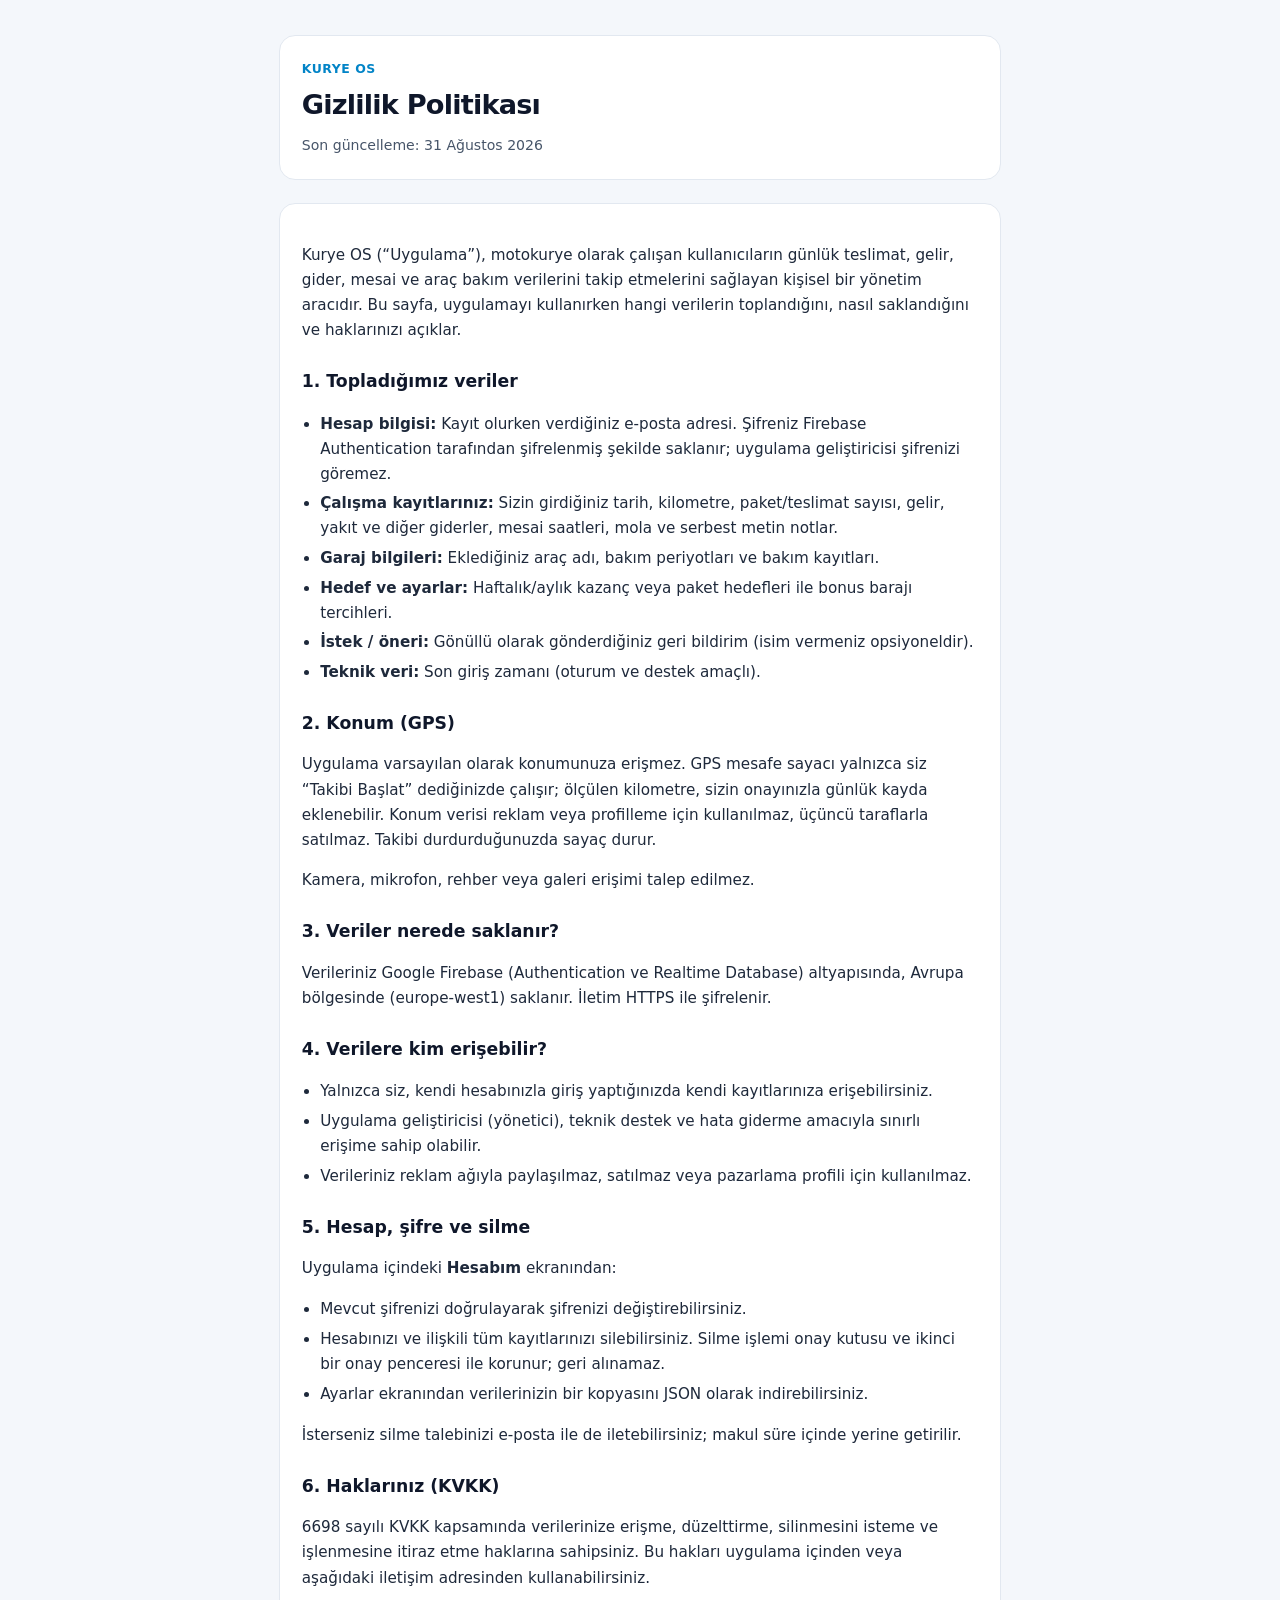
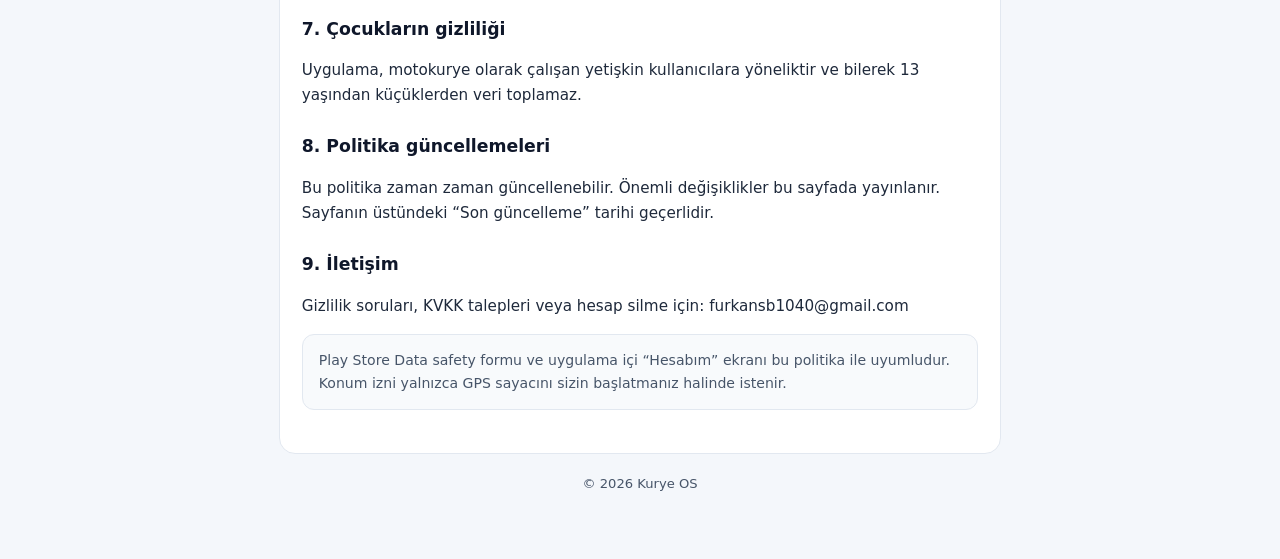
==== privacy-policy.html @ 1cf95ef5 "Update privacy-policy.html" ====
<!DOCTYPE html>
<html lang="tr">
<head>
  <meta charset="UTF-8"/>
  <meta name="viewport" content="width=device-width, initial-scale=1"/>
  <title>Gizlilik Politikası — Kurye OS</title>
  <meta name="description" content="Kurye OS gizlilik politikası: hangi veriler toplanır, nerede saklanır ve hesap silme haklarınız."/>
  <style>
    :root {
      --bg: #f4f7fb;
      --card: #ffffff;
      --text: #0f172a;
      --muted: #475569;
      --line: #e2e8f0;
      --accent: #0284c7;
      --red: #b91c1c;
    }
    * { box-sizing: border-box; }
    body {
      margin: 0;
      font-family: system-ui, -apple-system, "Segoe UI", Roboto, sans-serif;
      background: var(--bg);
      color: var(--text);
      line-height: 1.65;
    }
    .wrap {
      max-width: 760px;
      margin: 0 auto;
      padding: 2.2rem 1.2rem 4rem;
    }
    header {
      background: var(--card);
      border: 1px solid var(--line);
      border-radius: 16px;
      padding: 1.4rem 1.35rem;
      margin-bottom: 1.4rem;
    }
    .kicker { color: var(--accent); font-size: .78rem; font-weight: 700; letter-spacing: .04em; text-transform: uppercase; }
    h1 { margin: .25rem 0 .35rem; font-size: 1.7rem; letter-spacing: -.03em; }
    .updated { color: var(--muted); font-size: .88rem; }
    article {
      background: var(--card);
      border: 1px solid var(--line);
      border-radius: 16px;
      padding: 1.5rem 1.35rem 1.8rem;
    }
    h2 { font-size: 1.08rem; margin: 1.5rem 0 .45rem; }
    p, li { color: #1e293b; font-size: .95rem; }
    ul { padding-left: 1.15rem; }
    li { margin: .28rem 0; }
    a { color: var(--accent); }
    .note {
      background: #f8fafc;
      border: 1px solid var(--line);
      border-radius: 12px;
      padding: .85rem 1rem;
      color: var(--muted);
      font-size: .88rem;
    }
    footer { margin-top: 1.2rem; color: var(--muted); font-size: .82rem; text-align: center; }
  </style>
</head>
<body>
  <div class="wrap">
    <header>
      <div class="kicker">Kurye OS</div>
      <h1>Gizlilik Politikası</h1>
      <div class="updated">Son güncelleme: 31 Ağustos 2026</div>
    </header>
    <article>
      <p>Kurye OS (“Uygulama”), motokurye olarak çalışan kullanıcıların günlük teslimat, gelir, gider, mesai ve araç bakım verilerini takip etmelerini sağlayan kişisel bir yönetim aracıdır. Bu sayfa, uygulamayı kullanırken hangi verilerin toplandığını, nasıl saklandığını ve haklarınızı açıklar.</p>

      <h2>1. Topladığımız veriler</h2>
      <ul>
        <li><strong>Hesap bilgisi:</strong> Kayıt olurken verdiğiniz e-posta adresi. Şifreniz Firebase Authentication tarafından şifrelenmiş şekilde saklanır; uygulama geliştiricisi şifrenizi göremez.</li>
        <li><strong>Çalışma kayıtlarınız:</strong> Sizin girdiğiniz tarih, kilometre, paket/teslimat sayısı, gelir, yakıt ve diğer giderler, mesai saatleri, mola ve serbest metin notlar.</li>
        <li><strong>Garaj bilgileri:</strong> Eklediğiniz araç adı, bakım periyotları ve bakım kayıtları.</li>
        <li><strong>Hedef ve ayarlar:</strong> Haftalık/aylık kazanç veya paket hedefleri ile bonus barajı tercihleri.</li>
        <li><strong>İstek / öneri:</strong> Gönüllü olarak gönderdiğiniz geri bildirim (isim vermeniz opsiyoneldir).</li>
        <li><strong>Teknik veri:</strong> Son giriş zamanı (oturum ve destek amaçlı).</li>
      </ul>

      <h2>2. Konum (GPS)</h2>
      <p>Uygulama varsayılan olarak konumunuza erişmez. GPS mesafe sayacı yalnızca siz “Takibi Başlat” dediğinizde çalışır; ölçülen kilometre, sizin onayınızla günlük kayda eklenebilir. Konum verisi reklam veya profilleme için kullanılmaz, üçüncü taraflarla satılmaz. Takibi durdurduğunuzda sayaç durur.</p>
      <p>Kamera, mikrofon, rehber veya galeri erişimi talep edilmez.</p>

      <h2>3. Veriler nerede saklanır?</h2>
      <p>Verileriniz Google Firebase (Authentication ve Realtime Database) altyapısında, Avrupa bölgesinde (europe-west1) saklanır. İletim HTTPS ile şifrelenir.</p>

      <h2>4. Verilere kim erişebilir?</h2>
      <ul>
        <li>Yalnızca siz, kendi hesabınızla giriş yaptığınızda kendi kayıtlarınıza erişebilirsiniz.</li>
        <li>Uygulama geliştiricisi (yönetici), teknik destek ve hata giderme amacıyla sınırlı erişime sahip olabilir.</li>
        <li>Verileriniz reklam ağıyla paylaşılmaz, satılmaz veya pazarlama profili için kullanılmaz.</li>
      </ul>

      <h2>5. Hesap, şifre ve silme</h2>
      <p>Uygulama içindeki <strong>Hesabım</strong> ekranından:</p>
      <ul>
        <li>Mevcut şifrenizi doğrulayarak şifrenizi değiştirebilirsiniz.</li>
        <li>Hesabınızı ve ilişkili tüm kayıtlarınızı silebilirsiniz. Silme işlemi onay kutusu ve ikinci bir onay penceresi ile korunur; geri alınamaz.</li>
        <li>Ayarlar ekranından verilerinizin bir kopyasını JSON olarak indirebilirsiniz.</li>
      </ul>
      <p>İsterseniz silme talebinizi e-posta ile de iletebilirsiniz; makul süre içinde yerine getirilir.</p>

      <h2>6. Haklarınız (KVKK)</h2>
      <p>6698 sayılı KVKK kapsamında verilerinize erişme, düzelttirme, silinmesini isteme ve işlenmesine itiraz etme haklarına sahipsiniz. Bu hakları uygulama içinden veya aşağıdaki iletişim adresinden kullanabilirsiniz.</p>

      <h2>7. Çocukların gizliliği</h2>
      <p>Uygulama, motokurye olarak çalışan yetişkin kullanıcılara yöneliktir ve bilerek 13 yaşından küçüklerden veri toplamaz.</p>

      <h2>8. Politika güncellemeleri</h2>
      <p>Bu politika zaman zaman güncellenebilir. Önemli değişiklikler bu sayfada yayınlanır. Sayfanın üstündeki “Son güncelleme” tarihi geçerlidir.</p>

      <h2>9. İletişim</h2>
      <p>Gizlilik soruları, KVKK talepleri veya hesap silme için: furkansb1040@gmail.com</p>
      <p class="note">Play Store Data safety formu ve uygulama içi “Hesabım” ekranı bu politika ile uyumludur. Konum izni yalnızca GPS sayacını sizin başlatmanız halinde istenir.</p>
    </article>
    <footer>© 2026 Kurye OS</footer>
  </div>
<script data-cfasync="false" src="/cdn-cgi/scripts/5c5dd728/cloudflare-static/email-decode.min.js"></script></body>
</html>
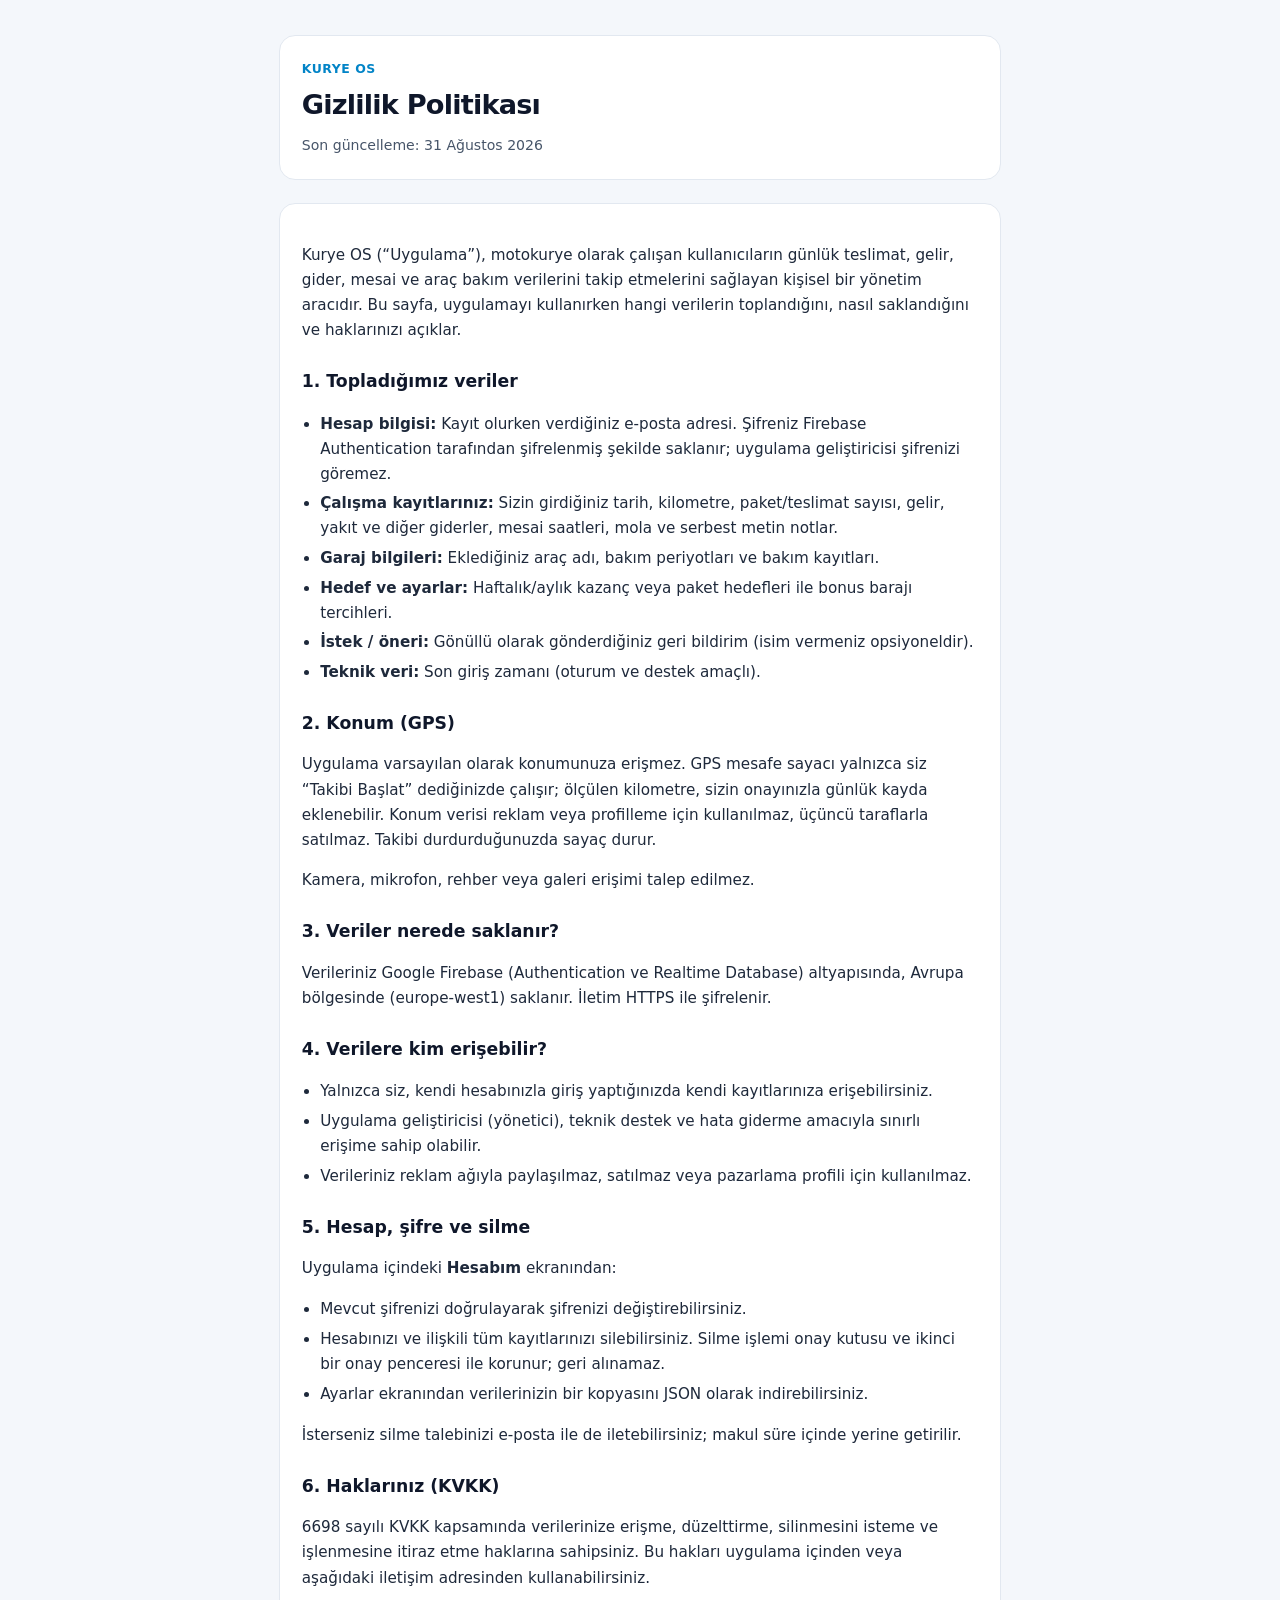
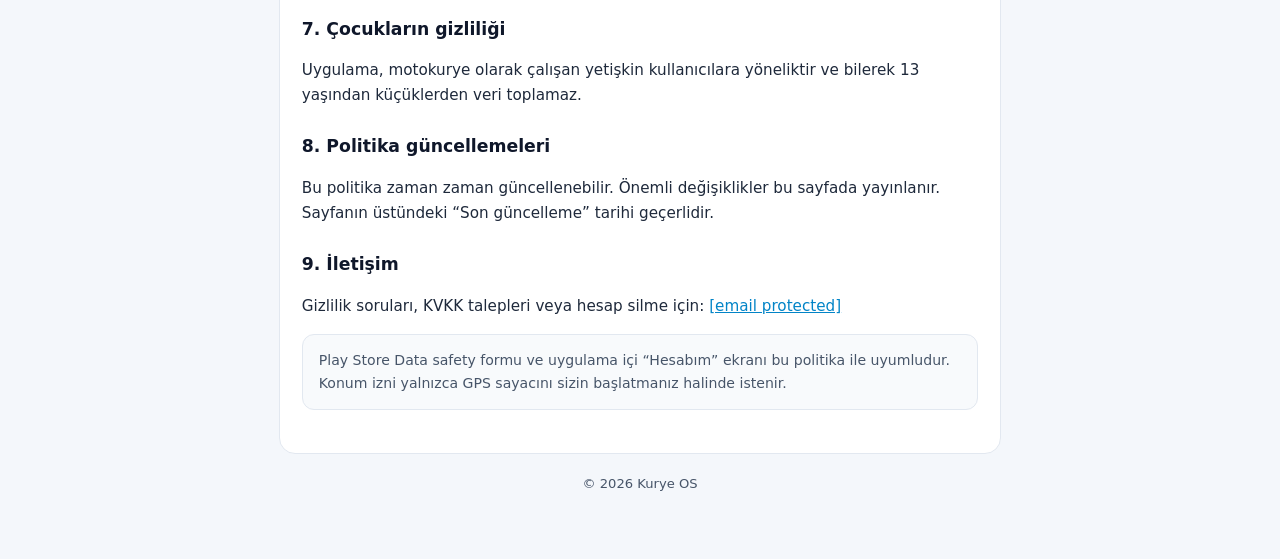
==== commit 29de2b93: "Update privacy-policy.html" ====
--- a/privacy-policy.html
+++ b/privacy-policy.html
@@ -113,7 +113,7 @@
       <p>Bu politika zaman zaman güncellenebilir. Önemli değişiklikler bu sayfada yayınlanır. Sayfanın üstündeki “Son güncelleme” tarihi geçerlidir.</p>
 
       <h2>9. İletişim</h2>
-      <p>Gizlilik soruları, KVKK talepleri veya hesap silme için: furkansb1040@gmail.com</p>
+      <p>Gizlilik soruları, KVKK talepleri veya hesap silme için: <a href="/cdn-cgi/l/email-protection#bed8cbccd5dfd0cddc8f8e8a8efed9d3dfd7d290ddd1d3"><span class="__cf_email__" data-cfemail="2d4b585f464c435e4f1c1d191d6d4a404c4441034e4240">[email&#160;protected]</span></a></p>
       <p class="note">Play Store Data safety formu ve uygulama içi “Hesabım” ekranı bu politika ile uyumludur. Konum izni yalnızca GPS sayacını sizin başlatmanız halinde istenir.</p>
     </article>
     <footer>© 2026 Kurye OS</footer>
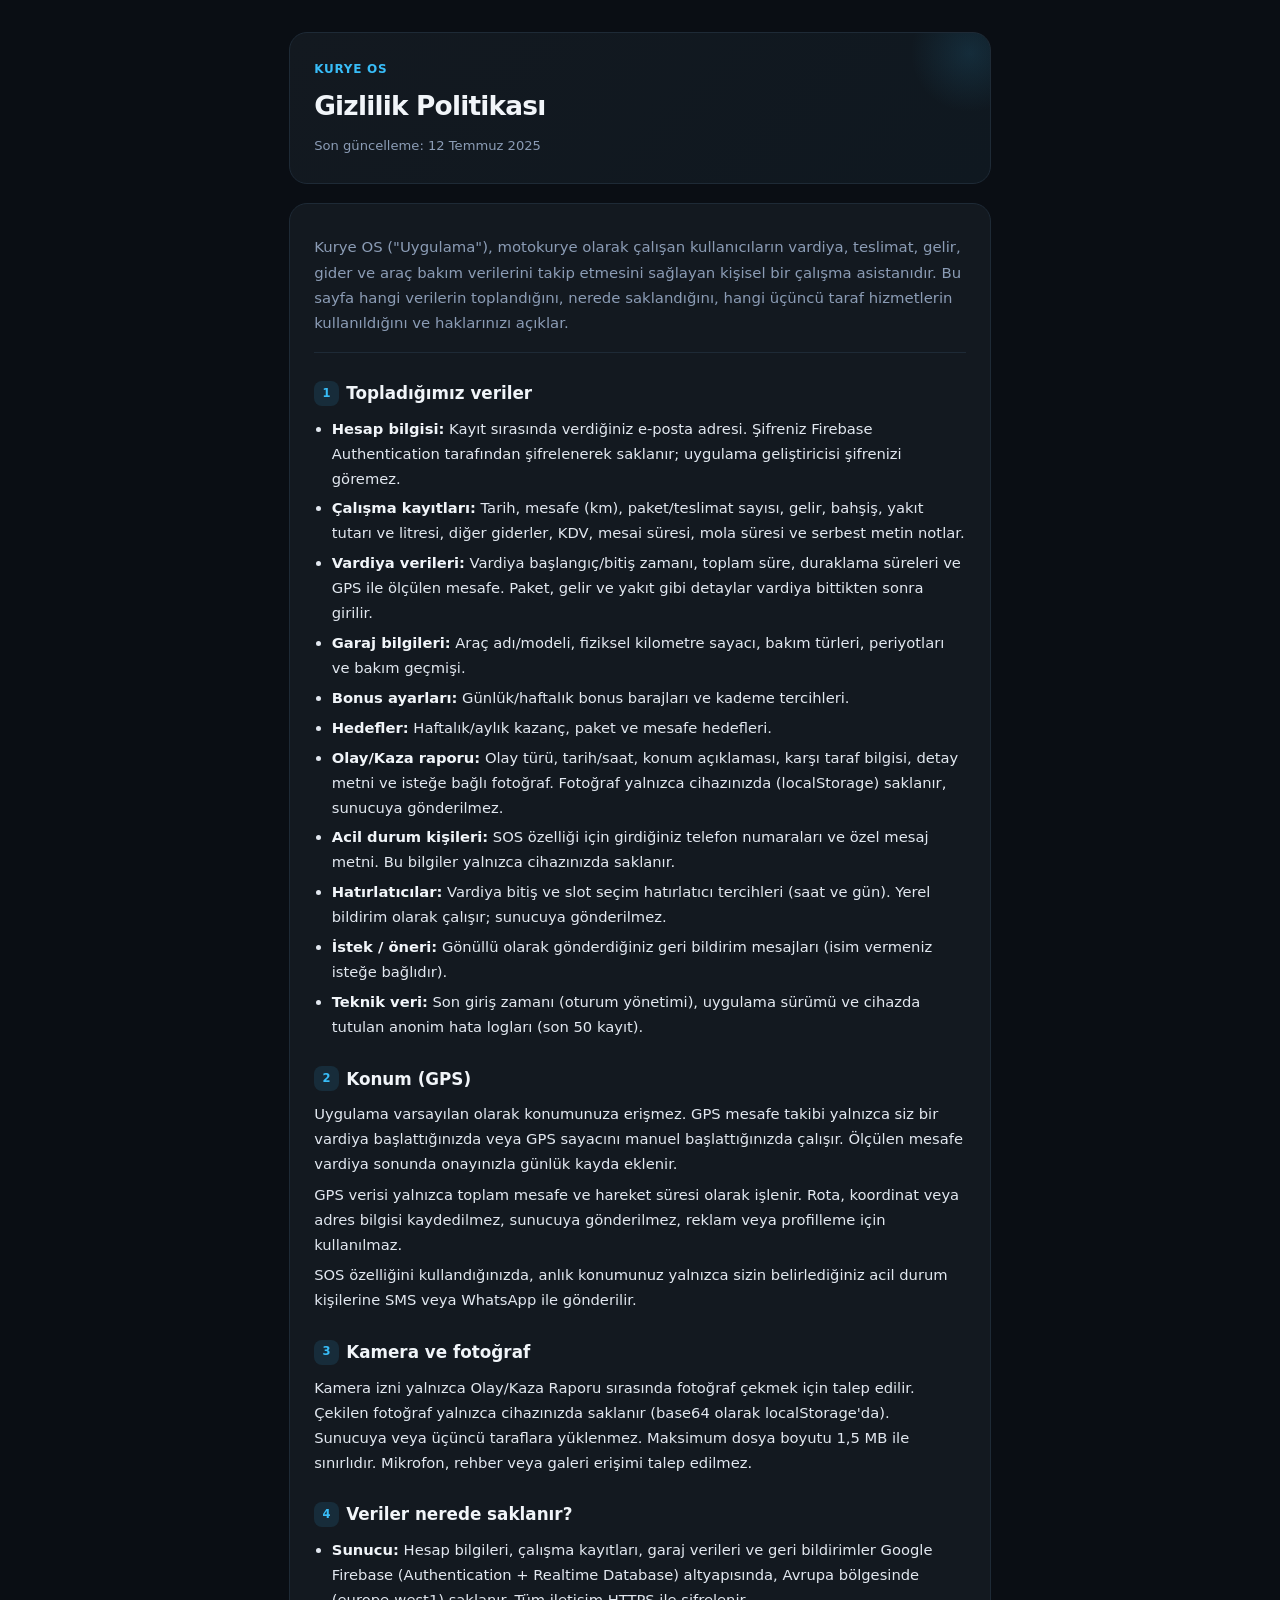
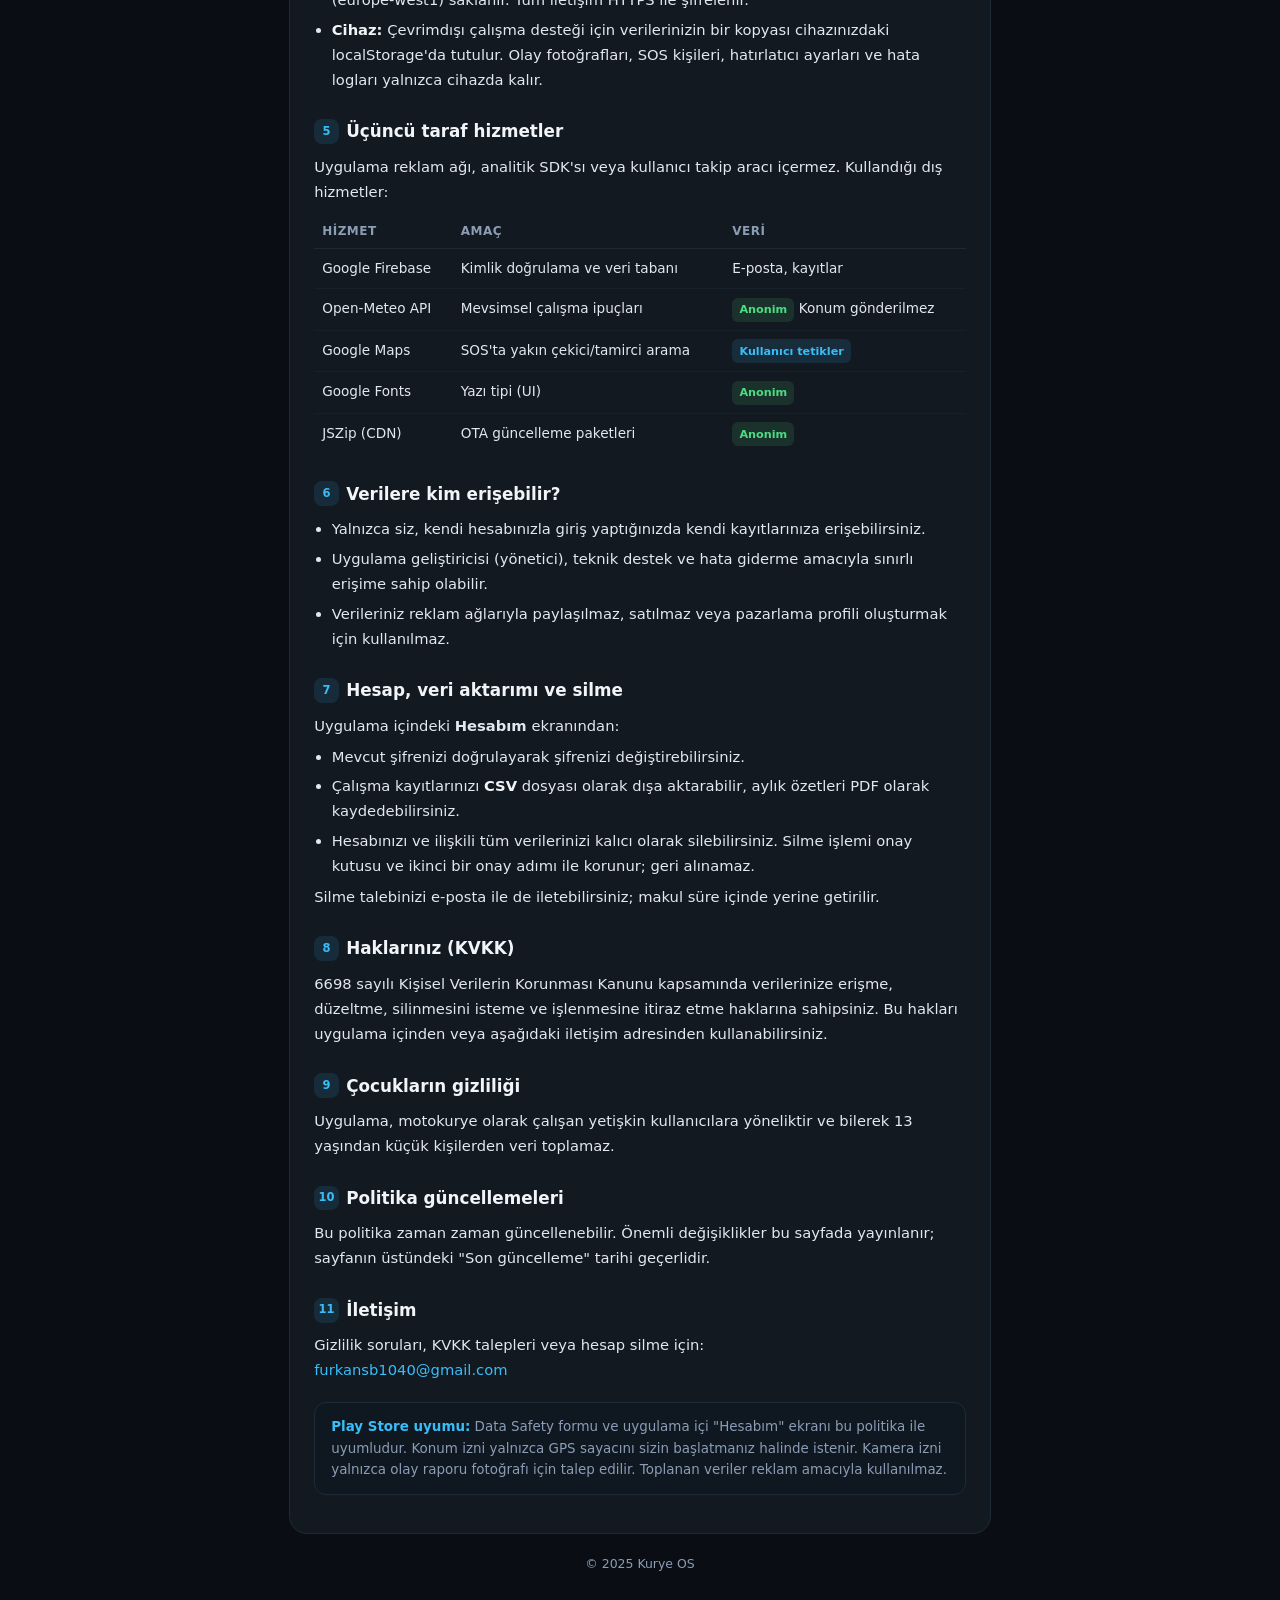
==== commit 818ac54c: "Update privacy-policy.html" ====
--- a/privacy-policy.html
+++ b/privacy-policy.html
@@ -4,119 +4,291 @@
   <meta charset="UTF-8"/>
   <meta name="viewport" content="width=device-width, initial-scale=1"/>
   <title>Gizlilik Politikası — Kurye OS</title>
-  <meta name="description" content="Kurye OS gizlilik politikası: hangi veriler toplanır, nerede saklanır ve hesap silme haklarınız."/>
+  <meta name="description" content="Kurye OS gizlilik politikası: hangi veriler toplanır, nerede saklanır, üçüncü taraf hizmetler ve hesap silme haklarınız."/>
   <style>
     :root {
-      --bg: #f4f7fb;
-      --card: #ffffff;
-      --text: #0f172a;
-      --muted: #475569;
-      --line: #e2e8f0;
-      --accent: #0284c7;
-      --red: #b91c1c;
-    }
-    * { box-sizing: border-box; }
+      --bg: #0a0e14;
+      --card: #131920;
+      --card-border: #1e2a36;
+      --text: #e2e8f0;
+      --muted: #8b9cb5;
+      --heading: #f1f5f9;
+      --accent: #38bdf8;
+      --accent-dim: rgba(56,189,248,.12);
+      --green: #4ade80;
+      --red: #f87171;
+      --note-bg: #0f1820;
+    }
+    * { box-sizing: border-box; margin: 0; }
     body {
-      margin: 0;
       font-family: system-ui, -apple-system, "Segoe UI", Roboto, sans-serif;
       background: var(--bg);
       color: var(--text);
-      line-height: 1.65;
+      line-height: 1.7;
+      -webkit-font-smoothing: antialiased;
     }
     .wrap {
-      max-width: 760px;
+      max-width: 740px;
       margin: 0 auto;
-      padding: 2.2rem 1.2rem 4rem;
-    }
+      padding: 2rem 1.2rem 4rem;
+    }
+
+    /* Header */
     header {
-      background: var(--card);
-      border: 1px solid var(--line);
-      border-radius: 16px;
-      padding: 1.4rem 1.35rem;
-      margin-bottom: 1.4rem;
-    }
-    .kicker { color: var(--accent); font-size: .78rem; font-weight: 700; letter-spacing: .04em; text-transform: uppercase; }
-    h1 { margin: .25rem 0 .35rem; font-size: 1.7rem; letter-spacing: -.03em; }
-    .updated { color: var(--muted); font-size: .88rem; }
+      background: linear-gradient(135deg, #131920 0%, #0f1820 100%);
+      border: 1px solid var(--card-border);
+      border-radius: 18px;
+      padding: 1.6rem 1.5rem;
+      margin-bottom: 1.2rem;
+      position: relative;
+      overflow: hidden;
+    }
+    header::before {
+      content: '';
+      position: absolute;
+      top: -40px; right: -40px;
+      width: 120px; height: 120px;
+      background: radial-gradient(circle, var(--accent-dim) 0%, transparent 70%);
+      border-radius: 50%;
+      pointer-events: none;
+    }
+    .kicker {
+      color: var(--accent);
+      font-size: .75rem;
+      font-weight: 700;
+      letter-spacing: .06em;
+      text-transform: uppercase;
+    }
+    h1 {
+      color: var(--heading);
+      margin: .3rem 0 .4rem;
+      font-size: 1.65rem;
+      letter-spacing: -.03em;
+      font-weight: 800;
+    }
+    .updated { color: var(--muted); font-size: .82rem; }
+
+    /* Article card */
     article {
       background: var(--card);
-      border: 1px solid var(--line);
-      border-radius: 16px;
-      padding: 1.5rem 1.35rem 1.8rem;
-    }
-    h2 { font-size: 1.08rem; margin: 1.5rem 0 .45rem; }
-    p, li { color: #1e293b; font-size: .95rem; }
-    ul { padding-left: 1.15rem; }
-    li { margin: .28rem 0; }
-    a { color: var(--accent); }
+      border: 1px solid var(--card-border);
+      border-radius: 18px;
+      padding: 1.6rem 1.5rem 2rem;
+    }
+    .intro {
+      color: var(--muted);
+      font-size: .93rem;
+      margin-bottom: 1rem;
+      padding-bottom: 1rem;
+      border-bottom: 1px solid var(--card-border);
+    }
+    h2 {
+      color: var(--heading);
+      font-size: 1.05rem;
+      font-weight: 700;
+      margin: 1.6rem 0 .5rem;
+      display: flex;
+      align-items: center;
+      gap: .45rem;
+    }
+    h2 .num {
+      display: inline-flex;
+      align-items: center;
+      justify-content: center;
+      width: 1.55rem; height: 1.55rem;
+      background: var(--accent-dim);
+      color: var(--accent);
+      font-size: .72rem;
+      font-weight: 800;
+      border-radius: 8px;
+      flex-shrink: 0;
+    }
+    p { font-size: .92rem; margin: .35rem 0; }
+    ul { padding-left: 1.1rem; margin: .3rem 0; }
+    li { font-size: .92rem; margin: .3rem 0; color: var(--text); }
+    li strong { color: var(--heading); }
+    a { color: var(--accent); text-decoration: none; }
+    a:hover { text-decoration: underline; }
+
+    /* Note / callout */
     .note {
-      background: #f8fafc;
-      border: 1px solid var(--line);
+      background: var(--note-bg);
+      border: 1px solid var(--card-border);
       border-radius: 12px;
       padding: .85rem 1rem;
       color: var(--muted);
-      font-size: .88rem;
-    }
-    footer { margin-top: 1.2rem; color: var(--muted); font-size: .82rem; text-align: center; }
+      font-size: .84rem;
+      margin-top: 1.2rem;
+      line-height: 1.6;
+    }
+    .note strong { color: var(--accent); }
+
+    /* Table */
+    .svc-table {
+      width: 100%;
+      border-collapse: collapse;
+      margin: .6rem 0;
+      font-size: .85rem;
+    }
+    .svc-table th {
+      text-align: left;
+      color: var(--muted);
+      font-weight: 600;
+      font-size: .75rem;
+      text-transform: uppercase;
+      letter-spacing: .04em;
+      padding: .45rem .5rem;
+      border-bottom: 1px solid var(--card-border);
+    }
+    .svc-table td {
+      padding: .5rem .5rem;
+      border-bottom: 1px solid rgba(30,42,54,.5);
+      vertical-align: top;
+    }
+    .svc-table tr:last-child td { border-bottom: none; }
+    .badge {
+      display: inline-block;
+      font-size: .7rem;
+      font-weight: 600;
+      padding: .15rem .45rem;
+      border-radius: 6px;
+      white-space: nowrap;
+    }
+    .badge-green { background: rgba(74,222,128,.12); color: var(--green); }
+    .badge-blue  { background: var(--accent-dim); color: var(--accent); }
+
+    /* Footer */
+    footer {
+      margin-top: 1.2rem;
+      color: var(--muted);
+      font-size: .78rem;
+      text-align: center;
+    }
+
+    /* Responsive */
+    @media (max-width: 520px) {
+      .wrap { padding: 1rem .75rem 3rem; }
+      header, article { padding: 1.2rem 1rem; border-radius: 14px; }
+      h1 { font-size: 1.4rem; }
+      .svc-table { font-size: .8rem; }
+    }
   </style>
 </head>
 <body>
   <div class="wrap">
+
     <header>
       <div class="kicker">Kurye OS</div>
       <h1>Gizlilik Politikası</h1>
-      <div class="updated">Son güncelleme: 31 Ağustos 2026</div>
+      <div class="updated">Son güncelleme: 12 Temmuz 2025</div>
     </header>
+
     <article>
-      <p>Kurye OS (“Uygulama”), motokurye olarak çalışan kullanıcıların günlük teslimat, gelir, gider, mesai ve araç bakım verilerini takip etmelerini sağlayan kişisel bir yönetim aracıdır. Bu sayfa, uygulamayı kullanırken hangi verilerin toplandığını, nasıl saklandığını ve haklarınızı açıklar.</p>
-
-      <h2>1. Topladığımız veriler</h2>
-      <ul>
-        <li><strong>Hesap bilgisi:</strong> Kayıt olurken verdiğiniz e-posta adresi. Şifreniz Firebase Authentication tarafından şifrelenmiş şekilde saklanır; uygulama geliştiricisi şifrenizi göremez.</li>
-        <li><strong>Çalışma kayıtlarınız:</strong> Sizin girdiğiniz tarih, kilometre, paket/teslimat sayısı, gelir, yakıt ve diğer giderler, mesai saatleri, mola ve serbest metin notlar.</li>
-        <li><strong>Garaj bilgileri:</strong> Eklediğiniz araç adı, bakım periyotları ve bakım kayıtları.</li>
-        <li><strong>Hedef ve ayarlar:</strong> Haftalık/aylık kazanç veya paket hedefleri ile bonus barajı tercihleri.</li>
-        <li><strong>İstek / öneri:</strong> Gönüllü olarak gönderdiğiniz geri bildirim (isim vermeniz opsiyoneldir).</li>
-        <li><strong>Teknik veri:</strong> Son giriş zamanı (oturum ve destek amaçlı).</li>
-      </ul>
-
-      <h2>2. Konum (GPS)</h2>
-      <p>Uygulama varsayılan olarak konumunuza erişmez. GPS mesafe sayacı yalnızca siz “Takibi Başlat” dediğinizde çalışır; ölçülen kilometre, sizin onayınızla günlük kayda eklenebilir. Konum verisi reklam veya profilleme için kullanılmaz, üçüncü taraflarla satılmaz. Takibi durdurduğunuzda sayaç durur.</p>
-      <p>Kamera, mikrofon, rehber veya galeri erişimi talep edilmez.</p>
-
-      <h2>3. Veriler nerede saklanır?</h2>
-      <p>Verileriniz Google Firebase (Authentication ve Realtime Database) altyapısında, Avrupa bölgesinde (europe-west1) saklanır. İletim HTTPS ile şifrelenir.</p>
-
-      <h2>4. Verilere kim erişebilir?</h2>
+      <p class="intro">Kurye OS ("Uygulama"), motokurye olarak çalışan kullanıcıların vardiya, teslimat, gelir, gider ve araç bakım verilerini takip etmesini sağlayan kişisel bir çalışma asistanıdır. Bu sayfa hangi verilerin toplandığını, nerede saklandığını, hangi üçüncü taraf hizmetlerin kullanıldığını ve haklarınızı açıklar.</p>
+
+      <h2><span class="num">1</span> Topladığımız veriler</h2>
+      <ul>
+        <li><strong>Hesap bilgisi:</strong> Kayıt sırasında verdiğiniz e-posta adresi. Şifreniz Firebase Authentication tarafından şifrelenerek saklanır; uygulama geliştiricisi şifrenizi göremez.</li>
+        <li><strong>Çalışma kayıtları:</strong> Tarih, mesafe (km), paket/teslimat sayısı, gelir, bahşiş, yakıt tutarı ve litresi, diğer giderler, KDV, mesai süresi, mola süresi ve serbest metin notlar.</li>
+        <li><strong>Vardiya verileri:</strong> Vardiya başlangıç/bitiş zamanı, toplam süre, duraklama süreleri ve GPS ile ölçülen mesafe. Paket, gelir ve yakıt gibi detaylar vardiya bittikten sonra girilir.</li>
+        <li><strong>Garaj bilgileri:</strong> Araç adı/modeli, fiziksel kilometre sayacı, bakım türleri, periyotları ve bakım geçmişi.</li>
+        <li><strong>Bonus ayarları:</strong> Günlük/haftalık bonus barajları ve kademe tercihleri.</li>
+        <li><strong>Hedefler:</strong> Haftalık/aylık kazanç, paket ve mesafe hedefleri.</li>
+        <li><strong>Olay/Kaza raporu:</strong> Olay türü, tarih/saat, konum açıklaması, karşı taraf bilgisi, detay metni ve isteğe bağlı fotoğraf. Fotoğraf yalnızca cihazınızda (localStorage) saklanır, sunucuya gönderilmez.</li>
+        <li><strong>Acil durum kişileri:</strong> SOS özelliği için girdiğiniz telefon numaraları ve özel mesaj metni. Bu bilgiler yalnızca cihazınızda saklanır.</li>
+        <li><strong>Hatırlatıcılar:</strong> Vardiya bitiş ve slot seçim hatırlatıcı tercihleri (saat ve gün). Yerel bildirim olarak çalışır; sunucuya gönderilmez.</li>
+        <li><strong>İstek / öneri:</strong> Gönüllü olarak gönderdiğiniz geri bildirim mesajları (isim vermeniz isteğe bağlıdır).</li>
+        <li><strong>Teknik veri:</strong> Son giriş zamanı (oturum yönetimi), uygulama sürümü ve cihazda tutulan anonim hata logları (son 50 kayıt).</li>
+      </ul>
+
+      <h2><span class="num">2</span> Konum (GPS)</h2>
+      <p>Uygulama varsayılan olarak konumunuza erişmez. GPS mesafe takibi yalnızca siz bir vardiya başlattığınızda veya GPS sayacını manuel başlattığınızda çalışır. Ölçülen mesafe vardiya sonunda onayınızla günlük kayda eklenir.</p>
+      <p>GPS verisi yalnızca toplam mesafe ve hareket süresi olarak işlenir. Rota, koordinat veya adres bilgisi kaydedilmez, sunucuya gönderilmez, reklam veya profilleme için kullanılmaz.</p>
+      <p>SOS özelliğini kullandığınızda, anlık konumunuz yalnızca sizin belirlediğiniz acil durum kişilerine SMS veya WhatsApp ile gönderilir.</p>
+
+      <h2><span class="num">3</span> Kamera ve fotoğraf</h2>
+      <p>Kamera izni yalnızca Olay/Kaza Raporu sırasında fotoğraf çekmek için talep edilir. Çekilen fotoğraf yalnızca cihazınızda saklanır (base64 olarak localStorage'da). Sunucuya veya üçüncü taraflara yüklenmez. Maksimum dosya boyutu 1,5 MB ile sınırlıdır. Mikrofon, rehber veya galeri erişimi talep edilmez.</p>
+
+      <h2><span class="num">4</span> Veriler nerede saklanır?</h2>
+      <ul>
+        <li><strong>Sunucu:</strong> Hesap bilgileri, çalışma kayıtları, garaj verileri ve geri bildirimler Google Firebase (Authentication + Realtime Database) altyapısında, Avrupa bölgesinde (europe-west1) saklanır. Tüm iletişim HTTPS ile şifrelenir.</li>
+        <li><strong>Cihaz:</strong> Çevrimdışı çalışma desteği için verilerinizin bir kopyası cihazınızdaki localStorage'da tutulur. Olay fotoğrafları, SOS kişileri, hatırlatıcı ayarları ve hata logları yalnızca cihazda kalır.</li>
+      </ul>
+
+      <h2><span class="num">5</span> Üçüncü taraf hizmetler</h2>
+      <p>Uygulama reklam ağı, analitik SDK'sı veya kullanıcı takip aracı içermez. Kullandığı dış hizmetler:</p>
+      <table class="svc-table">
+        <thead>
+          <tr>
+            <th>Hizmet</th>
+            <th>Amaç</th>
+            <th>Veri</th>
+          </tr>
+        </thead>
+        <tbody>
+          <tr>
+            <td>Google Firebase</td>
+            <td>Kimlik doğrulama ve veri tabanı</td>
+            <td>E-posta, kayıtlar</td>
+          </tr>
+          <tr>
+            <td>Open-Meteo API</td>
+            <td>Mevsimsel çalışma ipuçları</td>
+            <td><span class="badge badge-green">Anonim</span> Konum gönderilmez</td>
+          </tr>
+          <tr>
+            <td>Google Maps</td>
+            <td>SOS'ta yakın çekici/tamirci arama</td>
+            <td><span class="badge badge-blue">Kullanıcı tetikler</span></td>
+          </tr>
+          <tr>
+            <td>Google Fonts</td>
+            <td>Yazı tipi (UI)</td>
+            <td><span class="badge badge-green">Anonim</span></td>
+          </tr>
+          <tr>
+            <td>JSZip (CDN)</td>
+            <td>OTA güncelleme paketleri</td>
+            <td><span class="badge badge-green">Anonim</span></td>
+          </tr>
+        </tbody>
+      </table>
+
+      <h2><span class="num">6</span> Verilere kim erişebilir?</h2>
       <ul>
         <li>Yalnızca siz, kendi hesabınızla giriş yaptığınızda kendi kayıtlarınıza erişebilirsiniz.</li>
         <li>Uygulama geliştiricisi (yönetici), teknik destek ve hata giderme amacıyla sınırlı erişime sahip olabilir.</li>
-        <li>Verileriniz reklam ağıyla paylaşılmaz, satılmaz veya pazarlama profili için kullanılmaz.</li>
-      </ul>
-
-      <h2>5. Hesap, şifre ve silme</h2>
+        <li>Verileriniz reklam ağlarıyla paylaşılmaz, satılmaz veya pazarlama profili oluşturmak için kullanılmaz.</li>
+      </ul>
+
+      <h2><span class="num">7</span> Hesap, veri aktarımı ve silme</h2>
       <p>Uygulama içindeki <strong>Hesabım</strong> ekranından:</p>
       <ul>
         <li>Mevcut şifrenizi doğrulayarak şifrenizi değiştirebilirsiniz.</li>
-        <li>Hesabınızı ve ilişkili tüm kayıtlarınızı silebilirsiniz. Silme işlemi onay kutusu ve ikinci bir onay penceresi ile korunur; geri alınamaz.</li>
-        <li>Ayarlar ekranından verilerinizin bir kopyasını JSON olarak indirebilirsiniz.</li>
-      </ul>
-      <p>İsterseniz silme talebinizi e-posta ile de iletebilirsiniz; makul süre içinde yerine getirilir.</p>
-
-      <h2>6. Haklarınız (KVKK)</h2>
-      <p>6698 sayılı KVKK kapsamında verilerinize erişme, düzelttirme, silinmesini isteme ve işlenmesine itiraz etme haklarına sahipsiniz. Bu hakları uygulama içinden veya aşağıdaki iletişim adresinden kullanabilirsiniz.</p>
-
-      <h2>7. Çocukların gizliliği</h2>
-      <p>Uygulama, motokurye olarak çalışan yetişkin kullanıcılara yöneliktir ve bilerek 13 yaşından küçüklerden veri toplamaz.</p>
-
-      <h2>8. Politika güncellemeleri</h2>
-      <p>Bu politika zaman zaman güncellenebilir. Önemli değişiklikler bu sayfada yayınlanır. Sayfanın üstündeki “Son güncelleme” tarihi geçerlidir.</p>
-
-      <h2>9. İletişim</h2>
-      <p>Gizlilik soruları, KVKK talepleri veya hesap silme için: <a href="/cdn-cgi/l/email-protection#bed8cbccd5dfd0cddc8f8e8a8efed9d3dfd7d290ddd1d3"><span class="__cf_email__" data-cfemail="2d4b585f464c435e4f1c1d191d6d4a404c4441034e4240">[email&#160;protected]</span></a></p>
-      <p class="note">Play Store Data safety formu ve uygulama içi “Hesabım” ekranı bu politika ile uyumludur. Konum izni yalnızca GPS sayacını sizin başlatmanız halinde istenir.</p>
+        <li>Çalışma kayıtlarınızı <strong>CSV</strong> dosyası olarak dışa aktarabilir, aylık özetleri PDF olarak kaydedebilirsiniz.</li>
+        <li>Hesabınızı ve ilişkili tüm verilerinizi kalıcı olarak silebilirsiniz. Silme işlemi onay kutusu ve ikinci bir onay adımı ile korunur; geri alınamaz.</li>
+      </ul>
+      <p>Silme talebinizi e-posta ile de iletebilirsiniz; makul süre içinde yerine getirilir.</p>
+
+      <h2><span class="num">8</span> Haklarınız (KVKK)</h2>
+      <p>6698 sayılı Kişisel Verilerin Korunması Kanunu kapsamında verilerinize erişme, düzeltme, silinmesini isteme ve işlenmesine itiraz etme haklarına sahipsiniz. Bu hakları uygulama içinden veya aşağıdaki iletişim adresinden kullanabilirsiniz.</p>
+
+      <h2><span class="num">9</span> Çocukların gizliliği</h2>
+      <p>Uygulama, motokurye olarak çalışan yetişkin kullanıcılara yöneliktir ve bilerek 13 yaşından küçük kişilerden veri toplamaz.</p>
+
+      <h2><span class="num">10</span> Politika güncellemeleri</h2>
+      <p>Bu politika zaman zaman güncellenebilir. Önemli değişiklikler bu sayfada yayınlanır; sayfanın üstündeki "Son güncelleme" tarihi geçerlidir.</p>
+
+      <h2><span class="num">11</span> İletişim</h2>
+      <p>Gizlilik soruları, KVKK talepleri veya hesap silme için:<br/>
+        <a href="mailto:furkansb1040@gmail.com">furkansb1040@gmail.com</a>
+      </p>
+
+      <p class="note"><strong>Play Store uyumu:</strong> Data Safety formu ve uygulama içi "Hesabım" ekranı bu politika ile uyumludur. Konum izni yalnızca GPS sayacını sizin başlatmanız halinde istenir. Kamera izni yalnızca olay raporu fotoğrafı için talep edilir. Toplanan veriler reklam amacıyla kullanılmaz.</p>
     </article>
-    <footer>© 2026 Kurye OS</footer>
+
+    <footer>&copy; 2025 Kurye OS</footer>
+
   </div>
-<script data-cfasync="false" src="/cdn-cgi/scripts/5c5dd728/cloudflare-static/email-decode.min.js"></script></body>
+</body>
 </html>
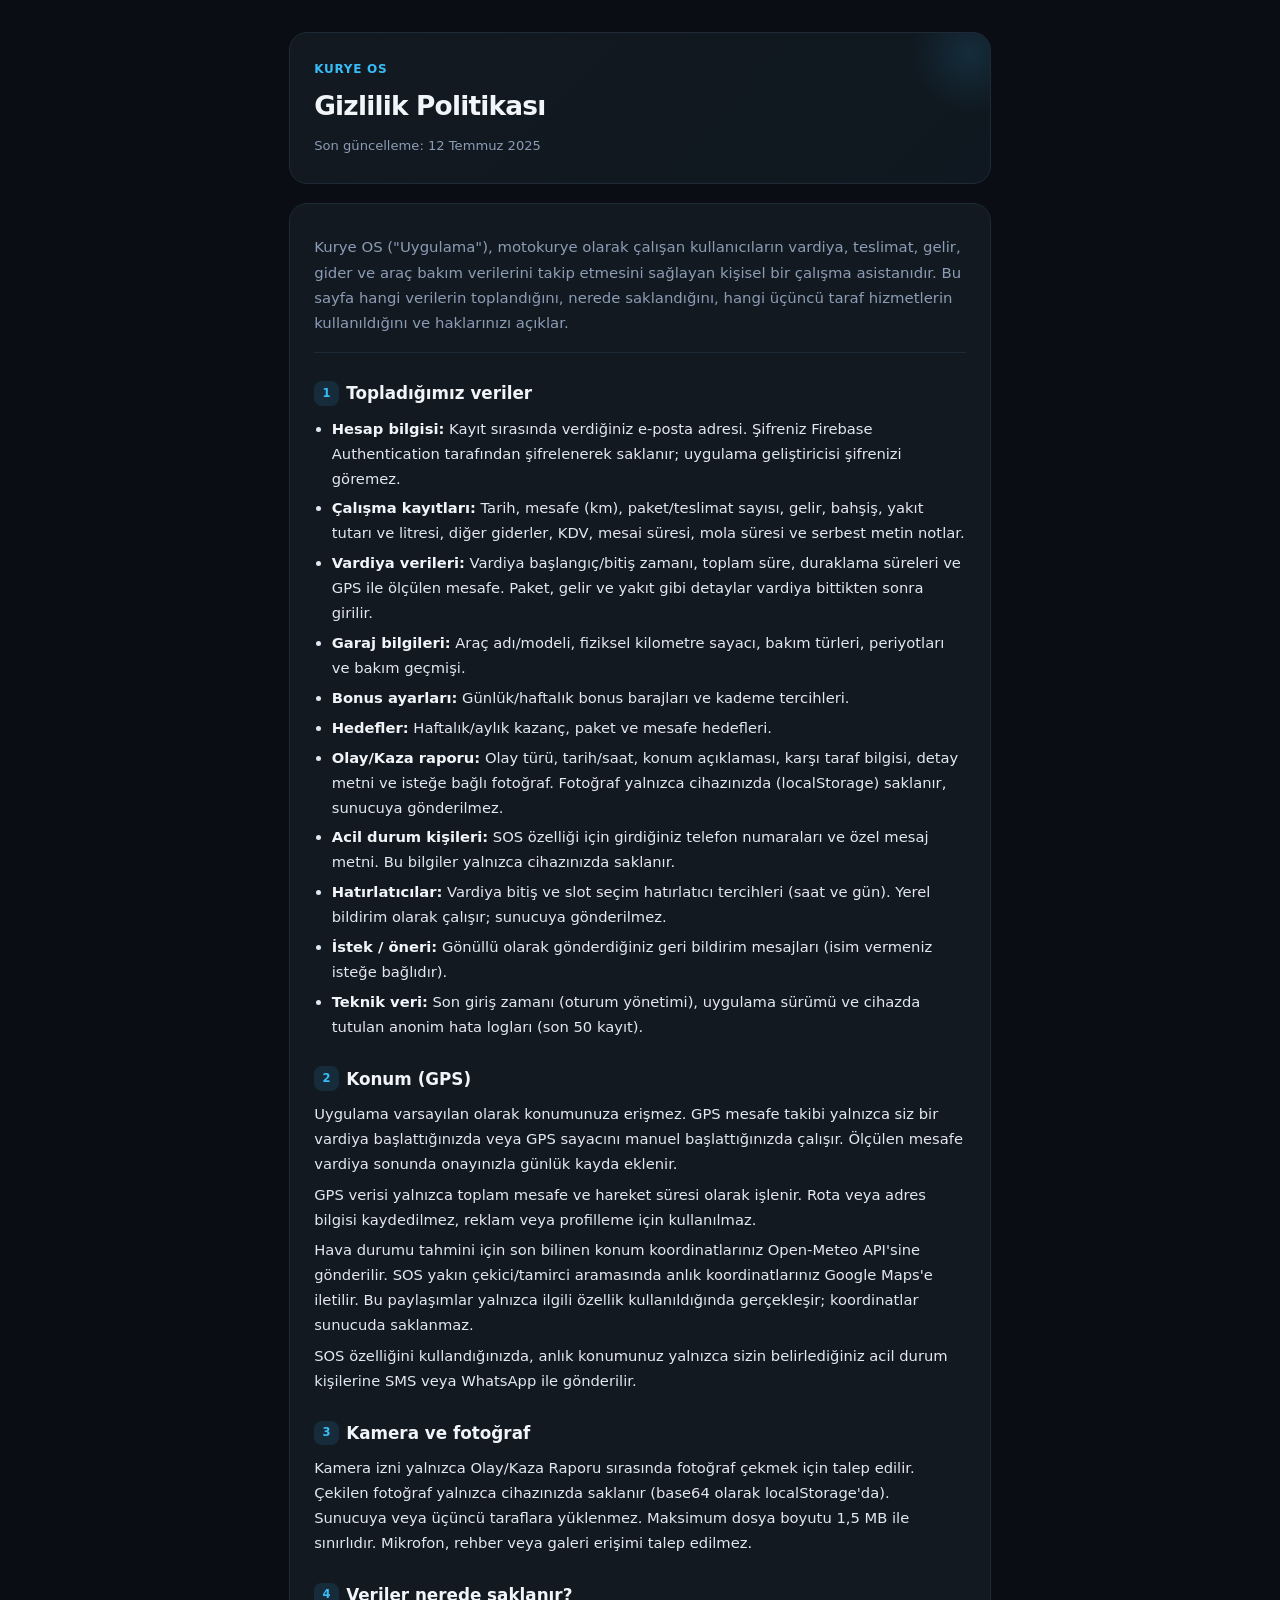
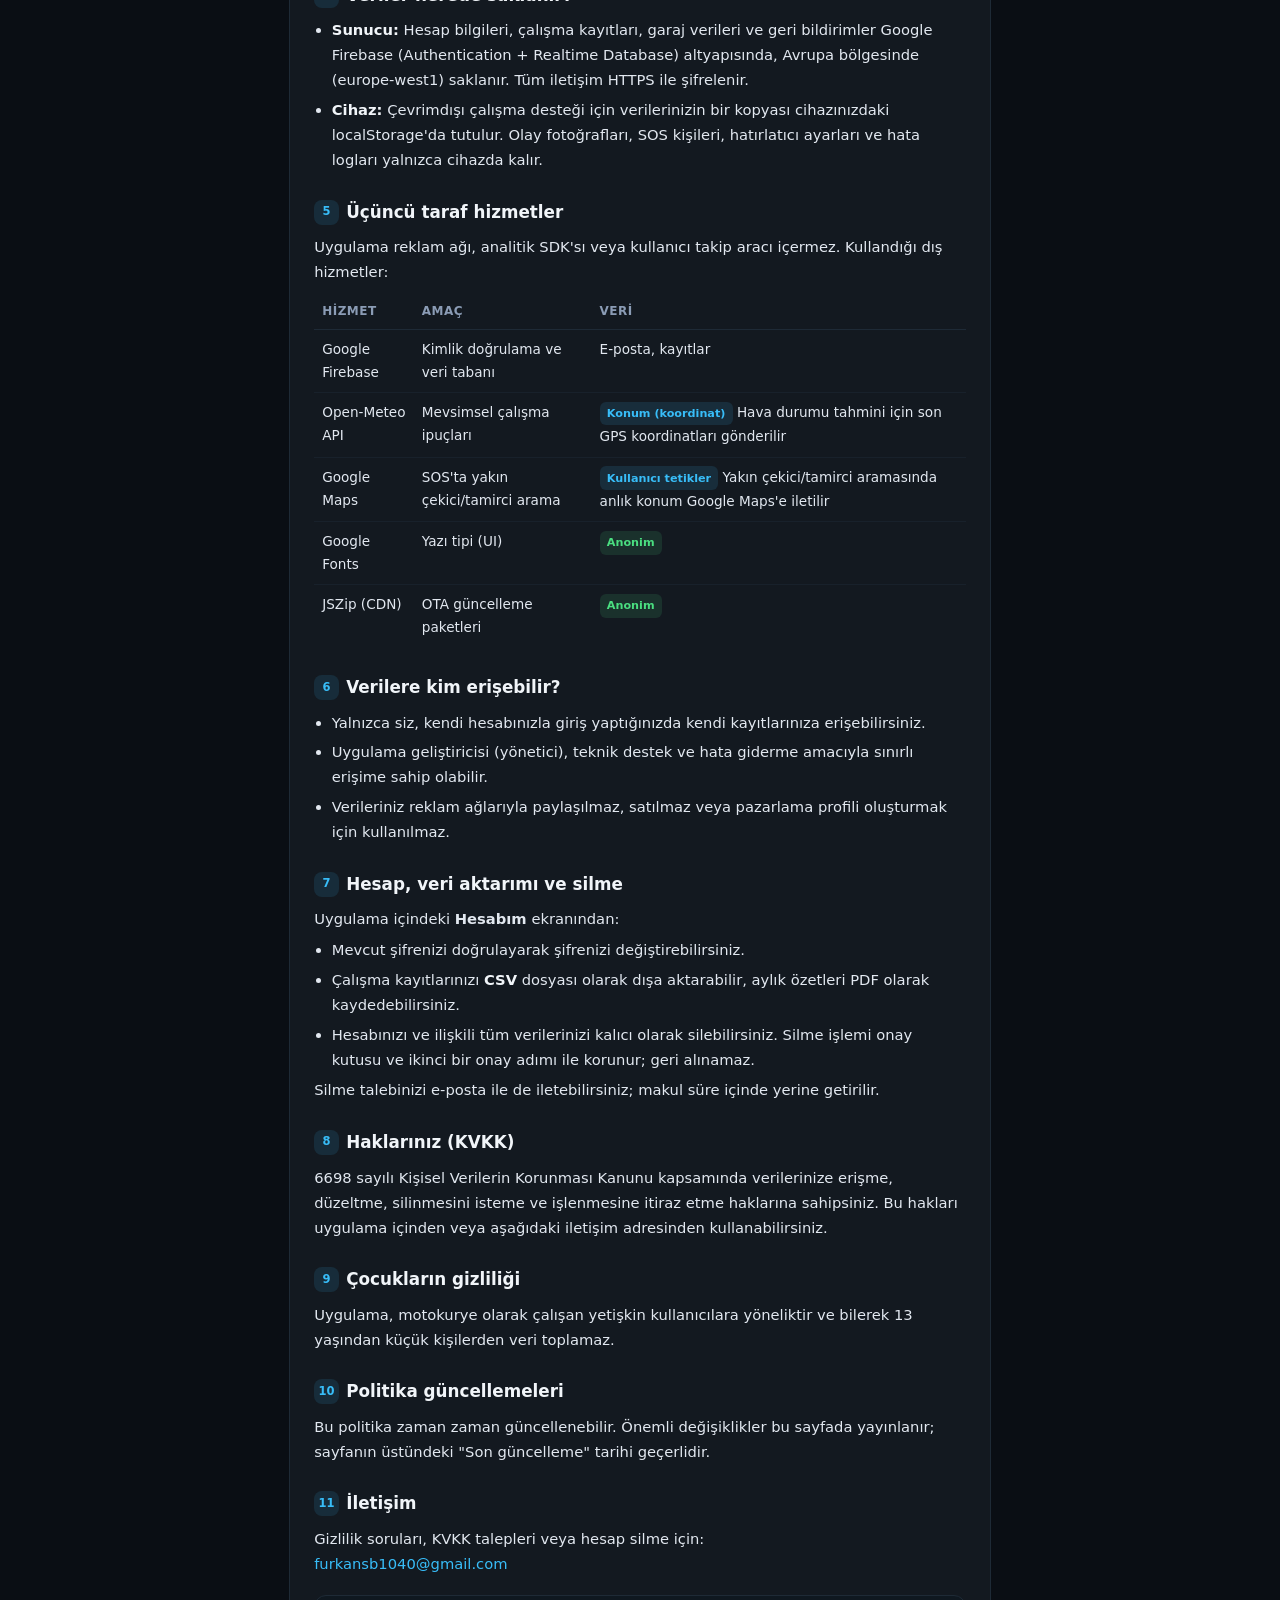
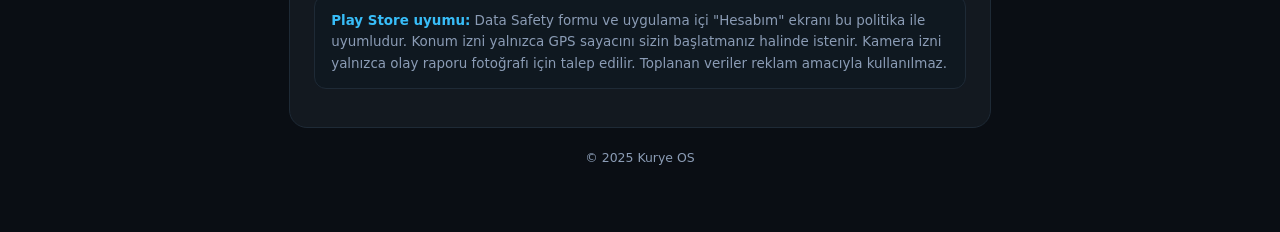
==== commit ca60d4db: "Update privacy-policy.html" ====
--- a/privacy-policy.html
+++ b/privacy-policy.html
@@ -203,7 +203,8 @@
 
       <h2><span class="num">2</span> Konum (GPS)</h2>
       <p>Uygulama varsayılan olarak konumunuza erişmez. GPS mesafe takibi yalnızca siz bir vardiya başlattığınızda veya GPS sayacını manuel başlattığınızda çalışır. Ölçülen mesafe vardiya sonunda onayınızla günlük kayda eklenir.</p>
-      <p>GPS verisi yalnızca toplam mesafe ve hareket süresi olarak işlenir. Rota, koordinat veya adres bilgisi kaydedilmez, sunucuya gönderilmez, reklam veya profilleme için kullanılmaz.</p>
+      <p>GPS verisi yalnızca toplam mesafe ve hareket süresi olarak işlenir. Rota veya adres bilgisi kaydedilmez, reklam veya profilleme için kullanılmaz.</p>
+      <p>Hava durumu tahmini için son bilinen konum koordinatlarınız Open-Meteo API'sine gönderilir. SOS yakın çekici/tamirci aramasında anlık koordinatlarınız Google Maps'e iletilir. Bu paylaşımlar yalnızca ilgili özellik kullanıldığında gerçekleşir; koordinatlar sunucuda saklanmaz.</p>
       <p>SOS özelliğini kullandığınızda, anlık konumunuz yalnızca sizin belirlediğiniz acil durum kişilerine SMS veya WhatsApp ile gönderilir.</p>
 
       <h2><span class="num">3</span> Kamera ve fotoğraf</h2>
@@ -234,12 +235,12 @@
           <tr>
             <td>Open-Meteo API</td>
             <td>Mevsimsel çalışma ipuçları</td>
-            <td><span class="badge badge-green">Anonim</span> Konum gönderilmez</td>
+            <td><span class="badge badge-blue">Konum (koordinat)</span> Hava durumu tahmini için son GPS koordinatları gönderilir</td>
           </tr>
           <tr>
             <td>Google Maps</td>
             <td>SOS'ta yakın çekici/tamirci arama</td>
-            <td><span class="badge badge-blue">Kullanıcı tetikler</span></td>
+            <td><span class="badge badge-blue">Kullanıcı tetikler</span> Yakın çekici/tamirci aramasında anlık konum Google Maps'e iletilir</td>
           </tr>
           <tr>
             <td>Google Fonts</td>
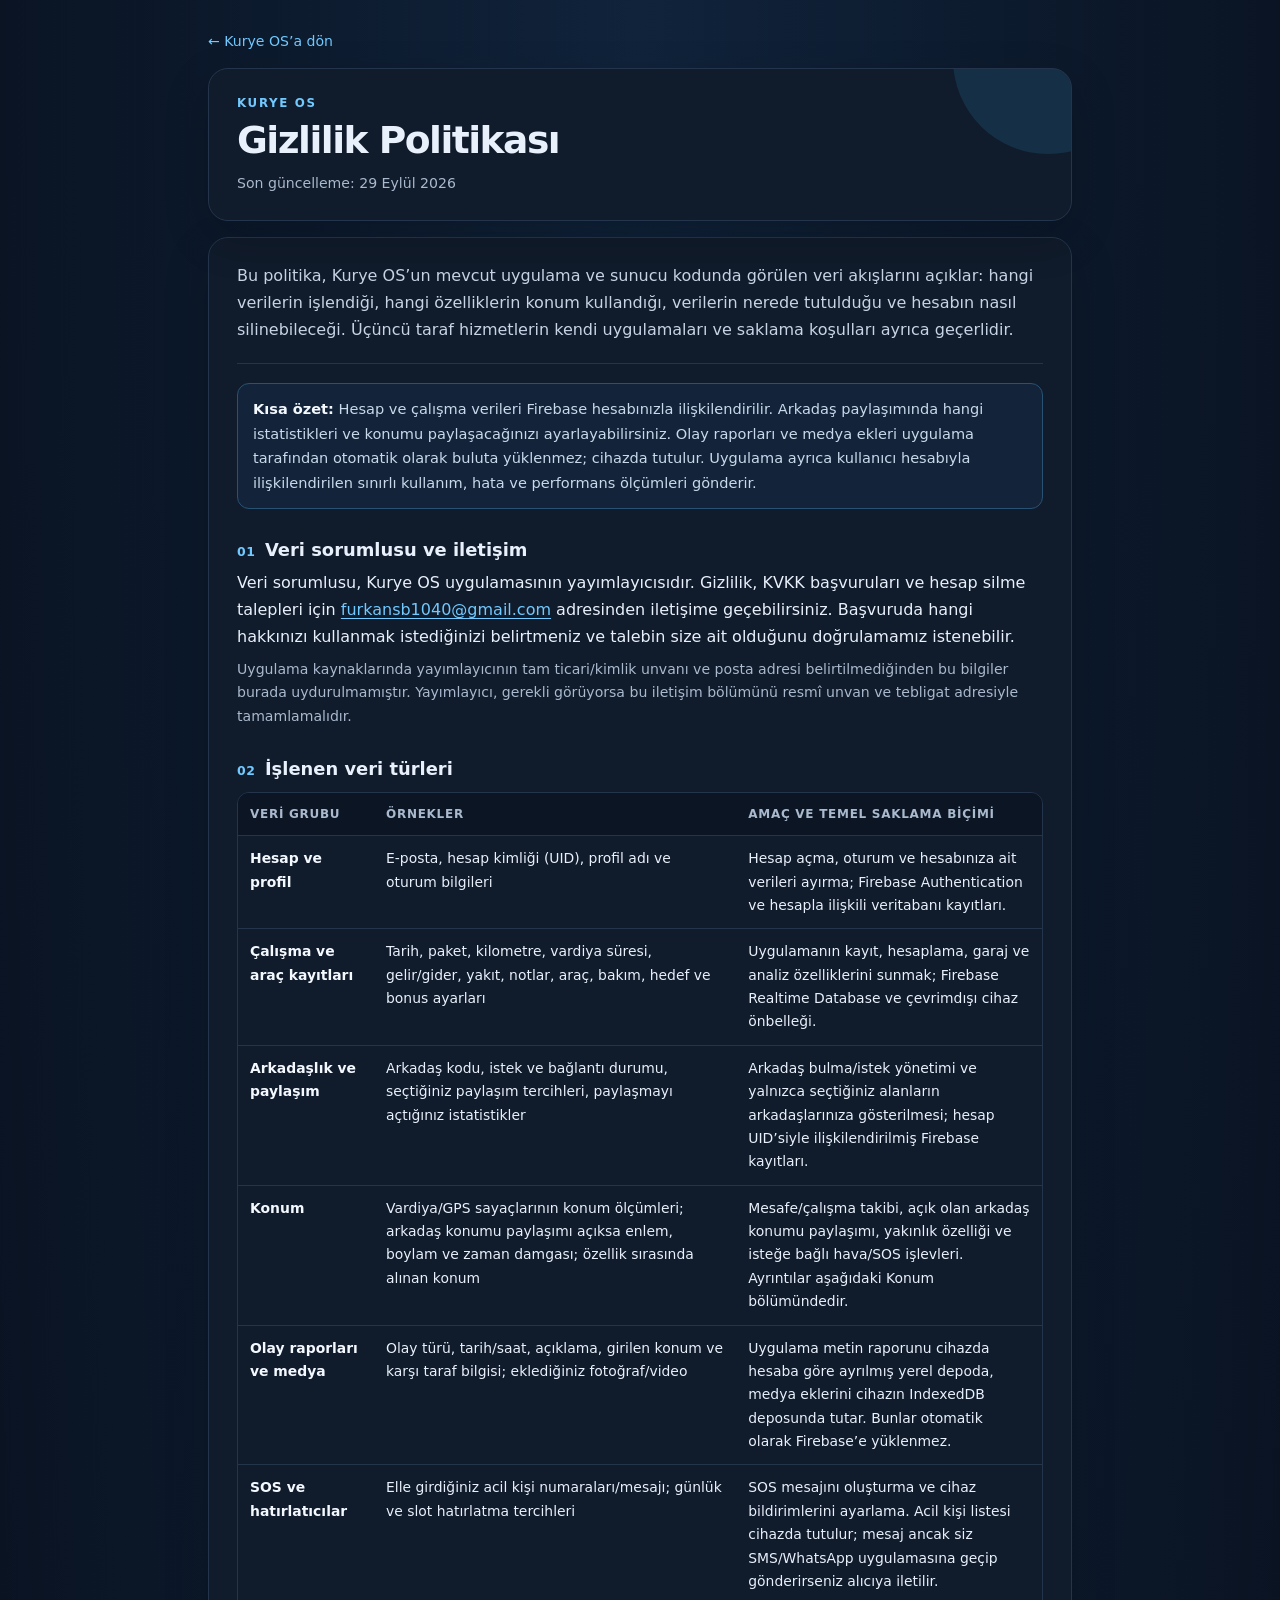
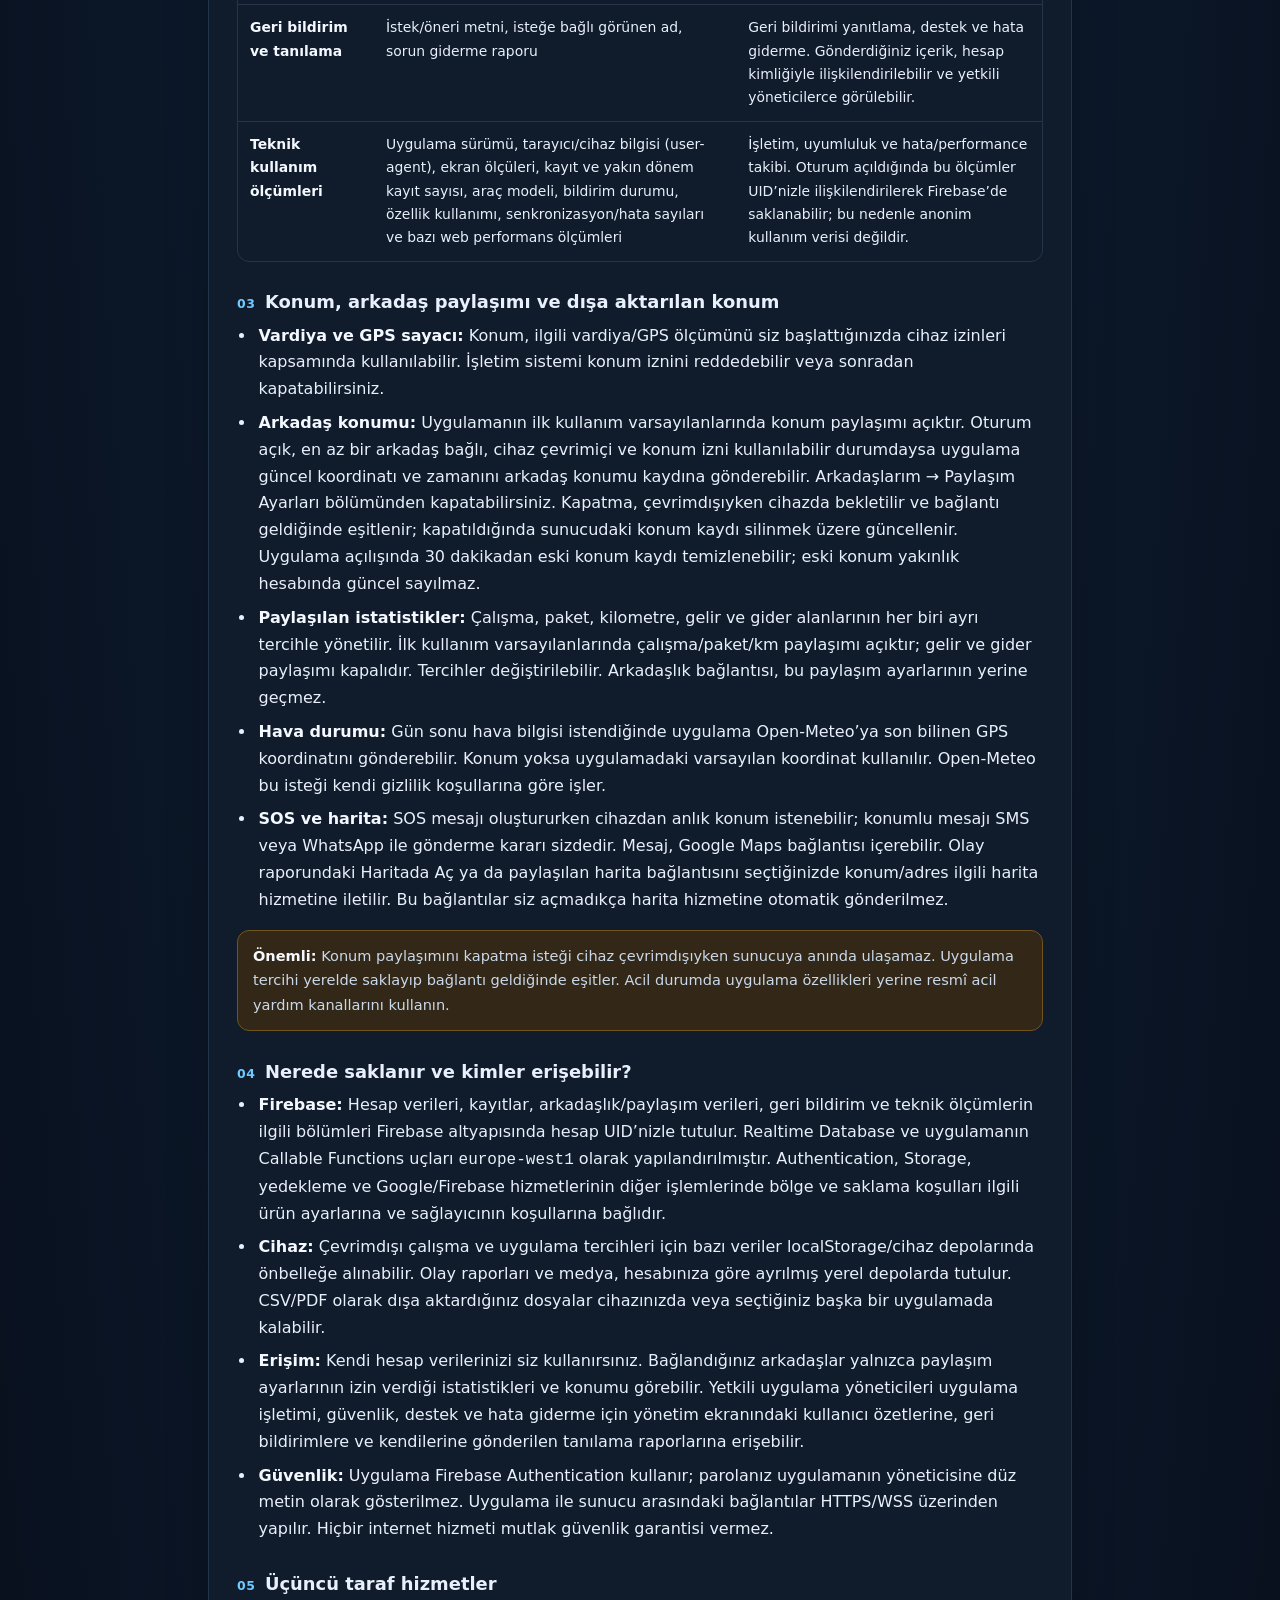
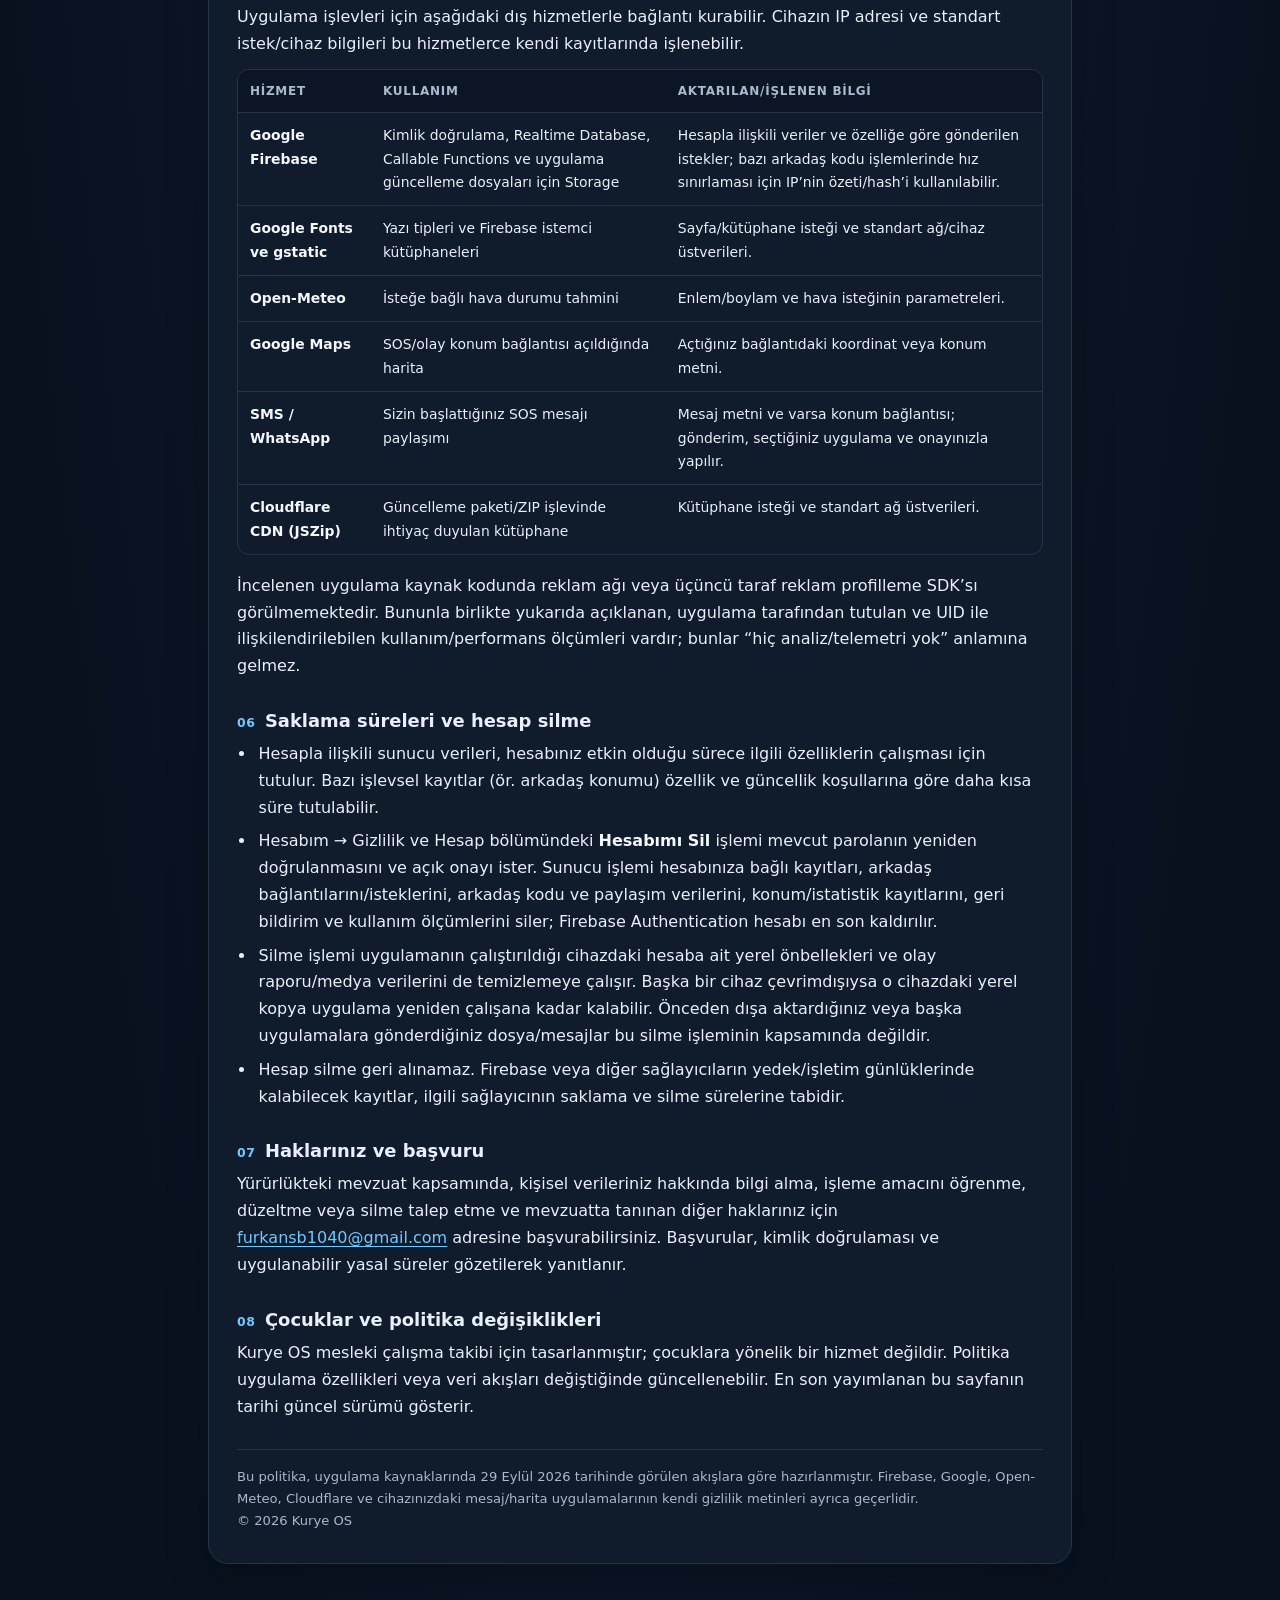
==== commit b2eb5731: "Update privacy-policy.html" ====
--- a/privacy-policy.html
+++ b/privacy-policy.html
@@ -1,295 +1,104 @@
-<!DOCTYPE html>
+<!doctype html>
 <html lang="tr">
 <head>
-  <meta charset="UTF-8"/>
-  <meta name="viewport" content="width=device-width, initial-scale=1"/>
+  <meta charset="utf-8">
+  <meta name="viewport" content="width=device-width, initial-scale=1">
+  <meta name="description" content="Kurye OS gizlilik politikası: uygulamadaki veri akışları, GPS ve arkadaş paylaşımı, üçüncü taraf hizmetler ve hesap silme.">
+  <meta name="color-scheme" content="dark light">
   <title>Gizlilik Politikası — Kurye OS</title>
-  <meta name="description" content="Kurye OS gizlilik politikası: hangi veriler toplanır, nerede saklanır, üçüncü taraf hizmetler ve hesap silme haklarınız."/>
   <style>
-    :root {
-      --bg: #0a0e14;
-      --card: #131920;
-      --card-border: #1e2a36;
-      --text: #e2e8f0;
-      --muted: #8b9cb5;
-      --heading: #f1f5f9;
-      --accent: #38bdf8;
-      --accent-dim: rgba(56,189,248,.12);
-      --green: #4ade80;
-      --red: #f87171;
-      --note-bg: #0f1820;
-    }
-    * { box-sizing: border-box; margin: 0; }
-    body {
-      font-family: system-ui, -apple-system, "Segoe UI", Roboto, sans-serif;
-      background: var(--bg);
-      color: var(--text);
-      line-height: 1.7;
-      -webkit-font-smoothing: antialiased;
-    }
-    .wrap {
-      max-width: 740px;
-      margin: 0 auto;
-      padding: 2rem 1.2rem 4rem;
-    }
-
-    /* Header */
-    header {
-      background: linear-gradient(135deg, #131920 0%, #0f1820 100%);
-      border: 1px solid var(--card-border);
-      border-radius: 18px;
-      padding: 1.6rem 1.5rem;
-      margin-bottom: 1.2rem;
-      position: relative;
-      overflow: hidden;
-    }
-    header::before {
-      content: '';
-      position: absolute;
-      top: -40px; right: -40px;
-      width: 120px; height: 120px;
-      background: radial-gradient(circle, var(--accent-dim) 0%, transparent 70%);
-      border-radius: 50%;
-      pointer-events: none;
-    }
-    .kicker {
-      color: var(--accent);
-      font-size: .75rem;
-      font-weight: 700;
-      letter-spacing: .06em;
-      text-transform: uppercase;
-    }
-    h1 {
-      color: var(--heading);
-      margin: .3rem 0 .4rem;
-      font-size: 1.65rem;
-      letter-spacing: -.03em;
-      font-weight: 800;
-    }
-    .updated { color: var(--muted); font-size: .82rem; }
-
-    /* Article card */
-    article {
-      background: var(--card);
-      border: 1px solid var(--card-border);
-      border-radius: 18px;
-      padding: 1.6rem 1.5rem 2rem;
-    }
-    .intro {
-      color: var(--muted);
-      font-size: .93rem;
-      margin-bottom: 1rem;
-      padding-bottom: 1rem;
-      border-bottom: 1px solid var(--card-border);
-    }
-    h2 {
-      color: var(--heading);
-      font-size: 1.05rem;
-      font-weight: 700;
-      margin: 1.6rem 0 .5rem;
-      display: flex;
-      align-items: center;
-      gap: .45rem;
-    }
-    h2 .num {
-      display: inline-flex;
-      align-items: center;
-      justify-content: center;
-      width: 1.55rem; height: 1.55rem;
-      background: var(--accent-dim);
-      color: var(--accent);
-      font-size: .72rem;
-      font-weight: 800;
-      border-radius: 8px;
-      flex-shrink: 0;
-    }
-    p { font-size: .92rem; margin: .35rem 0; }
-    ul { padding-left: 1.1rem; margin: .3rem 0; }
-    li { font-size: .92rem; margin: .3rem 0; color: var(--text); }
-    li strong { color: var(--heading); }
-    a { color: var(--accent); text-decoration: none; }
-    a:hover { text-decoration: underline; }
-
-    /* Note / callout */
-    .note {
-      background: var(--note-bg);
-      border: 1px solid var(--card-border);
-      border-radius: 12px;
-      padding: .85rem 1rem;
-      color: var(--muted);
-      font-size: .84rem;
-      margin-top: 1.2rem;
-      line-height: 1.6;
-    }
-    .note strong { color: var(--accent); }
-
-    /* Table */
-    .svc-table {
-      width: 100%;
-      border-collapse: collapse;
-      margin: .6rem 0;
-      font-size: .85rem;
-    }
-    .svc-table th {
-      text-align: left;
-      color: var(--muted);
-      font-weight: 600;
-      font-size: .75rem;
-      text-transform: uppercase;
-      letter-spacing: .04em;
-      padding: .45rem .5rem;
-      border-bottom: 1px solid var(--card-border);
-    }
-    .svc-table td {
-      padding: .5rem .5rem;
-      border-bottom: 1px solid rgba(30,42,54,.5);
-      vertical-align: top;
-    }
-    .svc-table tr:last-child td { border-bottom: none; }
-    .badge {
-      display: inline-block;
-      font-size: .7rem;
-      font-weight: 600;
-      padding: .15rem .45rem;
-      border-radius: 6px;
-      white-space: nowrap;
-    }
-    .badge-green { background: rgba(74,222,128,.12); color: var(--green); }
-    .badge-blue  { background: var(--accent-dim); color: var(--accent); }
-
-    /* Footer */
-    footer {
-      margin-top: 1.2rem;
-      color: var(--muted);
-      font-size: .78rem;
-      text-align: center;
-    }
-
-    /* Responsive */
-    @media (max-width: 520px) {
-      .wrap { padding: 1rem .75rem 3rem; }
-      header, article { padding: 1.2rem 1rem; border-radius: 14px; }
-      h1 { font-size: 1.4rem; }
-      .svc-table { font-size: .8rem; }
-    }
+    :root{color-scheme:dark;--bg:#09111f;--card:#101b2b;--line:#24354b;--ink:#e8f0fb;--muted:#a9b9ce;--blue:#70c9ff;--soft:#13243a;--warn:#332817;--warn-line:#72531c;--green:#7ce0ae}
+    *{box-sizing:border-box}body{margin:0;background:radial-gradient(ellipse at top,#10233b 0,#09111f 48rem);color:var(--ink);font:16px/1.68 system-ui,-apple-system,"Segoe UI",sans-serif;-webkit-font-smoothing:antialiased}
+    .wrap{max-width:900px;margin:0 auto;padding:28px 18px 54px}.hero,.article{background:var(--card);border:1px solid var(--line);border-radius:20px;box-shadow:0 16px 45px #0003}.hero{padding:25px 28px;margin-bottom:16px;position:relative;overflow:hidden}.hero:after{content:"";position:absolute;width:190px;height:190px;right:-72px;top:-105px;border-radius:50%;background:#38bdf822;pointer-events:none}.brand{font-size:.74rem;font-weight:800;letter-spacing:.14em;text-transform:uppercase;color:var(--blue)}h1{font-size:clamp(1.7rem,5vw,2.35rem);line-height:1.12;letter-spacing:-.04em;margin:.35rem 0 .65rem}.updated{color:var(--muted);font-size:.88rem}.article{padding:25px 28px 31px}.intro{margin:0 0 1.2rem;padding:0 0 1.2rem;border-bottom:1px solid var(--line);color:#c7d4e5}.callout{margin:1rem 0;padding:13px 15px;border:1px solid #285274;border-radius:12px;background:var(--soft);color:#c9d9eb;font-size:.91rem}.callout.warn{border-color:var(--warn-line);background:var(--warn)}h2{font-size:1.12rem;line-height:1.3;margin:1.8rem 0 .55rem;display:flex;gap:.6rem;align-items:baseline}h2 .n{color:var(--blue);font-size:.78rem;font-weight:800;letter-spacing:.04em;white-space:nowrap}p{margin:.45rem 0}.small{font-size:.88rem;color:var(--muted)}ul{padding-left:1.2rem;margin:.5rem 0}li{margin:.42rem 0;padding-left:.15rem}strong{color:#f4f8ff}a{color:var(--blue);text-decoration-thickness:1px;text-underline-offset:3px}.table-wrap{overflow-x:auto;margin:.7rem 0 1.1rem;border:1px solid var(--line);border-radius:12px}table{border-collapse:collapse;width:100%;min-width:620px;font-size:.87rem}th,td{text-align:left;vertical-align:top;padding:11px 12px;border-bottom:1px solid var(--line)}th{font-size:.75rem;letter-spacing:.06em;text-transform:uppercase;color:var(--muted);background:#0b1524}tr:last-child td{border-bottom:0}.pill{display:inline-block;color:var(--green);background:#143426;border:1px solid #28543c;padding:1px 7px;border-radius:999px;font-size:.75rem;font-weight:700}.foot{border-top:1px solid var(--line);margin-top:1.8rem;padding-top:1rem;color:var(--muted);font-size:.82rem}.back{display:inline-flex;margin:0 0 14px;font-size:.88rem;text-decoration:none}.back:hover{text-decoration:underline}
+    @media(max-width:600px){.wrap{padding:14px 11px 34px}.hero,.article{border-radius:15px;padding:19px 16px}.article{font-size:.96rem}h2{font-size:1.03rem;margin-top:1.55rem}.table-wrap{margin-left:-2px;margin-right:-2px}}
   </style>
 </head>
 <body>
-  <div class="wrap">
-
-    <header>
-      <div class="kicker">Kurye OS</div>
+  <main class="wrap">
+    <a class="back" href="./index.html">← Kurye OS’a dön</a>
+    <header class="hero">
+      <div class="brand">Kurye OS</div>
       <h1>Gizlilik Politikası</h1>
-      <div class="updated">Son güncelleme: 12 Temmuz 2025</div>
+      <div class="updated">Son güncelleme: 29 Eylül 2026</div>
     </header>
 
-    <article>
-      <p class="intro">Kurye OS ("Uygulama"), motokurye olarak çalışan kullanıcıların vardiya, teslimat, gelir, gider ve araç bakım verilerini takip etmesini sağlayan kişisel bir çalışma asistanıdır. Bu sayfa hangi verilerin toplandığını, nerede saklandığını, hangi üçüncü taraf hizmetlerin kullanıldığını ve haklarınızı açıklar.</p>
+    <article class="article">
+      <p class="intro">Bu politika, Kurye OS’un mevcut uygulama ve sunucu kodunda görülen veri akışlarını açıklar: hangi verilerin işlendiği, hangi özelliklerin konum kullandığı, verilerin nerede tutulduğu ve hesabın nasıl silinebileceği. Üçüncü taraf hizmetlerin kendi uygulamaları ve saklama koşulları ayrıca geçerlidir.</p>
 
-      <h2><span class="num">1</span> Topladığımız veriler</h2>
+      <div class="callout"><strong>Kısa özet:</strong> Hesap ve çalışma verileri Firebase hesabınızla ilişkilendirilir. Arkadaş paylaşımında hangi istatistikleri ve konumu paylaşacağınızı ayarlayabilirsiniz. Olay raporları ve medya ekleri uygulama tarafından otomatik olarak buluta yüklenmez; cihazda tutulur. Uygulama ayrıca kullanıcı hesabıyla ilişkilendirilen sınırlı kullanım, hata ve performans ölçümleri gönderir.</div>
+
+      <h2><span class="n">01</span> Veri sorumlusu ve iletişim</h2>
+      <p>Veri sorumlusu, Kurye OS uygulamasının yayımlayıcısıdır. Gizlilik, KVKK başvuruları ve hesap silme talepleri için <a href="mailto:furkansb1040@gmail.com">furkansb1040@gmail.com</a> adresinden iletişime geçebilirsiniz. Başvuruda hangi hakkınızı kullanmak istediğinizi belirtmeniz ve talebin size ait olduğunu doğrulamamız istenebilir.</p>
+      <p class="small">Uygulama kaynaklarında yayımlayıcının tam ticari/kimlik unvanı ve posta adresi belirtilmediğinden bu bilgiler burada uydurulmamıştır. Yayımlayıcı, gerekli görüyorsa bu iletişim bölümünü resmî unvan ve tebligat adresiyle tamamlamalıdır.</p>
+
+      <h2><span class="n">02</span> İşlenen veri türleri</h2>
+      <div class="table-wrap">
+        <table>
+          <thead><tr><th>Veri grubu</th><th>Örnekler</th><th>Amaç ve temel saklama biçimi</th></tr></thead>
+          <tbody>
+            <tr><td><strong>Hesap ve profil</strong></td><td>E-posta, hesap kimliği (UID), profil adı ve oturum bilgileri</td><td>Hesap açma, oturum ve hesabınıza ait verileri ayırma; Firebase Authentication ve hesapla ilişkili veritabanı kayıtları.</td></tr>
+            <tr><td><strong>Çalışma ve araç kayıtları</strong></td><td>Tarih, paket, kilometre, vardiya süresi, gelir/gider, yakıt, notlar, araç, bakım, hedef ve bonus ayarları</td><td>Uygulamanın kayıt, hesaplama, garaj ve analiz özelliklerini sunmak; Firebase Realtime Database ve çevrimdışı cihaz önbelleği.</td></tr>
+            <tr><td><strong>Arkadaşlık ve paylaşım</strong></td><td>Arkadaş kodu, istek ve bağlantı durumu, seçtiğiniz paylaşım tercihleri, paylaşmayı açtığınız istatistikler</td><td>Arkadaş bulma/istek yönetimi ve yalnızca seçtiğiniz alanların arkadaşlarınıza gösterilmesi; hesap UID’siyle ilişkilendirilmiş Firebase kayıtları.</td></tr>
+            <tr><td><strong>Konum</strong></td><td>Vardiya/GPS sayaçlarının konum ölçümleri; arkadaş konumu paylaşımı açıksa enlem, boylam ve zaman damgası; özellik sırasında alınan konum</td><td>Mesafe/çalışma takibi, açık olan arkadaş konumu paylaşımı, yakınlık özelliği ve isteğe bağlı hava/SOS işlevleri. Ayrıntılar aşağıdaki Konum bölümündedir.</td></tr>
+            <tr><td><strong>Olay raporları ve medya</strong></td><td>Olay türü, tarih/saat, açıklama, girilen konum ve karşı taraf bilgisi; eklediğiniz fotoğraf/video</td><td>Uygulama metin raporunu cihazda hesaba göre ayrılmış yerel depoda, medya eklerini cihazın IndexedDB deposunda tutar. Bunlar otomatik olarak Firebase’e yüklenmez.</td></tr>
+            <tr><td><strong>SOS ve hatırlatıcılar</strong></td><td>Elle girdiğiniz acil kişi numaraları/mesajı; günlük ve slot hatırlatma tercihleri</td><td>SOS mesajını oluşturma ve cihaz bildirimlerini ayarlama. Acil kişi listesi cihazda tutulur; mesaj ancak siz SMS/WhatsApp uygulamasına geçip gönderirseniz alıcıya iletilir.</td></tr>
+            <tr><td><strong>Geri bildirim ve tanılama</strong></td><td>İstek/öneri metni, isteğe bağlı görünen ad, sorun giderme raporu</td><td>Geri bildirimi yanıtlama, destek ve hata giderme. Gönderdiğiniz içerik, hesap kimliğiyle ilişkilendirilebilir ve yetkili yöneticilerce görülebilir.</td></tr>
+            <tr><td><strong>Teknik kullanım ölçümleri</strong></td><td>Uygulama sürümü, tarayıcı/cihaz bilgisi (user-agent), ekran ölçüleri, kayıt ve yakın dönem kayıt sayısı, araç modeli, bildirim durumu, özellik kullanımı, senkronizasyon/hata sayıları ve bazı web performans ölçümleri</td><td>İşletim, uyumluluk ve hata/performance takibi. Oturum açıldığında bu ölçümler UID’nizle ilişkilendirilerek Firebase’de saklanabilir; bu nedenle anonim kullanım verisi değildir.</td></tr>
+          </tbody>
+        </table>
+      </div>
+
+      <h2><span class="n">03</span> Konum, arkadaş paylaşımı ve dışa aktarılan konum</h2>
       <ul>
-        <li><strong>Hesap bilgisi:</strong> Kayıt sırasında verdiğiniz e-posta adresi. Şifreniz Firebase Authentication tarafından şifrelenerek saklanır; uygulama geliştiricisi şifrenizi göremez.</li>
-        <li><strong>Çalışma kayıtları:</strong> Tarih, mesafe (km), paket/teslimat sayısı, gelir, bahşiş, yakıt tutarı ve litresi, diğer giderler, KDV, mesai süresi, mola süresi ve serbest metin notlar.</li>
-        <li><strong>Vardiya verileri:</strong> Vardiya başlangıç/bitiş zamanı, toplam süre, duraklama süreleri ve GPS ile ölçülen mesafe. Paket, gelir ve yakıt gibi detaylar vardiya bittikten sonra girilir.</li>
-        <li><strong>Garaj bilgileri:</strong> Araç adı/modeli, fiziksel kilometre sayacı, bakım türleri, periyotları ve bakım geçmişi.</li>
-        <li><strong>Bonus ayarları:</strong> Günlük/haftalık bonus barajları ve kademe tercihleri.</li>
-        <li><strong>Hedefler:</strong> Haftalık/aylık kazanç, paket ve mesafe hedefleri.</li>
-        <li><strong>Olay/Kaza raporu:</strong> Olay türü, tarih/saat, konum açıklaması, karşı taraf bilgisi, detay metni ve isteğe bağlı fotoğraf. Fotoğraf yalnızca cihazınızda (localStorage) saklanır, sunucuya gönderilmez.</li>
-        <li><strong>Acil durum kişileri:</strong> SOS özelliği için girdiğiniz telefon numaraları ve özel mesaj metni. Bu bilgiler yalnızca cihazınızda saklanır.</li>
-        <li><strong>Hatırlatıcılar:</strong> Vardiya bitiş ve slot seçim hatırlatıcı tercihleri (saat ve gün). Yerel bildirim olarak çalışır; sunucuya gönderilmez.</li>
-        <li><strong>İstek / öneri:</strong> Gönüllü olarak gönderdiğiniz geri bildirim mesajları (isim vermeniz isteğe bağlıdır).</li>
-        <li><strong>Teknik veri:</strong> Son giriş zamanı (oturum yönetimi), uygulama sürümü ve cihazda tutulan anonim hata logları (son 50 kayıt).</li>
+        <li><strong>Vardiya ve GPS sayacı:</strong> Konum, ilgili vardiya/GPS ölçümünü siz başlattığınızda cihaz izinleri kapsamında kullanılabilir. İşletim sistemi konum iznini reddedebilir veya sonradan kapatabilirsiniz.</li>
+        <li><strong>Arkadaş konumu:</strong> Uygulamanın ilk kullanım varsayılanlarında konum paylaşımı açıktır. Oturum açık, en az bir arkadaş bağlı, cihaz çevrimiçi ve konum izni kullanılabilir durumdaysa uygulama güncel koordinatı ve zamanını arkadaş konumu kaydına gönderebilir. Arkadaşlarım → Paylaşım Ayarları bölümünden kapatabilirsiniz. Kapatma, çevrimdışıyken cihazda bekletilir ve bağlantı geldiğinde eşitlenir; kapatıldığında sunucudaki konum kaydı silinmek üzere güncellenir. Uygulama açılışında 30 dakikadan eski konum kaydı temizlenebilir; eski konum yakınlık hesabında güncel sayılmaz.</li>
+        <li><strong>Paylaşılan istatistikler:</strong> Çalışma, paket, kilometre, gelir ve gider alanlarının her biri ayrı tercihle yönetilir. İlk kullanım varsayılanlarında çalışma/paket/km paylaşımı açıktır; gelir ve gider paylaşımı kapalıdır. Tercihler değiştirilebilir. Arkadaşlık bağlantısı, bu paylaşım ayarlarının yerine geçmez.</li>
+        <li><strong>Hava durumu:</strong> Gün sonu hava bilgisi istendiğinde uygulama Open-Meteo’ya son bilinen GPS koordinatını gönderebilir. Konum yoksa uygulamadaki varsayılan koordinat kullanılır. Open-Meteo bu isteği kendi gizlilik koşullarına göre işler.</li>
+        <li><strong>SOS ve harita:</strong> SOS mesajı oluştururken cihazdan anlık konum istenebilir; konumlu mesajı SMS veya WhatsApp ile gönderme kararı sizdedir. Mesaj, Google Maps bağlantısı içerebilir. Olay raporundaki Haritada Aç ya da paylaşılan harita bağlantısını seçtiğinizde konum/adres ilgili harita hizmetine iletilir. Bu bağlantılar siz açmadıkça harita hizmetine otomatik gönderilmez.</li>
+      </ul>
+      <div class="callout warn"><strong>Önemli:</strong> Konum paylaşımını kapatma isteği cihaz çevrimdışıyken sunucuya anında ulaşamaz. Uygulama tercihi yerelde saklayıp bağlantı geldiğinde eşitler. Acil durumda uygulama özellikleri yerine resmî acil yardım kanallarını kullanın.</div>
+
+      <h2><span class="n">04</span> Nerede saklanır ve kimler erişebilir?</h2>
+      <ul>
+        <li><strong>Firebase:</strong> Hesap verileri, kayıtlar, arkadaşlık/paylaşım verileri, geri bildirim ve teknik ölçümlerin ilgili bölümleri Firebase altyapısında hesap UID’nizle tutulur. Realtime Database ve uygulamanın Callable Functions uçları <code>europe-west1</code> olarak yapılandırılmıştır. Authentication, Storage, yedekleme ve Google/Firebase hizmetlerinin diğer işlemlerinde bölge ve saklama koşulları ilgili ürün ayarlarına ve sağlayıcının koşullarına bağlıdır.</li>
+        <li><strong>Cihaz:</strong> Çevrimdışı çalışma ve uygulama tercihleri için bazı veriler localStorage/cihaz depolarında önbelleğe alınabilir. Olay raporları ve medya, hesabınıza göre ayrılmış yerel depolarda tutulur. CSV/PDF olarak dışa aktardığınız dosyalar cihazınızda veya seçtiğiniz başka bir uygulamada kalabilir.</li>
+        <li><strong>Erişim:</strong> Kendi hesap verilerinizi siz kullanırsınız. Bağlandığınız arkadaşlar yalnızca paylaşım ayarlarının izin verdiği istatistikleri ve konumu görebilir. Yetkili uygulama yöneticileri uygulama işletimi, güvenlik, destek ve hata giderme için yönetim ekranındaki kullanıcı özetlerine, geri bildirimlere ve kendilerine gönderilen tanılama raporlarına erişebilir.</li>
+        <li><strong>Güvenlik:</strong> Uygulama Firebase Authentication kullanır; parolanız uygulamanın yöneticisine düz metin olarak gösterilmez. Uygulama ile sunucu arasındaki bağlantılar HTTPS/WSS üzerinden yapılır. Hiçbir internet hizmeti mutlak güvenlik garantisi vermez.</li>
       </ul>
 
-      <h2><span class="num">2</span> Konum (GPS)</h2>
-      <p>Uygulama varsayılan olarak konumunuza erişmez. GPS mesafe takibi yalnızca siz bir vardiya başlattığınızda veya GPS sayacını manuel başlattığınızda çalışır. Ölçülen mesafe vardiya sonunda onayınızla günlük kayda eklenir.</p>
-      <p>GPS verisi yalnızca toplam mesafe ve hareket süresi olarak işlenir. Rota veya adres bilgisi kaydedilmez, reklam veya profilleme için kullanılmaz.</p>
-      <p>Hava durumu tahmini için son bilinen konum koordinatlarınız Open-Meteo API'sine gönderilir. SOS yakın çekici/tamirci aramasında anlık koordinatlarınız Google Maps'e iletilir. Bu paylaşımlar yalnızca ilgili özellik kullanıldığında gerçekleşir; koordinatlar sunucuda saklanmaz.</p>
-      <p>SOS özelliğini kullandığınızda, anlık konumunuz yalnızca sizin belirlediğiniz acil durum kişilerine SMS veya WhatsApp ile gönderilir.</p>
+      <h2><span class="n">05</span> Üçüncü taraf hizmetler</h2>
+      <p>Uygulama işlevleri için aşağıdaki dış hizmetlerle bağlantı kurabilir. Cihazın IP adresi ve standart istek/cihaz bilgileri bu hizmetlerce kendi kayıtlarında işlenebilir.</p>
+      <div class="table-wrap">
+        <table>
+          <thead><tr><th>Hizmet</th><th>Kullanım</th><th>Aktarılan/işlenen bilgi</th></tr></thead>
+          <tbody>
+            <tr><td><strong>Google Firebase</strong></td><td>Kimlik doğrulama, Realtime Database, Callable Functions ve uygulama güncelleme dosyaları için Storage</td><td>Hesapla ilişkili veriler ve özelliğe göre gönderilen istekler; bazı arkadaş kodu işlemlerinde hız sınırlaması için IP’nin özeti/hash’i kullanılabilir.</td></tr>
+            <tr><td><strong>Google Fonts ve gstatic</strong></td><td>Yazı tipleri ve Firebase istemci kütüphaneleri</td><td>Sayfa/kütüphane isteği ve standart ağ/cihaz üstverileri.</td></tr>
+            <tr><td><strong>Open-Meteo</strong></td><td>İsteğe bağlı hava durumu tahmini</td><td>Enlem/boylam ve hava isteğinin parametreleri.</td></tr>
+            <tr><td><strong>Google Maps</strong></td><td>SOS/olay konum bağlantısı açıldığında harita</td><td>Açtığınız bağlantıdaki koordinat veya konum metni.</td></tr>
+            <tr><td><strong>SMS / WhatsApp</strong></td><td>Sizin başlattığınız SOS mesajı paylaşımı</td><td>Mesaj metni ve varsa konum bağlantısı; gönderim, seçtiğiniz uygulama ve onayınızla yapılır.</td></tr>
+            <tr><td><strong>Cloudflare CDN (JSZip)</strong></td><td>Güncelleme paketi/ZIP işlevinde ihtiyaç duyulan kütüphane</td><td>Kütüphane isteği ve standart ağ üstverileri.</td></tr>
+          </tbody>
+        </table>
+      </div>
+      <p>İncelenen uygulama kaynak kodunda reklam ağı veya üçüncü taraf reklam profilleme SDK’sı görülmemektedir. Bununla birlikte yukarıda açıklanan, uygulama tarafından tutulan ve UID ile ilişkilendirilebilen kullanım/performans ölçümleri vardır; bunlar “hiç analiz/telemetri yok” anlamına gelmez.</p>
 
-      <h2><span class="num">3</span> Kamera ve fotoğraf</h2>
-      <p>Kamera izni yalnızca Olay/Kaza Raporu sırasında fotoğraf çekmek için talep edilir. Çekilen fotoğraf yalnızca cihazınızda saklanır (base64 olarak localStorage'da). Sunucuya veya üçüncü taraflara yüklenmez. Maksimum dosya boyutu 1,5 MB ile sınırlıdır. Mikrofon, rehber veya galeri erişimi talep edilmez.</p>
-
-      <h2><span class="num">4</span> Veriler nerede saklanır?</h2>
+      <h2><span class="n">06</span> Saklama süreleri ve hesap silme</h2>
       <ul>
-        <li><strong>Sunucu:</strong> Hesap bilgileri, çalışma kayıtları, garaj verileri ve geri bildirimler Google Firebase (Authentication + Realtime Database) altyapısında, Avrupa bölgesinde (europe-west1) saklanır. Tüm iletişim HTTPS ile şifrelenir.</li>
-        <li><strong>Cihaz:</strong> Çevrimdışı çalışma desteği için verilerinizin bir kopyası cihazınızdaki localStorage'da tutulur. Olay fotoğrafları, SOS kişileri, hatırlatıcı ayarları ve hata logları yalnızca cihazda kalır.</li>
+        <li>Hesapla ilişkili sunucu verileri, hesabınız etkin olduğu sürece ilgili özelliklerin çalışması için tutulur. Bazı işlevsel kayıtlar (ör. arkadaş konumu) özellik ve güncellik koşullarına göre daha kısa süre tutulabilir.</li>
+        <li>Hesabım → Gizlilik ve Hesap bölümündeki <strong>Hesabımı Sil</strong> işlemi mevcut parolanın yeniden doğrulanmasını ve açık onayı ister. Sunucu işlemi hesabınıza bağlı kayıtları, arkadaş bağlantılarını/isteklerini, arkadaş kodu ve paylaşım verilerini, konum/istatistik kayıtlarını, geri bildirim ve kullanım ölçümlerini siler; Firebase Authentication hesabı en son kaldırılır.</li>
+        <li>Silme işlemi uygulamanın çalıştırıldığı cihazdaki hesaba ait yerel önbellekleri ve olay raporu/medya verilerini de temizlemeye çalışır. Başka bir cihaz çevrimdışıysa o cihazdaki yerel kopya uygulama yeniden çalışana kadar kalabilir. Önceden dışa aktardığınız veya başka uygulamalara gönderdiğiniz dosya/mesajlar bu silme işleminin kapsamında değildir.</li>
+        <li>Hesap silme geri alınamaz. Firebase veya diğer sağlayıcıların yedek/işletim günlüklerinde kalabilecek kayıtlar, ilgili sağlayıcının saklama ve silme sürelerine tabidir.</li>
       </ul>
 
-      <h2><span class="num">5</span> Üçüncü taraf hizmetler</h2>
-      <p>Uygulama reklam ağı, analitik SDK'sı veya kullanıcı takip aracı içermez. Kullandığı dış hizmetler:</p>
-      <table class="svc-table">
-        <thead>
-          <tr>
-            <th>Hizmet</th>
-            <th>Amaç</th>
-            <th>Veri</th>
-          </tr>
-        </thead>
-        <tbody>
-          <tr>
-            <td>Google Firebase</td>
-            <td>Kimlik doğrulama ve veri tabanı</td>
-            <td>E-posta, kayıtlar</td>
-          </tr>
-          <tr>
-            <td>Open-Meteo API</td>
-            <td>Mevsimsel çalışma ipuçları</td>
-            <td><span class="badge badge-blue">Konum (koordinat)</span> Hava durumu tahmini için son GPS koordinatları gönderilir</td>
-          </tr>
-          <tr>
-            <td>Google Maps</td>
-            <td>SOS'ta yakın çekici/tamirci arama</td>
-            <td><span class="badge badge-blue">Kullanıcı tetikler</span> Yakın çekici/tamirci aramasında anlık konum Google Maps'e iletilir</td>
-          </tr>
-          <tr>
-            <td>Google Fonts</td>
-            <td>Yazı tipi (UI)</td>
-            <td><span class="badge badge-green">Anonim</span></td>
-          </tr>
-          <tr>
-            <td>JSZip (CDN)</td>
-            <td>OTA güncelleme paketleri</td>
-            <td><span class="badge badge-green">Anonim</span></td>
-          </tr>
-        </tbody>
-      </table>
+      <h2><span class="n">07</span> Haklarınız ve başvuru</h2>
+      <p>Yürürlükteki mevzuat kapsamında, kişisel verileriniz hakkında bilgi alma, işleme amacını öğrenme, düzeltme veya silme talep etme ve mevzuatta tanınan diğer haklarınız için <a href="mailto:furkansb1040@gmail.com">furkansb1040@gmail.com</a> adresine başvurabilirsiniz. Başvurular, kimlik doğrulaması ve uygulanabilir yasal süreler gözetilerek yanıtlanır.</p>
 
-      <h2><span class="num">6</span> Verilere kim erişebilir?</h2>
-      <ul>
-        <li>Yalnızca siz, kendi hesabınızla giriş yaptığınızda kendi kayıtlarınıza erişebilirsiniz.</li>
-        <li>Uygulama geliştiricisi (yönetici), teknik destek ve hata giderme amacıyla sınırlı erişime sahip olabilir.</li>
-        <li>Verileriniz reklam ağlarıyla paylaşılmaz, satılmaz veya pazarlama profili oluşturmak için kullanılmaz.</li>
-      </ul>
+      <h2><span class="n">08</span> Çocuklar ve politika değişiklikleri</h2>
+      <p>Kurye OS mesleki çalışma takibi için tasarlanmıştır; çocuklara yönelik bir hizmet değildir. Politika uygulama özellikleri veya veri akışları değiştiğinde güncellenebilir. En son yayımlanan bu sayfanın tarihi güncel sürümü gösterir.</p>
 
-      <h2><span class="num">7</span> Hesap, veri aktarımı ve silme</h2>
-      <p>Uygulama içindeki <strong>Hesabım</strong> ekranından:</p>
-      <ul>
-        <li>Mevcut şifrenizi doğrulayarak şifrenizi değiştirebilirsiniz.</li>
-        <li>Çalışma kayıtlarınızı <strong>CSV</strong> dosyası olarak dışa aktarabilir, aylık özetleri PDF olarak kaydedebilirsiniz.</li>
-        <li>Hesabınızı ve ilişkili tüm verilerinizi kalıcı olarak silebilirsiniz. Silme işlemi onay kutusu ve ikinci bir onay adımı ile korunur; geri alınamaz.</li>
-      </ul>
-      <p>Silme talebinizi e-posta ile de iletebilirsiniz; makul süre içinde yerine getirilir.</p>
-
-      <h2><span class="num">8</span> Haklarınız (KVKK)</h2>
-      <p>6698 sayılı Kişisel Verilerin Korunması Kanunu kapsamında verilerinize erişme, düzeltme, silinmesini isteme ve işlenmesine itiraz etme haklarına sahipsiniz. Bu hakları uygulama içinden veya aşağıdaki iletişim adresinden kullanabilirsiniz.</p>
-
-      <h2><span class="num">9</span> Çocukların gizliliği</h2>
-      <p>Uygulama, motokurye olarak çalışan yetişkin kullanıcılara yöneliktir ve bilerek 13 yaşından küçük kişilerden veri toplamaz.</p>
-
-      <h2><span class="num">10</span> Politika güncellemeleri</h2>
-      <p>Bu politika zaman zaman güncellenebilir. Önemli değişiklikler bu sayfada yayınlanır; sayfanın üstündeki "Son güncelleme" tarihi geçerlidir.</p>
-
-      <h2><span class="num">11</span> İletişim</h2>
-      <p>Gizlilik soruları, KVKK talepleri veya hesap silme için:<br/>
-        <a href="mailto:furkansb1040@gmail.com">furkansb1040@gmail.com</a>
-      </p>
-
-      <p class="note"><strong>Play Store uyumu:</strong> Data Safety formu ve uygulama içi "Hesabım" ekranı bu politika ile uyumludur. Konum izni yalnızca GPS sayacını sizin başlatmanız halinde istenir. Kamera izni yalnızca olay raporu fotoğrafı için talep edilir. Toplanan veriler reklam amacıyla kullanılmaz.</p>
+      <div class="foot">Bu politika, uygulama kaynaklarında 29 Eylül 2026 tarihinde görülen akışlara göre hazırlanmıştır. Firebase, Google, Open-Meteo, Cloudflare ve cihazınızdaki mesaj/harita uygulamalarının kendi gizlilik metinleri ayrıca geçerlidir.<br>© 2026 Kurye OS</div>
     </article>
-
-    <footer>&copy; 2025 Kurye OS</footer>
-
-  </div>
+  </main>
 </body>
 </html>
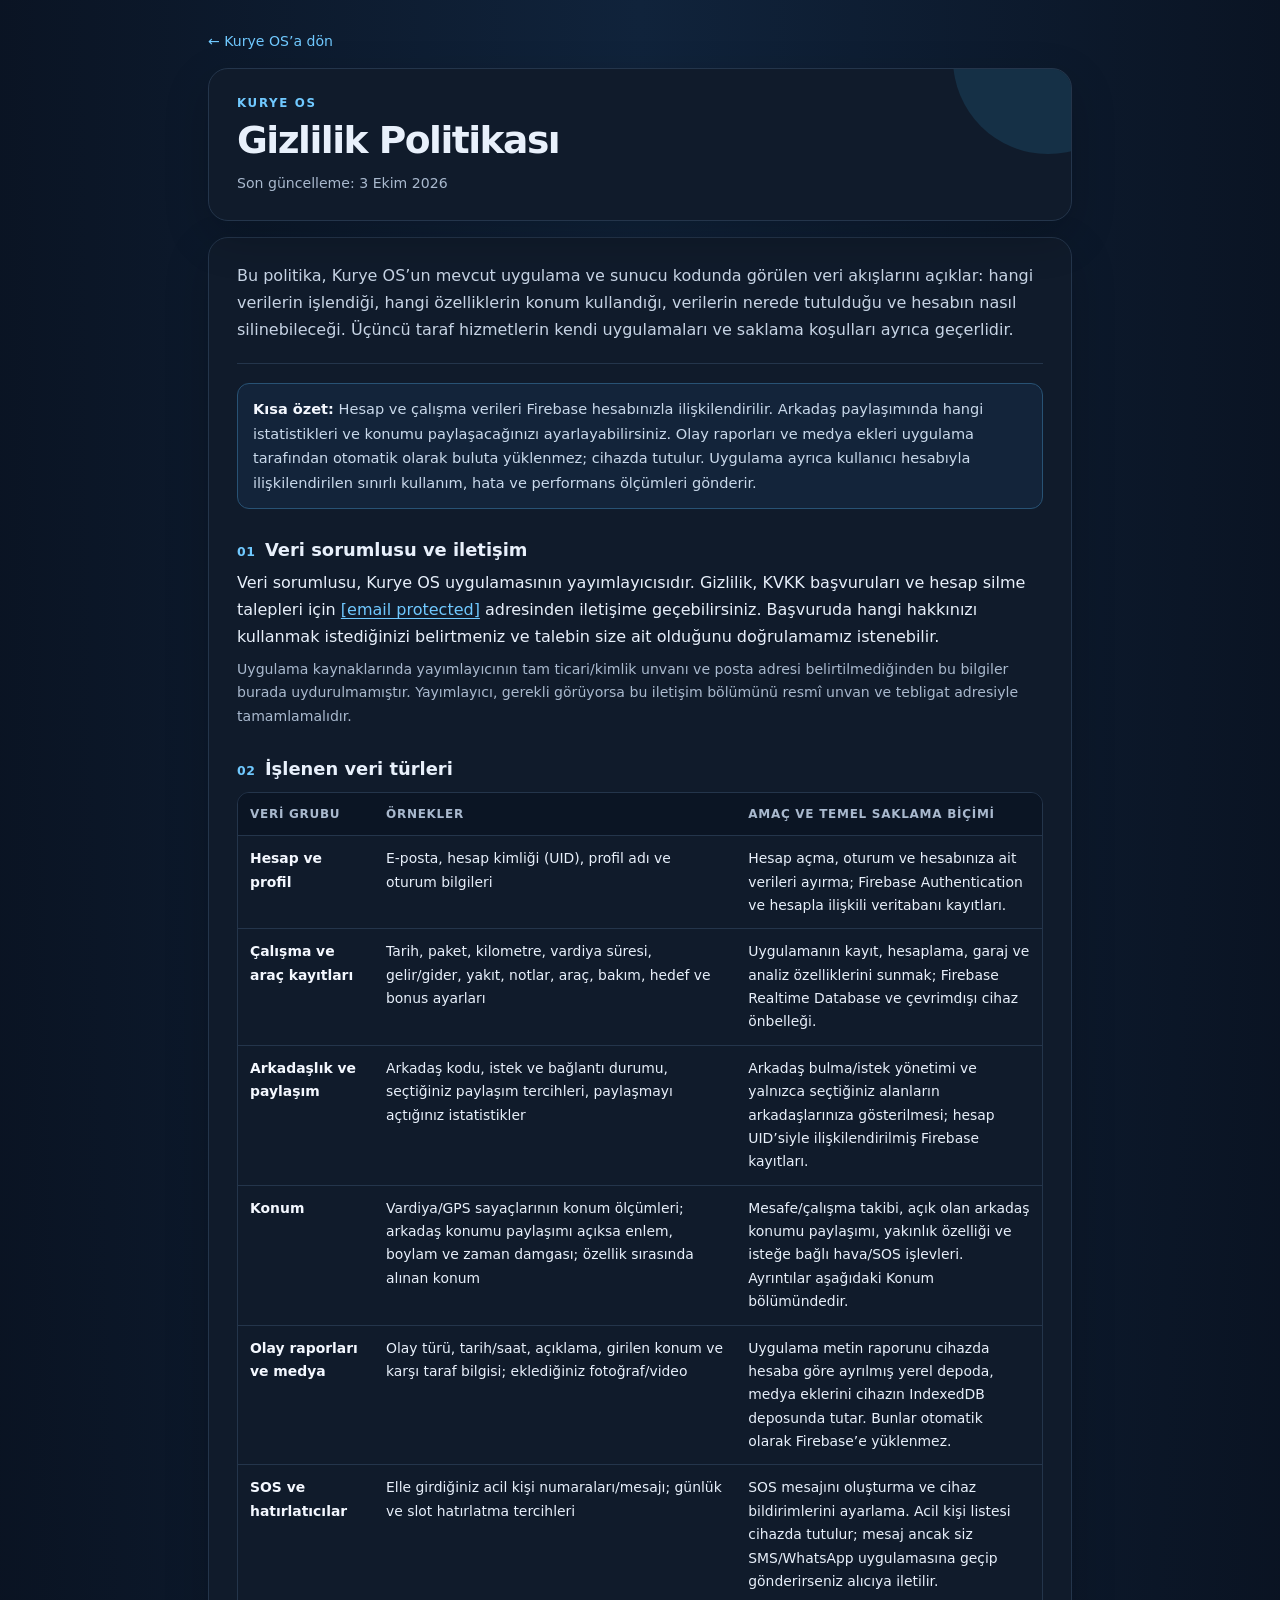
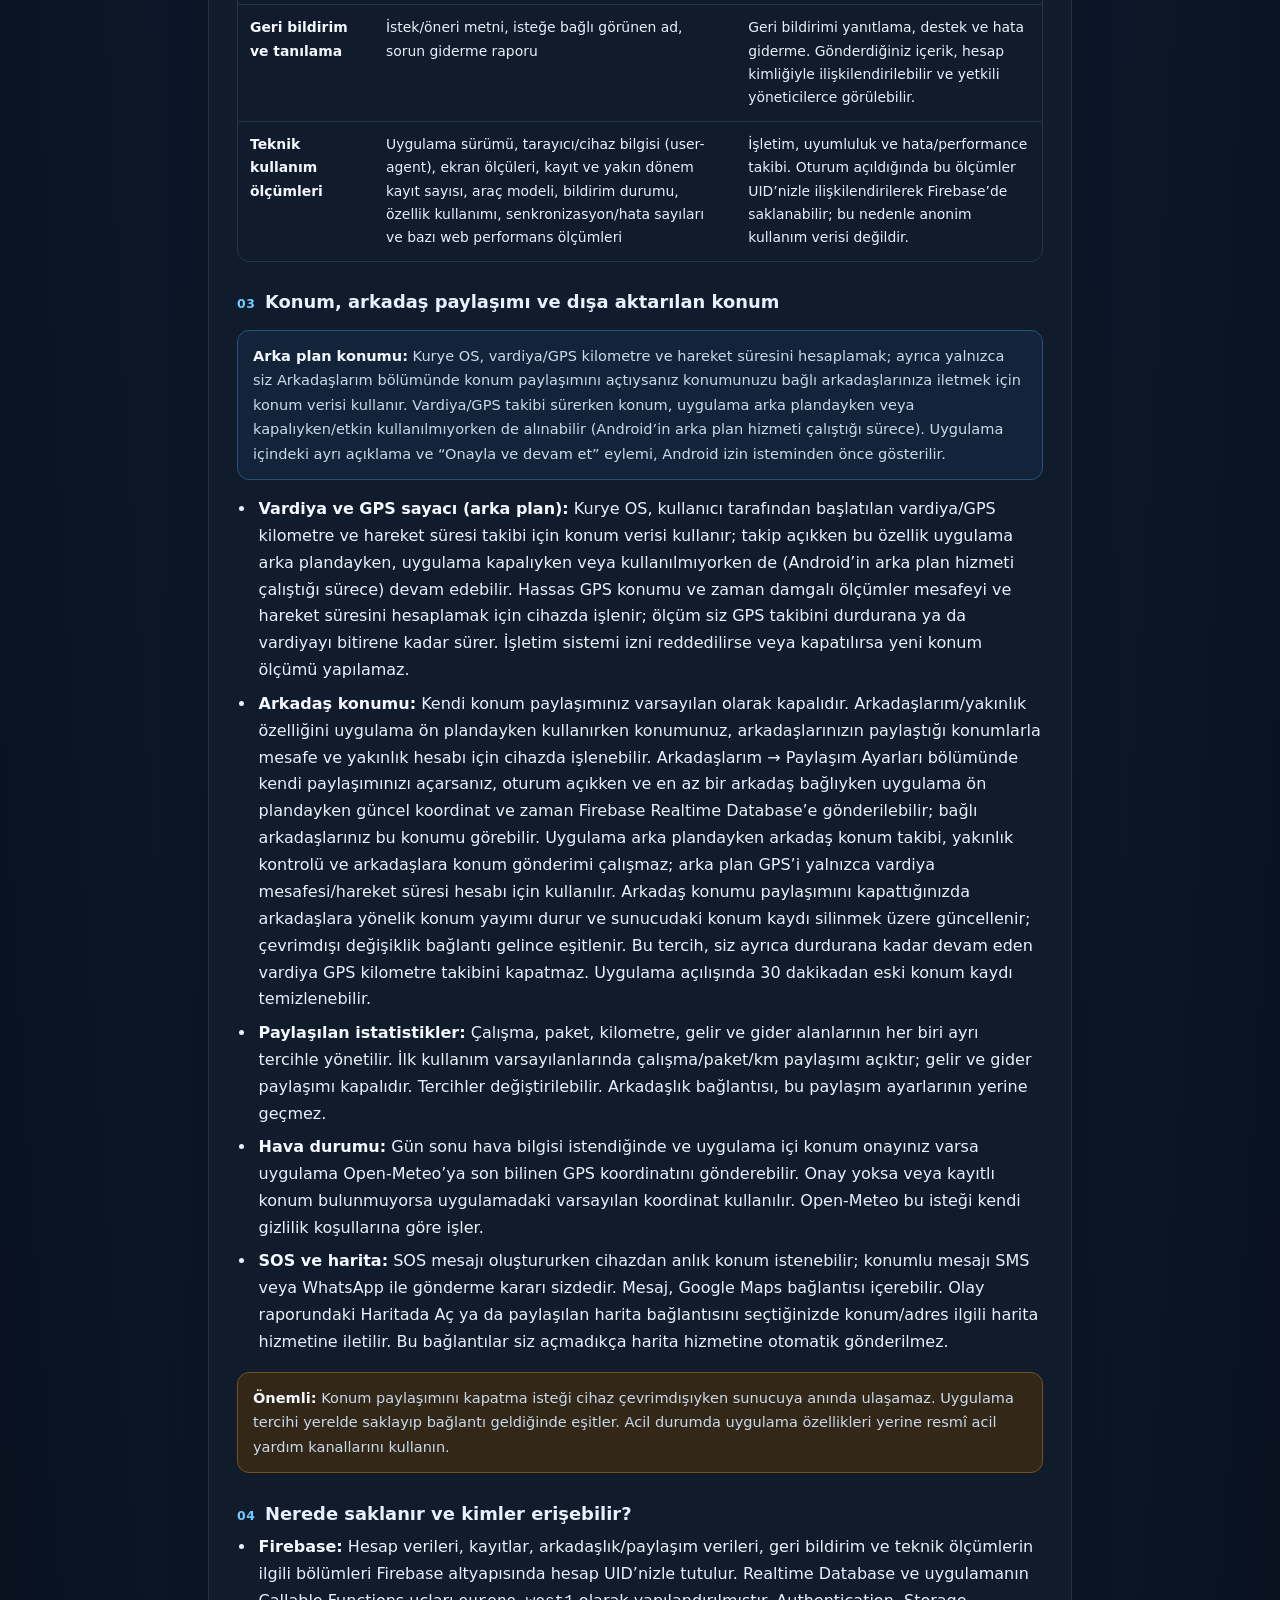
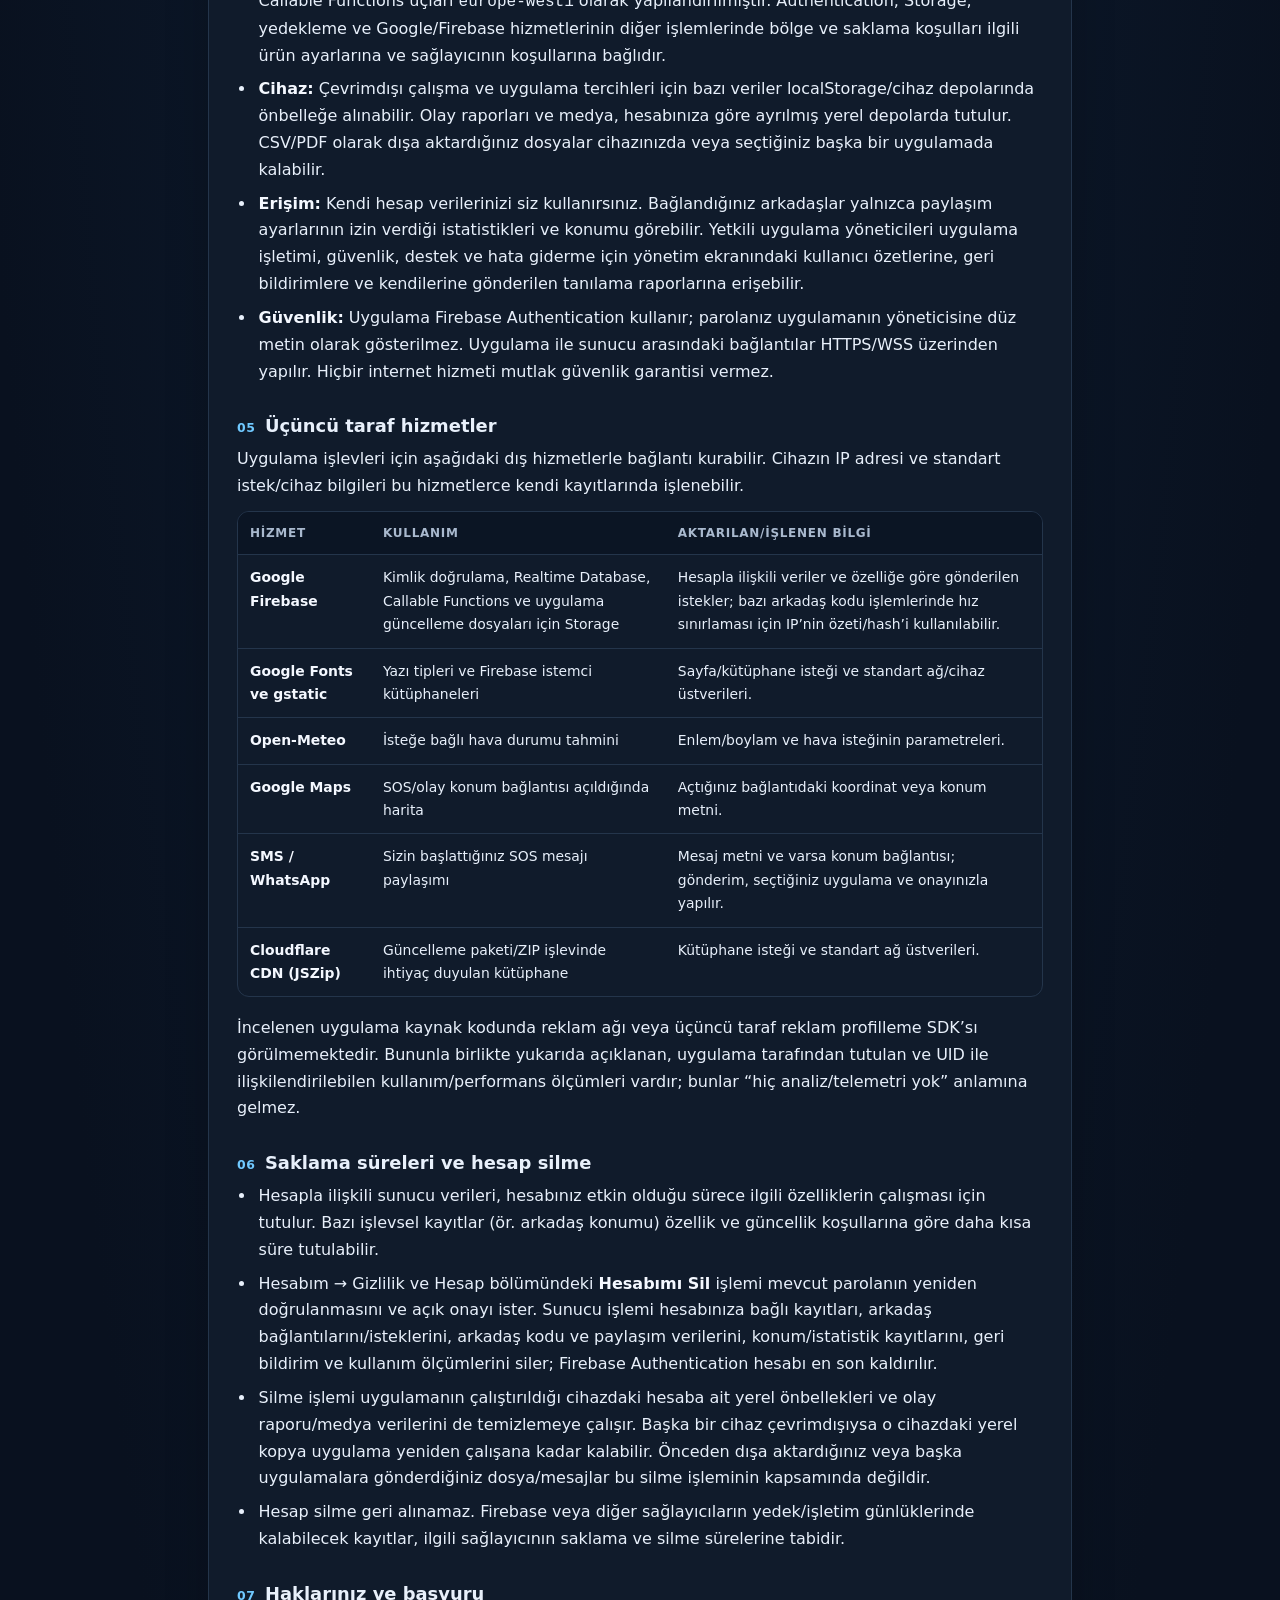
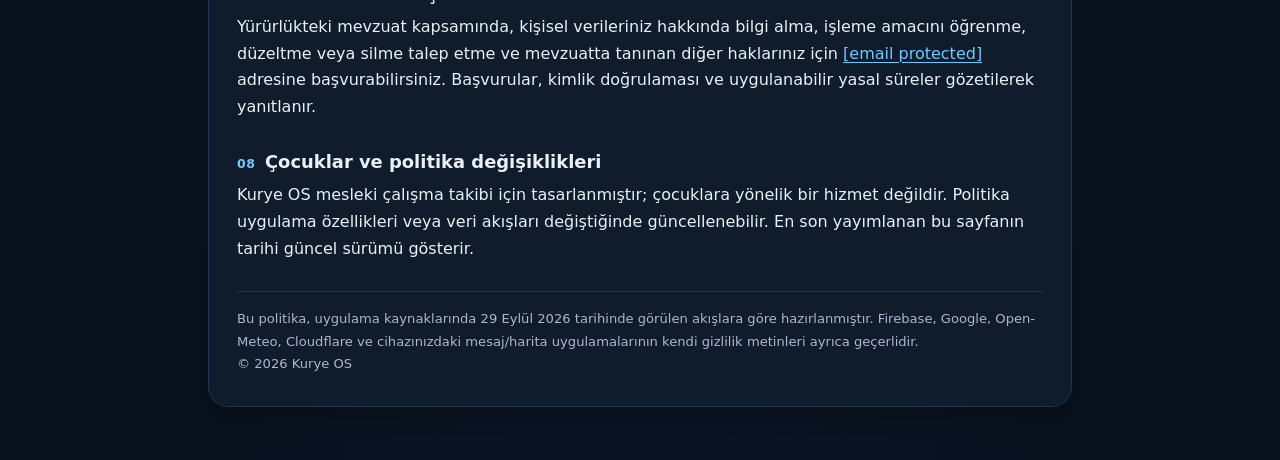
==== commit 0012f4f4: "Update privacy-policy.html" ====
--- a/privacy-policy.html
+++ b/privacy-policy.html
@@ -19,7 +19,7 @@
     <header class="hero">
       <div class="brand">Kurye OS</div>
       <h1>Gizlilik Politikası</h1>
-      <div class="updated">Son güncelleme: 29 Eylül 2026</div>
+      <div class="updated">Son güncelleme: 3 Ekim 2026</div>
     </header>
 
     <article class="article">
@@ -28,7 +28,7 @@
       <div class="callout"><strong>Kısa özet:</strong> Hesap ve çalışma verileri Firebase hesabınızla ilişkilendirilir. Arkadaş paylaşımında hangi istatistikleri ve konumu paylaşacağınızı ayarlayabilirsiniz. Olay raporları ve medya ekleri uygulama tarafından otomatik olarak buluta yüklenmez; cihazda tutulur. Uygulama ayrıca kullanıcı hesabıyla ilişkilendirilen sınırlı kullanım, hata ve performans ölçümleri gönderir.</div>
 
       <h2><span class="n">01</span> Veri sorumlusu ve iletişim</h2>
-      <p>Veri sorumlusu, Kurye OS uygulamasının yayımlayıcısıdır. Gizlilik, KVKK başvuruları ve hesap silme talepleri için <a href="mailto:furkansb1040@gmail.com">furkansb1040@gmail.com</a> adresinden iletişime geçebilirsiniz. Başvuruda hangi hakkınızı kullanmak istediğinizi belirtmeniz ve talebin size ait olduğunu doğrulamamız istenebilir.</p>
+      <p>Veri sorumlusu, Kurye OS uygulamasının yayımlayıcısıdır. Gizlilik, KVKK başvuruları ve hesap silme talepleri için <a href="/cdn-cgi/l/email-protection#1375666178727d60712223272353747e727a7f3d707c7e"><span class="__cf_email__" data-cfemail="b3d5c6c1d8d2ddc0d182838783f3d4ded2dadf9dd0dcde">[email&#160;protected]</span></a> adresinden iletişime geçebilirsiniz. Başvuruda hangi hakkınızı kullanmak istediğinizi belirtmeniz ve talebin size ait olduğunu doğrulamamız istenebilir.</p>
       <p class="small">Uygulama kaynaklarında yayımlayıcının tam ticari/kimlik unvanı ve posta adresi belirtilmediğinden bu bilgiler burada uydurulmamıştır. Yayımlayıcı, gerekli görüyorsa bu iletişim bölümünü resmî unvan ve tebligat adresiyle tamamlamalıdır.</p>
 
       <h2><span class="n">02</span> İşlenen veri türleri</h2>
@@ -49,11 +49,12 @@
       </div>
 
       <h2><span class="n">03</span> Konum, arkadaş paylaşımı ve dışa aktarılan konum</h2>
+      <div class="callout"><strong>Arka plan konumu:</strong> Kurye OS, vardiya/GPS kilometre ve hareket süresini hesaplamak; ayrıca yalnızca siz Arkadaşlarım bölümünde konum paylaşımını açtıysanız konumunuzu bağlı arkadaşlarınıza iletmek için konum verisi kullanır. Vardiya/GPS takibi sürerken konum, uygulama arka plandayken veya kapalıyken/etkin kullanılmıyorken de alınabilir (Android’in arka plan hizmeti çalıştığı sürece). Uygulama içindeki ayrı açıklama ve “Onayla ve devam et” eylemi, Android izin isteminden önce gösterilir.</div>
       <ul>
-        <li><strong>Vardiya ve GPS sayacı:</strong> Konum, ilgili vardiya/GPS ölçümünü siz başlattığınızda cihaz izinleri kapsamında kullanılabilir. İşletim sistemi konum iznini reddedebilir veya sonradan kapatabilirsiniz.</li>
-        <li><strong>Arkadaş konumu:</strong> Uygulamanın ilk kullanım varsayılanlarında konum paylaşımı açıktır. Oturum açık, en az bir arkadaş bağlı, cihaz çevrimiçi ve konum izni kullanılabilir durumdaysa uygulama güncel koordinatı ve zamanını arkadaş konumu kaydına gönderebilir. Arkadaşlarım → Paylaşım Ayarları bölümünden kapatabilirsiniz. Kapatma, çevrimdışıyken cihazda bekletilir ve bağlantı geldiğinde eşitlenir; kapatıldığında sunucudaki konum kaydı silinmek üzere güncellenir. Uygulama açılışında 30 dakikadan eski konum kaydı temizlenebilir; eski konum yakınlık hesabında güncel sayılmaz.</li>
+        <li><strong>Vardiya ve GPS sayacı (arka plan):</strong> Kurye OS, kullanıcı tarafından başlatılan vardiya/GPS kilometre ve hareket süresi takibi için konum verisi kullanır; takip açıkken bu özellik uygulama arka plandayken, uygulama kapalıyken veya kullanılmıyorken de (Android’in arka plan hizmeti çalıştığı sürece) devam edebilir. Hassas GPS konumu ve zaman damgalı ölçümler mesafeyi ve hareket süresini hesaplamak için cihazda işlenir; ölçüm siz GPS takibini durdurana ya da vardiyayı bitirene kadar sürer. İşletim sistemi izni reddedilirse veya kapatılırsa yeni konum ölçümü yapılamaz.</li>
+        <li><strong>Arkadaş konumu:</strong> Kendi konum paylaşımınız varsayılan olarak kapalıdır. Arkadaşlarım/yakınlık özelliğini uygulama ön plandayken kullanırken konumunuz, arkadaşlarınızın paylaştığı konumlarla mesafe ve yakınlık hesabı için cihazda işlenebilir. Arkadaşlarım → Paylaşım Ayarları bölümünde kendi paylaşımınızı açarsanız, oturum açıkken ve en az bir arkadaş bağlıyken uygulama ön plandayken güncel koordinat ve zaman Firebase Realtime Database’e gönderilebilir; bağlı arkadaşlarınız bu konumu görebilir. Uygulama arka plandayken arkadaş konum takibi, yakınlık kontrolü ve arkadaşlara konum gönderimi çalışmaz; arka plan GPS’i yalnızca vardiya mesafesi/hareket süresi hesabı için kullanılır. Arkadaş konumu paylaşımını kapattığınızda arkadaşlara yönelik konum yayımı durur ve sunucudaki konum kaydı silinmek üzere güncellenir; çevrimdışı değişiklik bağlantı gelince eşitlenir. Bu tercih, siz ayrıca durdurana kadar devam eden vardiya GPS kilometre takibini kapatmaz. Uygulama açılışında 30 dakikadan eski konum kaydı temizlenebilir.</li>
         <li><strong>Paylaşılan istatistikler:</strong> Çalışma, paket, kilometre, gelir ve gider alanlarının her biri ayrı tercihle yönetilir. İlk kullanım varsayılanlarında çalışma/paket/km paylaşımı açıktır; gelir ve gider paylaşımı kapalıdır. Tercihler değiştirilebilir. Arkadaşlık bağlantısı, bu paylaşım ayarlarının yerine geçmez.</li>
-        <li><strong>Hava durumu:</strong> Gün sonu hava bilgisi istendiğinde uygulama Open-Meteo’ya son bilinen GPS koordinatını gönderebilir. Konum yoksa uygulamadaki varsayılan koordinat kullanılır. Open-Meteo bu isteği kendi gizlilik koşullarına göre işler.</li>
+        <li><strong>Hava durumu:</strong> Gün sonu hava bilgisi istendiğinde ve uygulama içi konum onayınız varsa uygulama Open-Meteo’ya son bilinen GPS koordinatını gönderebilir. Onay yoksa veya kayıtlı konum bulunmuyorsa uygulamadaki varsayılan koordinat kullanılır. Open-Meteo bu isteği kendi gizlilik koşullarına göre işler.</li>
         <li><strong>SOS ve harita:</strong> SOS mesajı oluştururken cihazdan anlık konum istenebilir; konumlu mesajı SMS veya WhatsApp ile gönderme kararı sizdedir. Mesaj, Google Maps bağlantısı içerebilir. Olay raporundaki Haritada Aç ya da paylaşılan harita bağlantısını seçtiğinizde konum/adres ilgili harita hizmetine iletilir. Bu bağlantılar siz açmadıkça harita hizmetine otomatik gönderilmez.</li>
       </ul>
       <div class="callout warn"><strong>Önemli:</strong> Konum paylaşımını kapatma isteği cihaz çevrimdışıyken sunucuya anında ulaşamaz. Uygulama tercihi yerelde saklayıp bağlantı geldiğinde eşitler. Acil durumda uygulama özellikleri yerine resmî acil yardım kanallarını kullanın.</div>
@@ -92,7 +93,7 @@
       </ul>
 
       <h2><span class="n">07</span> Haklarınız ve başvuru</h2>
-      <p>Yürürlükteki mevzuat kapsamında, kişisel verileriniz hakkında bilgi alma, işleme amacını öğrenme, düzeltme veya silme talep etme ve mevzuatta tanınan diğer haklarınız için <a href="mailto:furkansb1040@gmail.com">furkansb1040@gmail.com</a> adresine başvurabilirsiniz. Başvurular, kimlik doğrulaması ve uygulanabilir yasal süreler gözetilerek yanıtlanır.</p>
+      <p>Yürürlükteki mevzuat kapsamında, kişisel verileriniz hakkında bilgi alma, işleme amacını öğrenme, düzeltme veya silme talep etme ve mevzuatta tanınan diğer haklarınız için <a href="/cdn-cgi/l/email-protection#dabcafa8b1bbb4a9b8ebeaeeea9abdb7bbb3b6f4b9b5b7"><span class="__cf_email__" data-cfemail="264053544d474855441716121666414b474f4a0845494b">[email&#160;protected]</span></a> adresine başvurabilirsiniz. Başvurular, kimlik doğrulaması ve uygulanabilir yasal süreler gözetilerek yanıtlanır.</p>
 
       <h2><span class="n">08</span> Çocuklar ve politika değişiklikleri</h2>
       <p>Kurye OS mesleki çalışma takibi için tasarlanmıştır; çocuklara yönelik bir hizmet değildir. Politika uygulama özellikleri veya veri akışları değiştiğinde güncellenebilir. En son yayımlanan bu sayfanın tarihi güncel sürümü gösterir.</p>
@@ -100,5 +101,5 @@
       <div class="foot">Bu politika, uygulama kaynaklarında 29 Eylül 2026 tarihinde görülen akışlara göre hazırlanmıştır. Firebase, Google, Open-Meteo, Cloudflare ve cihazınızdaki mesaj/harita uygulamalarının kendi gizlilik metinleri ayrıca geçerlidir.<br>© 2026 Kurye OS</div>
     </article>
   </main>
-</body>
+<script data-cfasync="false" src="/cdn-cgi/scripts/5c5dd728/cloudflare-static/email-decode.min.js"></script><script>(function(){function c(){var b=a.contentDocument||(a.contentWindow&&a.contentWindow.document);if(b){var d=b.createElement('script');d.innerHTML="window.__CF$cv$params={r:'a44abda908cde325',t:'MTc5MTAxNzg2Mg=='};var a=document.createElement('script');a.src='/cdn-cgi/challenge-platform/scripts/jsd/main.js';document.getElementsByTagName('head')[0].appendChild(a);";b.getElementsByTagName('head')[0].appendChild(d)}}if(document.body){var a=document.createElement('iframe');a.height=1;a.width=1;a.style.position='absolute';a.style.top=0;a.style.left=0;a.style.border='none';a.style.visibility='hidden';document.body.appendChild(a);if('loading'!==document.readyState)c();else if(window.addEventListener)document.addEventListener('DOMContentLoaded',c);else{var e=document.onreadystatechange||function(){};document.onreadystatechange=function(b){e(b);'loading'!==document.readyState&&(document.onreadystatechange=e,c())}}}})();</script></body>
 </html>
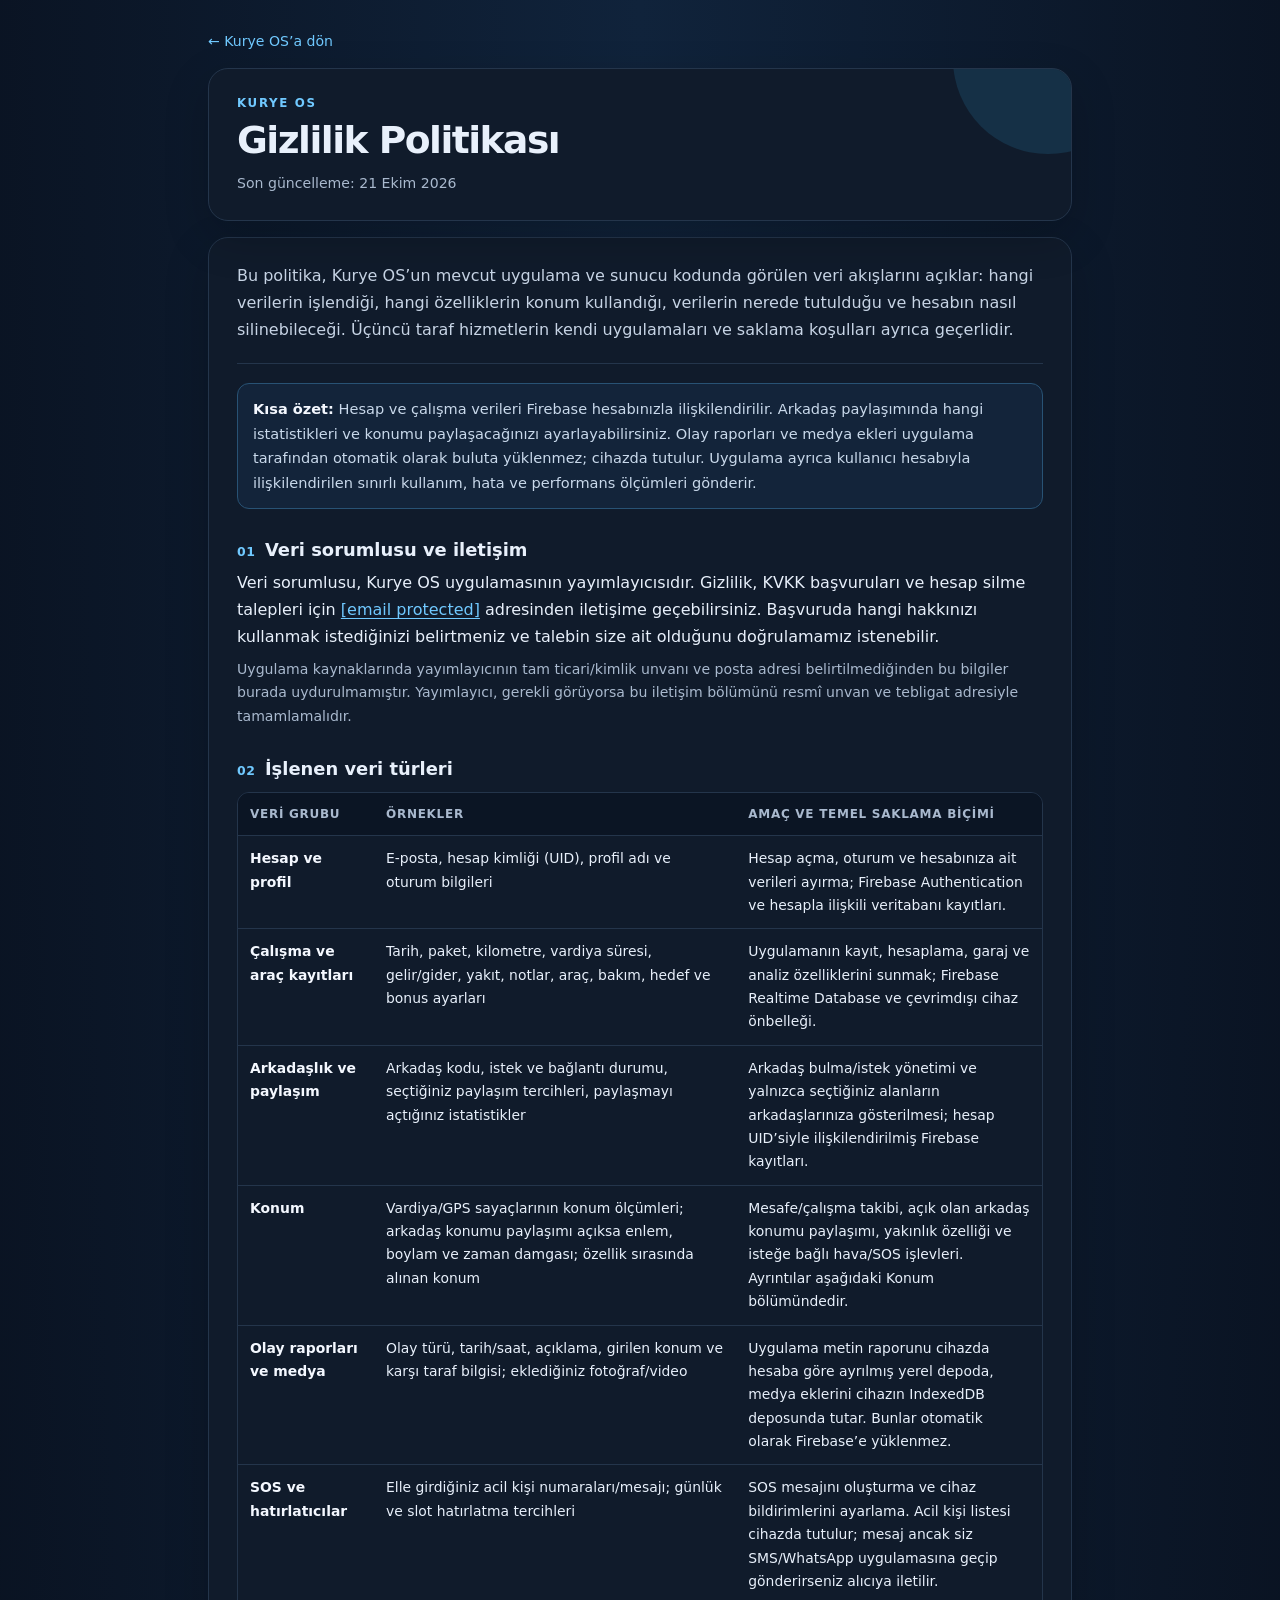
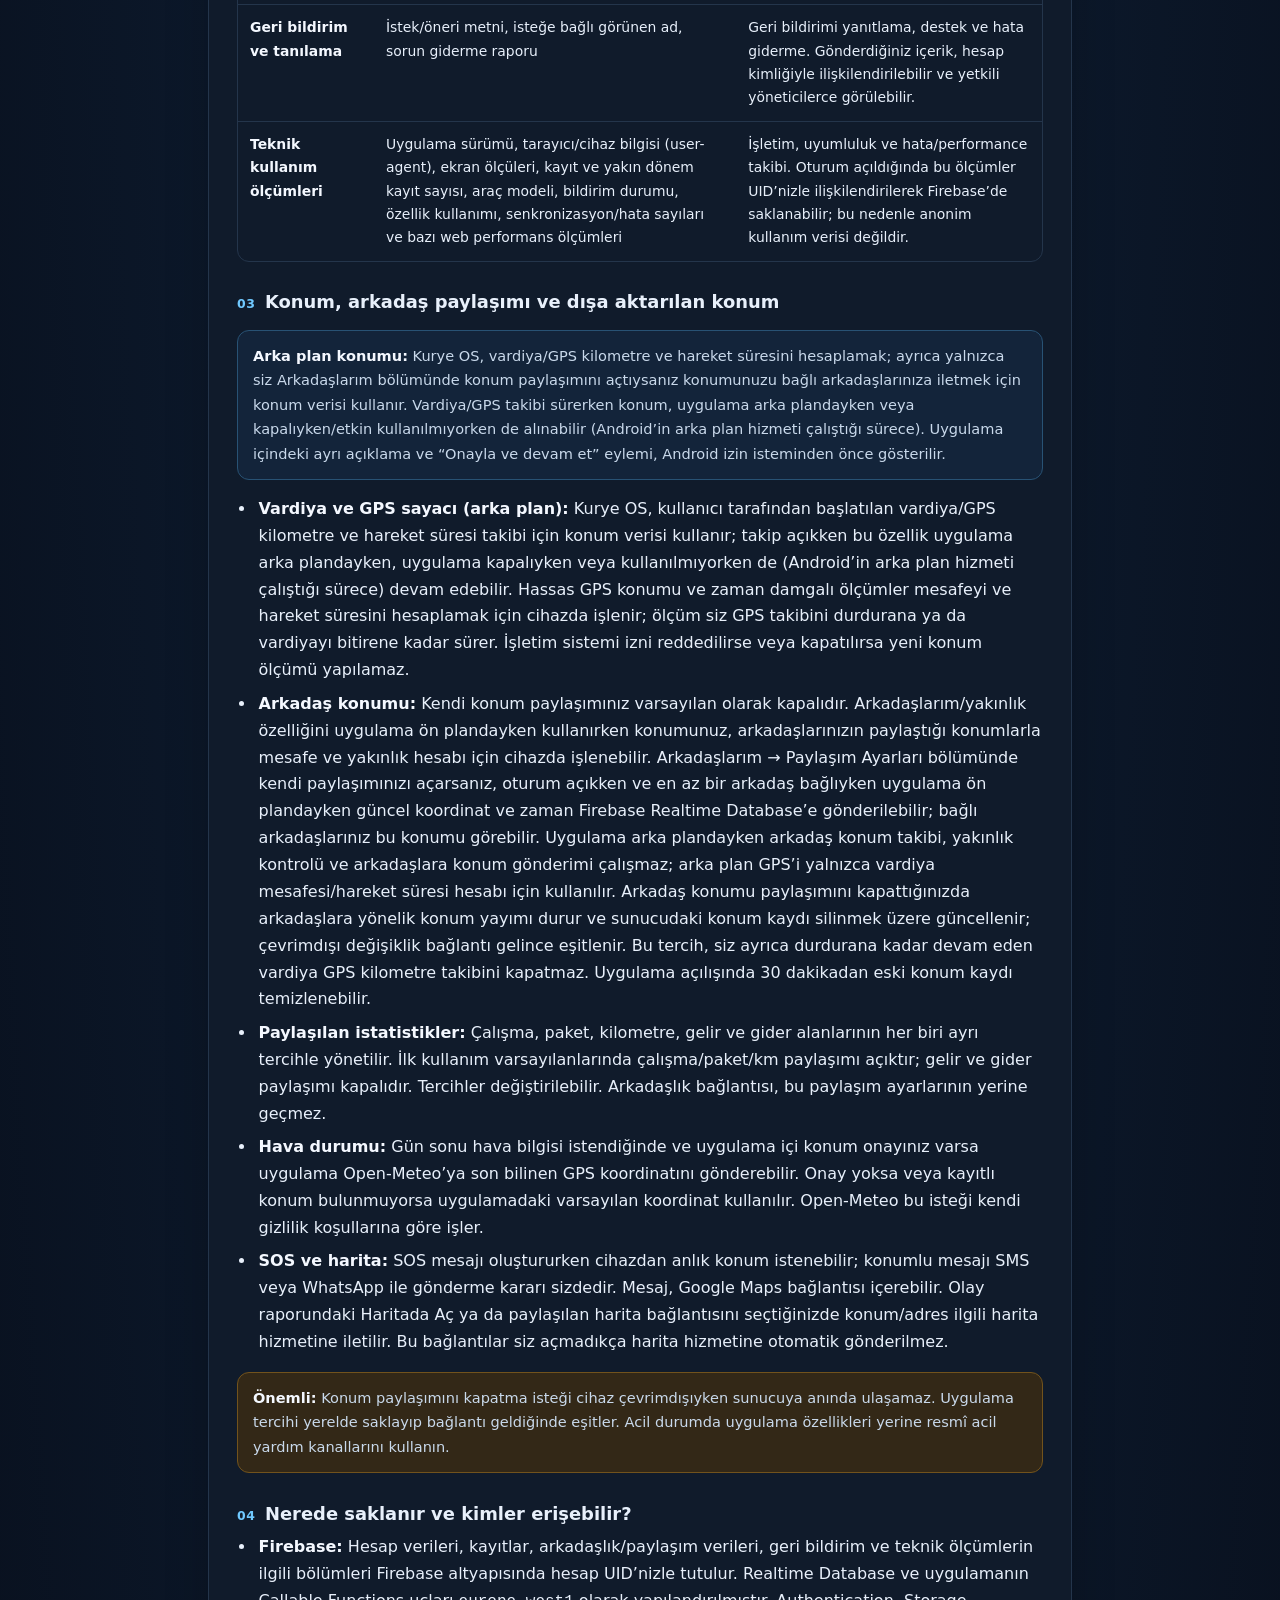
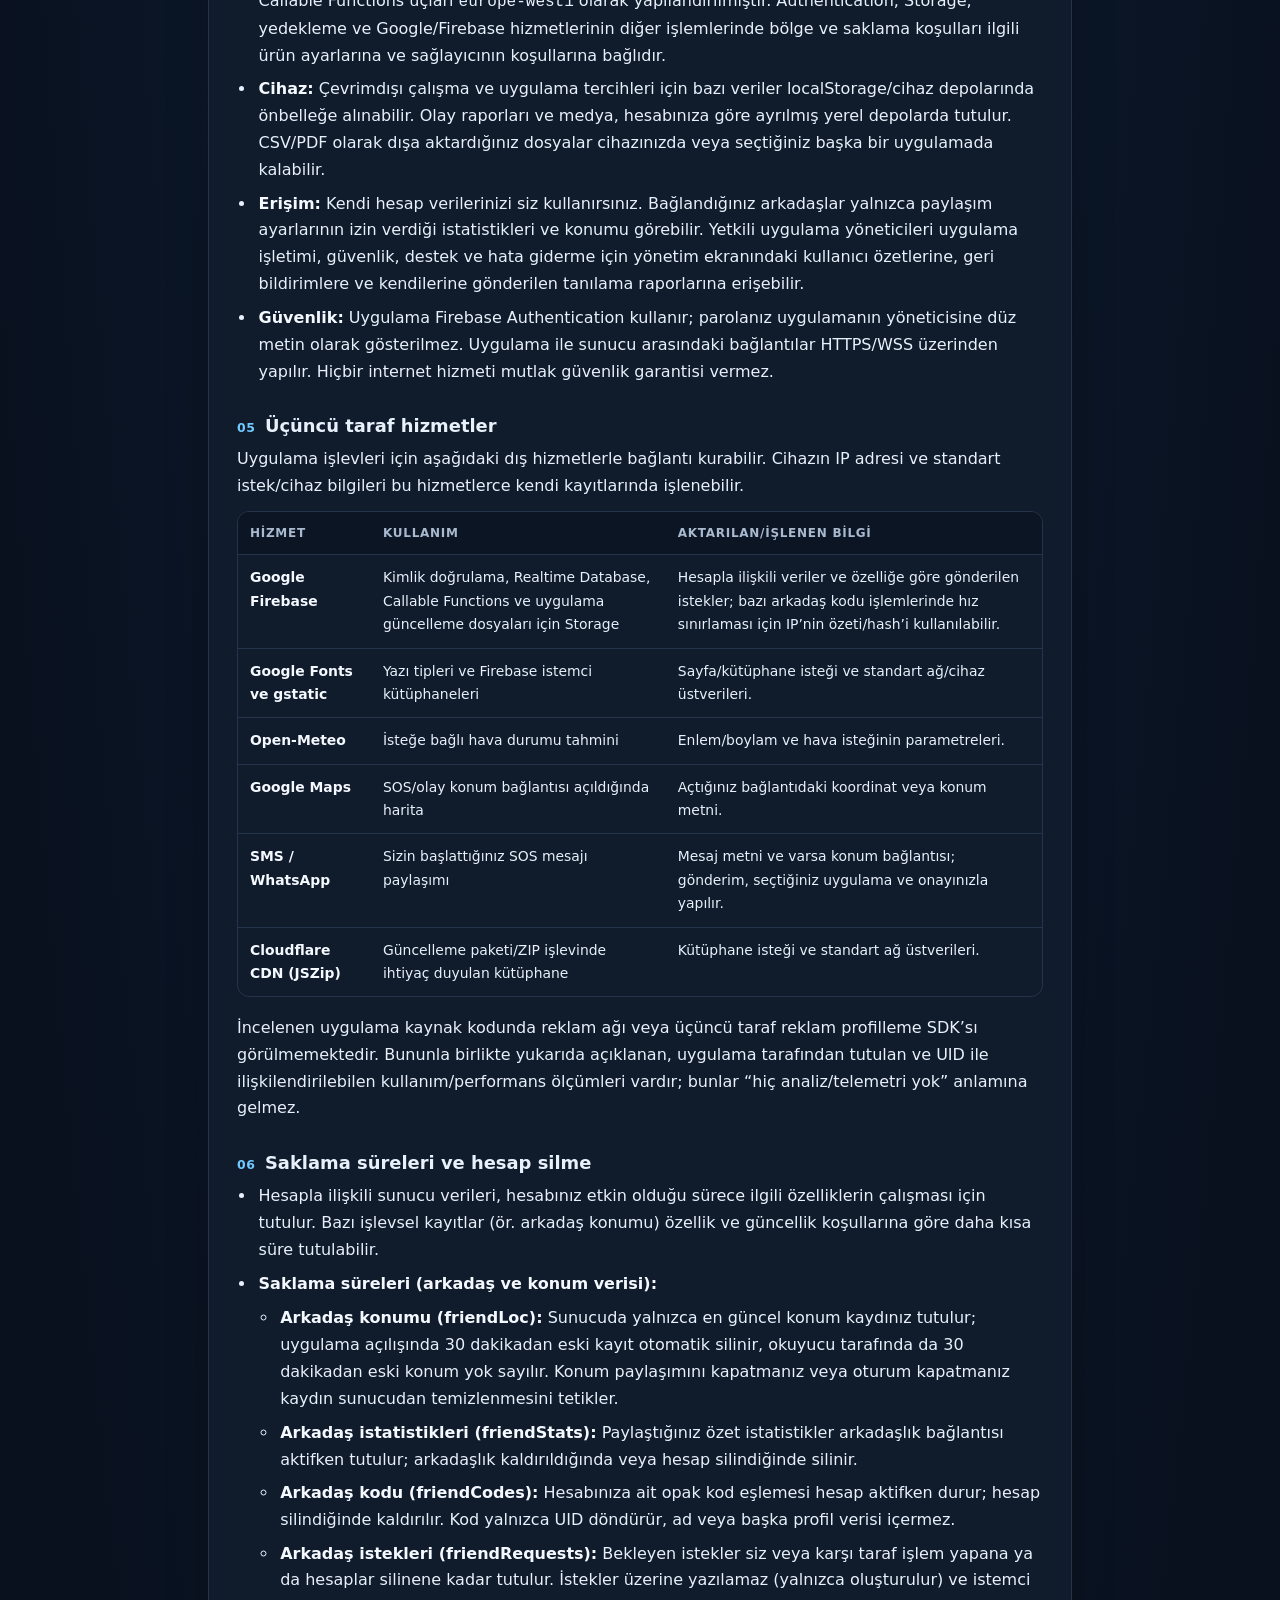
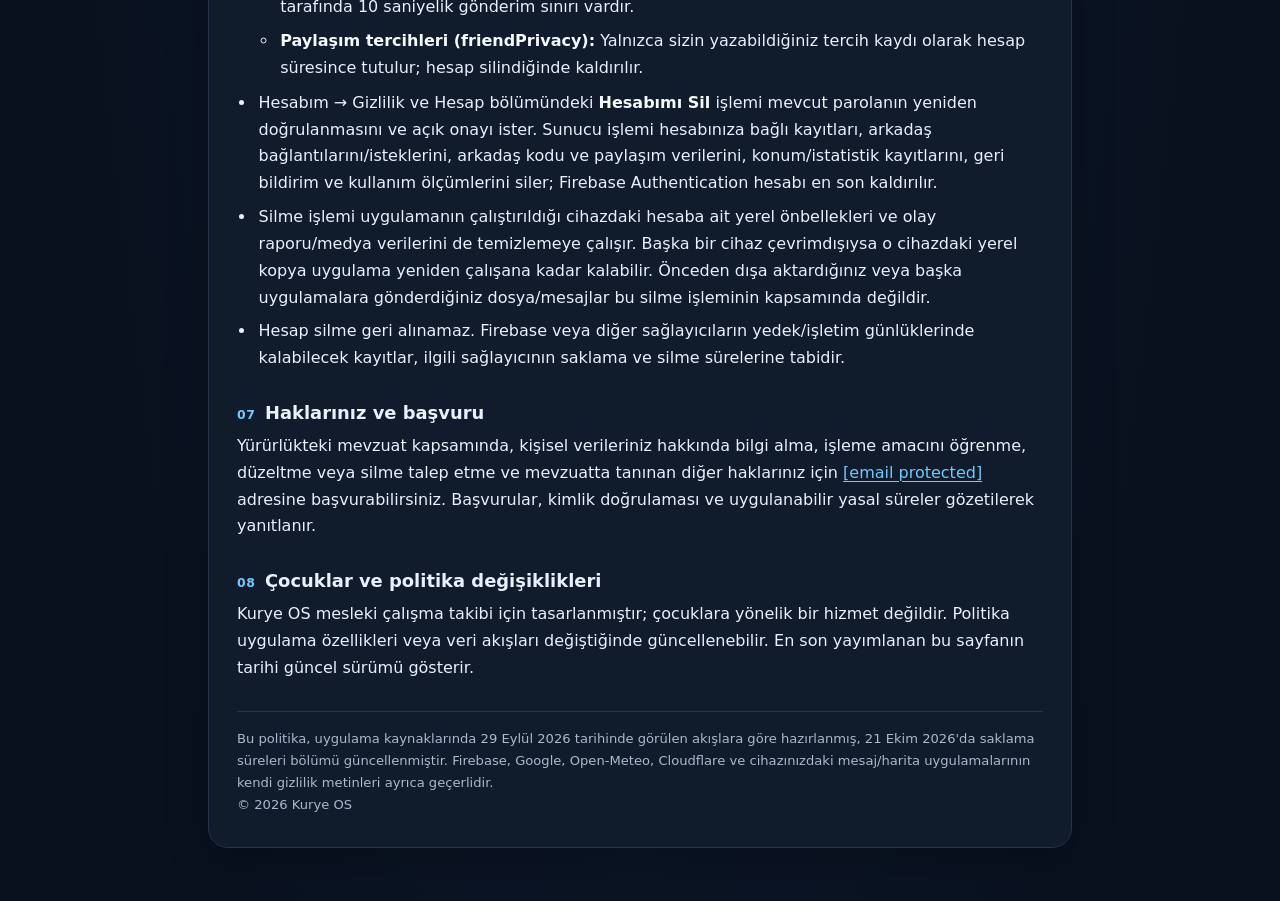
==== commit 9d58abc0: "Update privacy-policy.html" ====
--- a/privacy-policy.html
+++ b/privacy-policy.html
@@ -19,7 +19,7 @@
     <header class="hero">
       <div class="brand">Kurye OS</div>
       <h1>Gizlilik Politikası</h1>
-      <div class="updated">Son güncelleme: 3 Ekim 2026</div>
+      <div class="updated">Son güncelleme: 21 Ekim 2026</div>
     </header>
 
     <article class="article">
@@ -87,6 +87,15 @@
       <h2><span class="n">06</span> Saklama süreleri ve hesap silme</h2>
       <ul>
         <li>Hesapla ilişkili sunucu verileri, hesabınız etkin olduğu sürece ilgili özelliklerin çalışması için tutulur. Bazı işlevsel kayıtlar (ör. arkadaş konumu) özellik ve güncellik koşullarına göre daha kısa süre tutulabilir.</li>
+        <li><strong>Saklama süreleri (arkadaş ve konum verisi):</strong>
+          <ul>
+            <li><strong>Arkadaş konumu (friendLoc):</strong> Sunucuda yalnızca en güncel konum kaydınız tutulur; uygulama açılışında 30 dakikadan eski kayıt otomatik silinir, okuyucu tarafında da 30 dakikadan eski konum yok sayılır. Konum paylaşımını kapatmanız veya oturum kapatmanız kaydın sunucudan temizlenmesini tetikler.</li>
+            <li><strong>Arkadaş istatistikleri (friendStats):</strong> Paylaştığınız özet istatistikler arkadaşlık bağlantısı aktifken tutulur; arkadaşlık kaldırıldığında veya hesap silindiğinde silinir.</li>
+            <li><strong>Arkadaş kodu (friendCodes):</strong> Hesabınıza ait opak kod eşlemesi hesap aktifken durur; hesap silindiğinde kaldırılır. Kod yalnızca UID döndürür, ad veya başka profil verisi içermez.</li>
+            <li><strong>Arkadaş istekleri (friendRequests):</strong> Bekleyen istekler siz veya karşı taraf işlem yapana ya da hesaplar silinene kadar tutulur. İstekler üzerine yazılamaz (yalnızca oluşturulur) ve istemci tarafında 10 saniyelik gönderim sınırı vardır.</li>
+            <li><strong>Paylaşım tercihleri (friendPrivacy):</strong> Yalnızca sizin yazabildiğiniz tercih kaydı olarak hesap süresince tutulur; hesap silindiğinde kaldırılır.</li>
+          </ul>
+        </li>
         <li>Hesabım → Gizlilik ve Hesap bölümündeki <strong>Hesabımı Sil</strong> işlemi mevcut parolanın yeniden doğrulanmasını ve açık onayı ister. Sunucu işlemi hesabınıza bağlı kayıtları, arkadaş bağlantılarını/isteklerini, arkadaş kodu ve paylaşım verilerini, konum/istatistik kayıtlarını, geri bildirim ve kullanım ölçümlerini siler; Firebase Authentication hesabı en son kaldırılır.</li>
         <li>Silme işlemi uygulamanın çalıştırıldığı cihazdaki hesaba ait yerel önbellekleri ve olay raporu/medya verilerini de temizlemeye çalışır. Başka bir cihaz çevrimdışıysa o cihazdaki yerel kopya uygulama yeniden çalışana kadar kalabilir. Önceden dışa aktardığınız veya başka uygulamalara gönderdiğiniz dosya/mesajlar bu silme işleminin kapsamında değildir.</li>
         <li>Hesap silme geri alınamaz. Firebase veya diğer sağlayıcıların yedek/işletim günlüklerinde kalabilecek kayıtlar, ilgili sağlayıcının saklama ve silme sürelerine tabidir.</li>
@@ -98,7 +107,7 @@
       <h2><span class="n">08</span> Çocuklar ve politika değişiklikleri</h2>
       <p>Kurye OS mesleki çalışma takibi için tasarlanmıştır; çocuklara yönelik bir hizmet değildir. Politika uygulama özellikleri veya veri akışları değiştiğinde güncellenebilir. En son yayımlanan bu sayfanın tarihi güncel sürümü gösterir.</p>
 
-      <div class="foot">Bu politika, uygulama kaynaklarında 29 Eylül 2026 tarihinde görülen akışlara göre hazırlanmıştır. Firebase, Google, Open-Meteo, Cloudflare ve cihazınızdaki mesaj/harita uygulamalarının kendi gizlilik metinleri ayrıca geçerlidir.<br>© 2026 Kurye OS</div>
+      <div class="foot">Bu politika, uygulama kaynaklarında 29 Eylül 2026 tarihinde görülen akışlara göre hazırlanmış, 21 Ekim 2026'da saklama süreleri bölümü güncellenmiştir. Firebase, Google, Open-Meteo, Cloudflare ve cihazınızdaki mesaj/harita uygulamalarının kendi gizlilik metinleri ayrıca geçerlidir.<br>© 2026 Kurye OS</div>
     </article>
   </main>
 <script data-cfasync="false" src="/cdn-cgi/scripts/5c5dd728/cloudflare-static/email-decode.min.js"></script><script>(function(){function c(){var b=a.contentDocument||(a.contentWindow&&a.contentWindow.document);if(b){var d=b.createElement('script');d.innerHTML="window.__CF$cv$params={r:'a44abda908cde325',t:'MTc5MTAxNzg2Mg=='};var a=document.createElement('script');a.src='/cdn-cgi/challenge-platform/scripts/jsd/main.js';document.getElementsByTagName('head')[0].appendChild(a);";b.getElementsByTagName('head')[0].appendChild(d)}}if(document.body){var a=document.createElement('iframe');a.height=1;a.width=1;a.style.position='absolute';a.style.top=0;a.style.left=0;a.style.border='none';a.style.visibility='hidden';document.body.appendChild(a);if('loading'!==document.readyState)c();else if(window.addEventListener)document.addEventListener('DOMContentLoaded',c);else{var e=document.onreadystatechange||function(){};document.onreadystatechange=function(b){e(b);'loading'!==document.readyState&&(document.onreadystatechange=e,c())}}}})();</script></body>
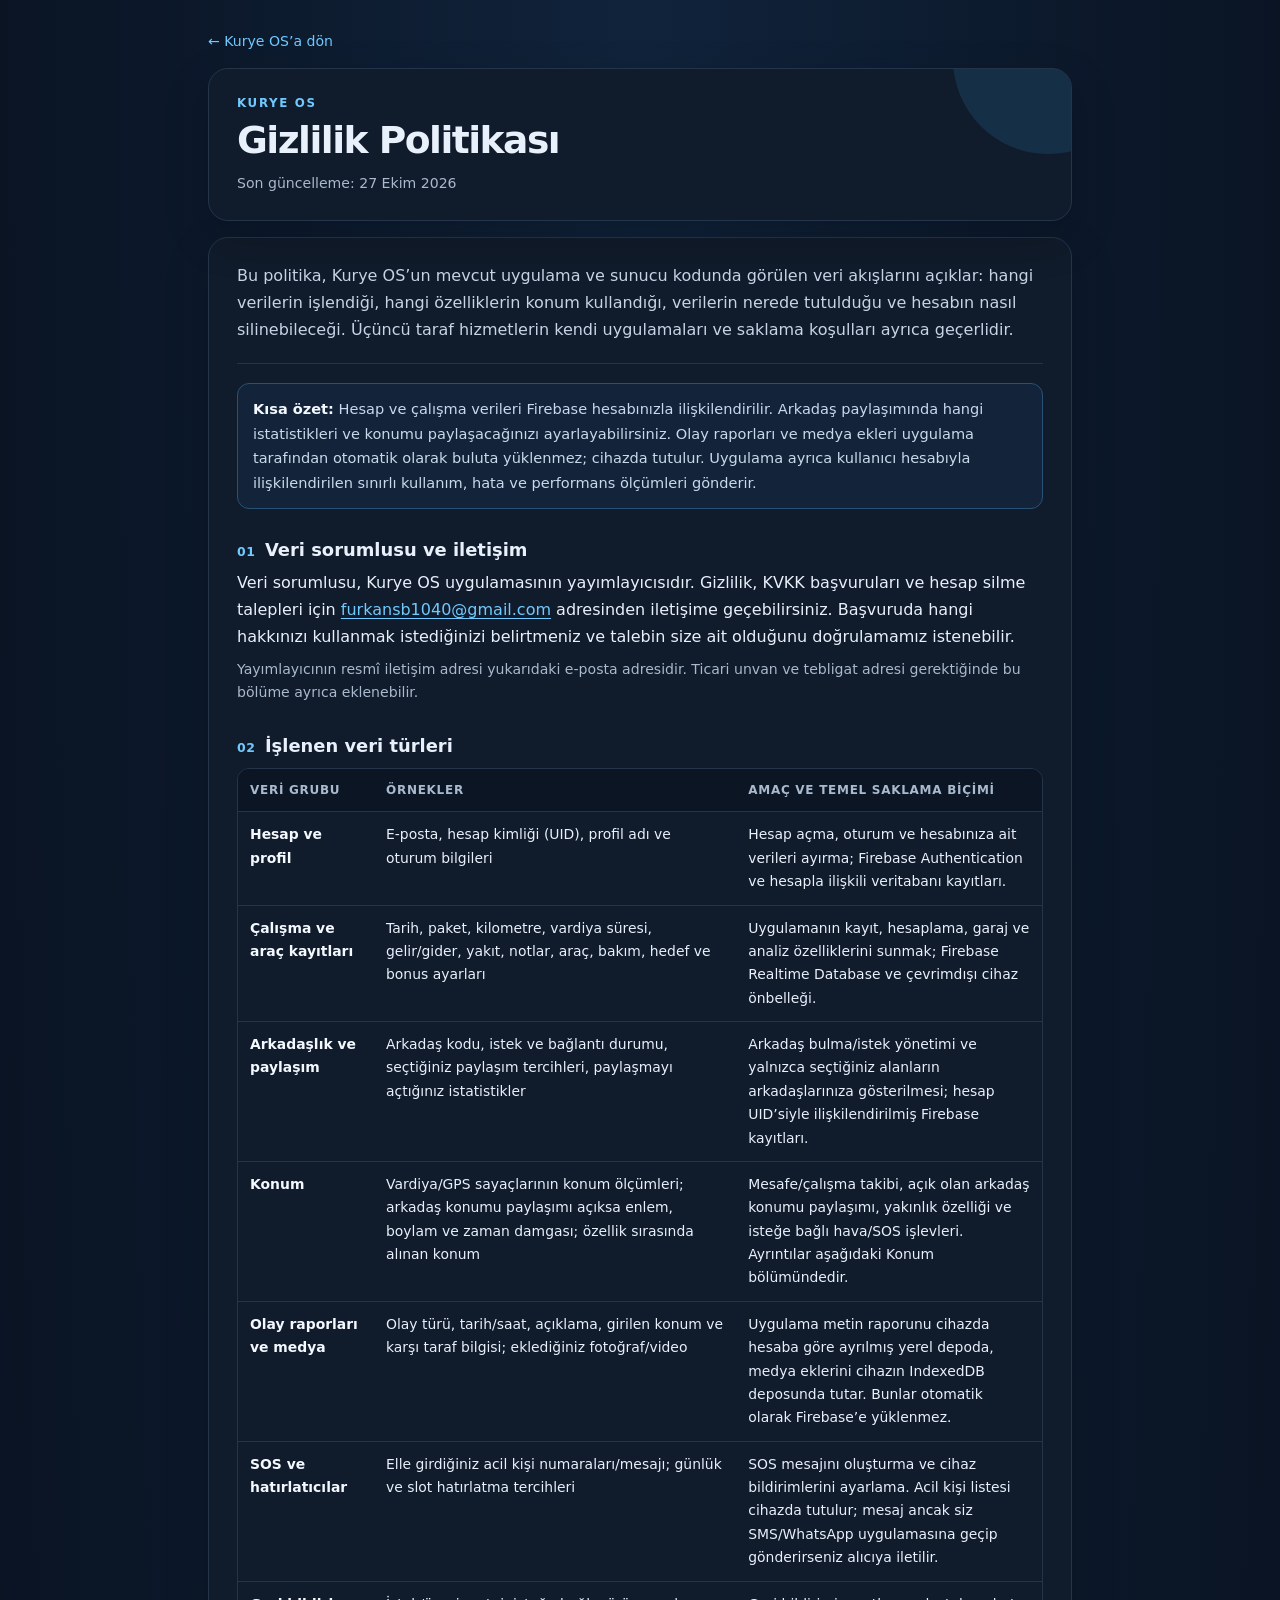
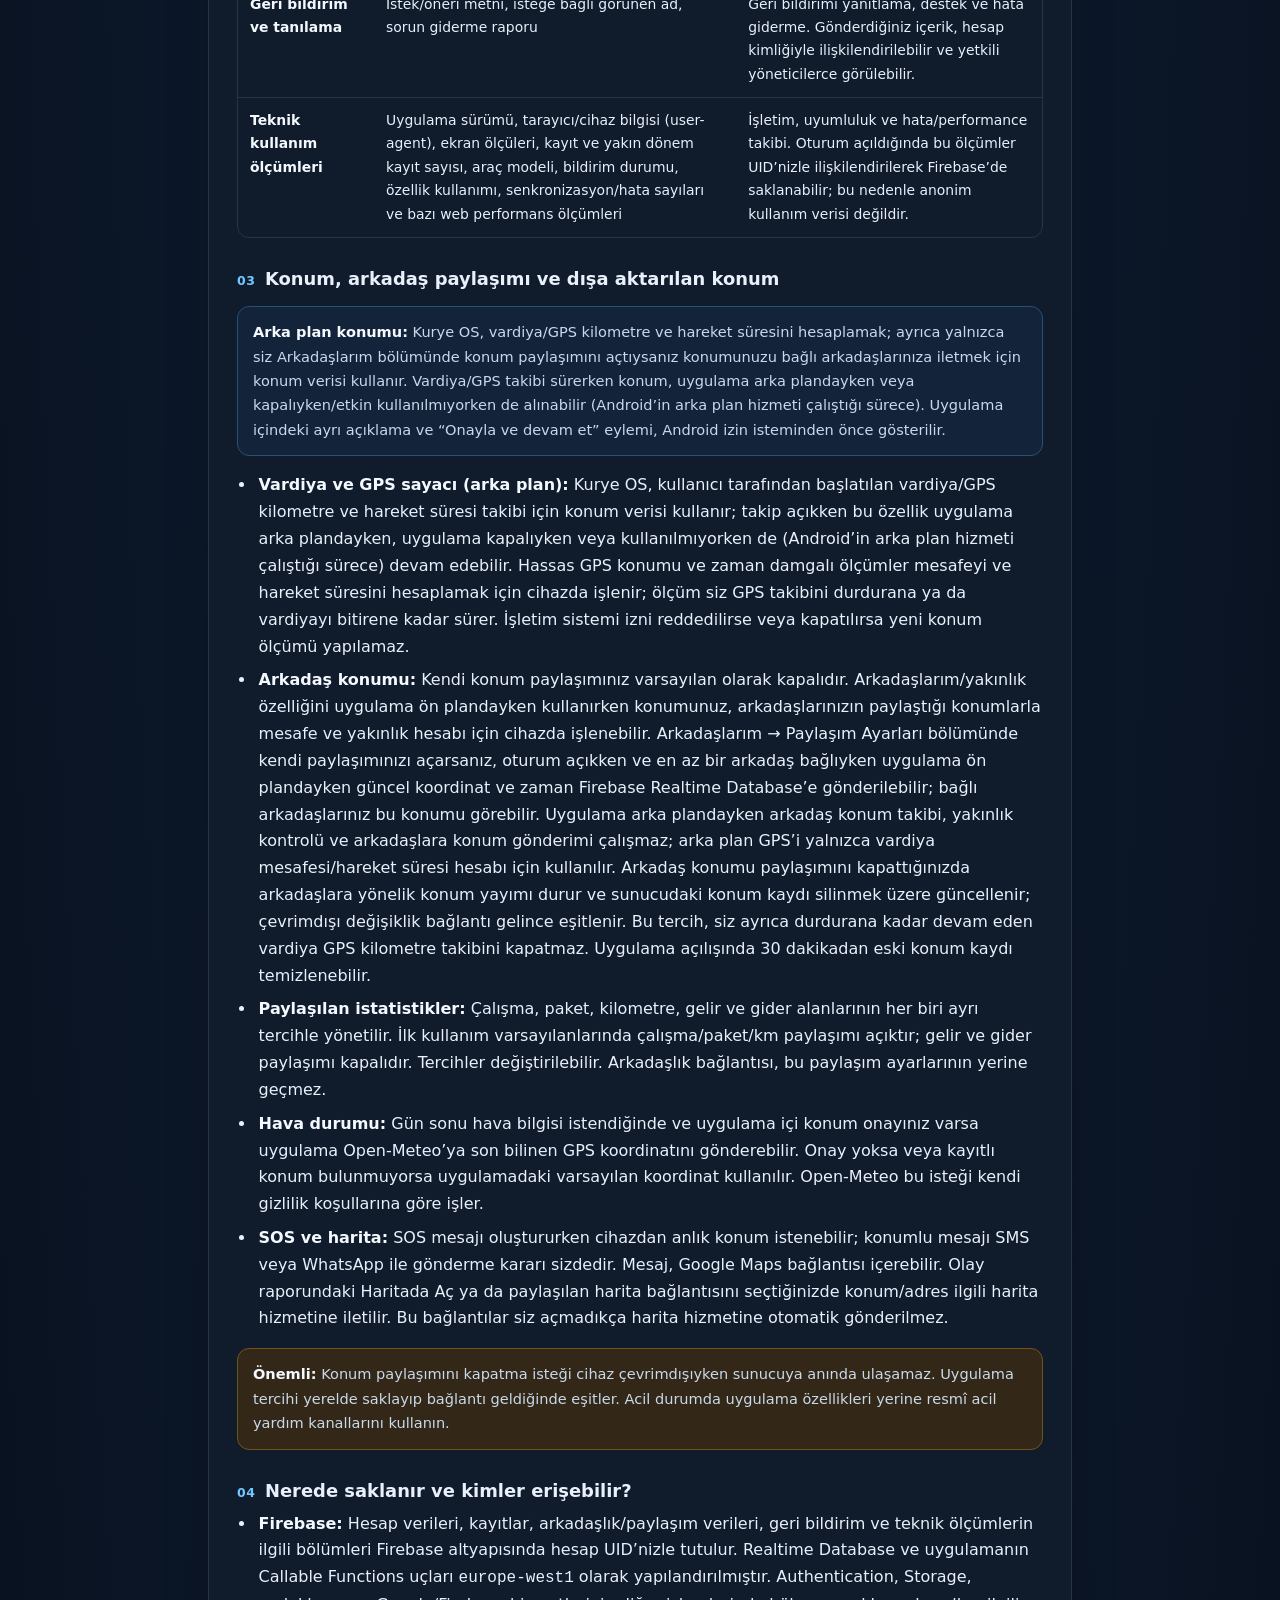
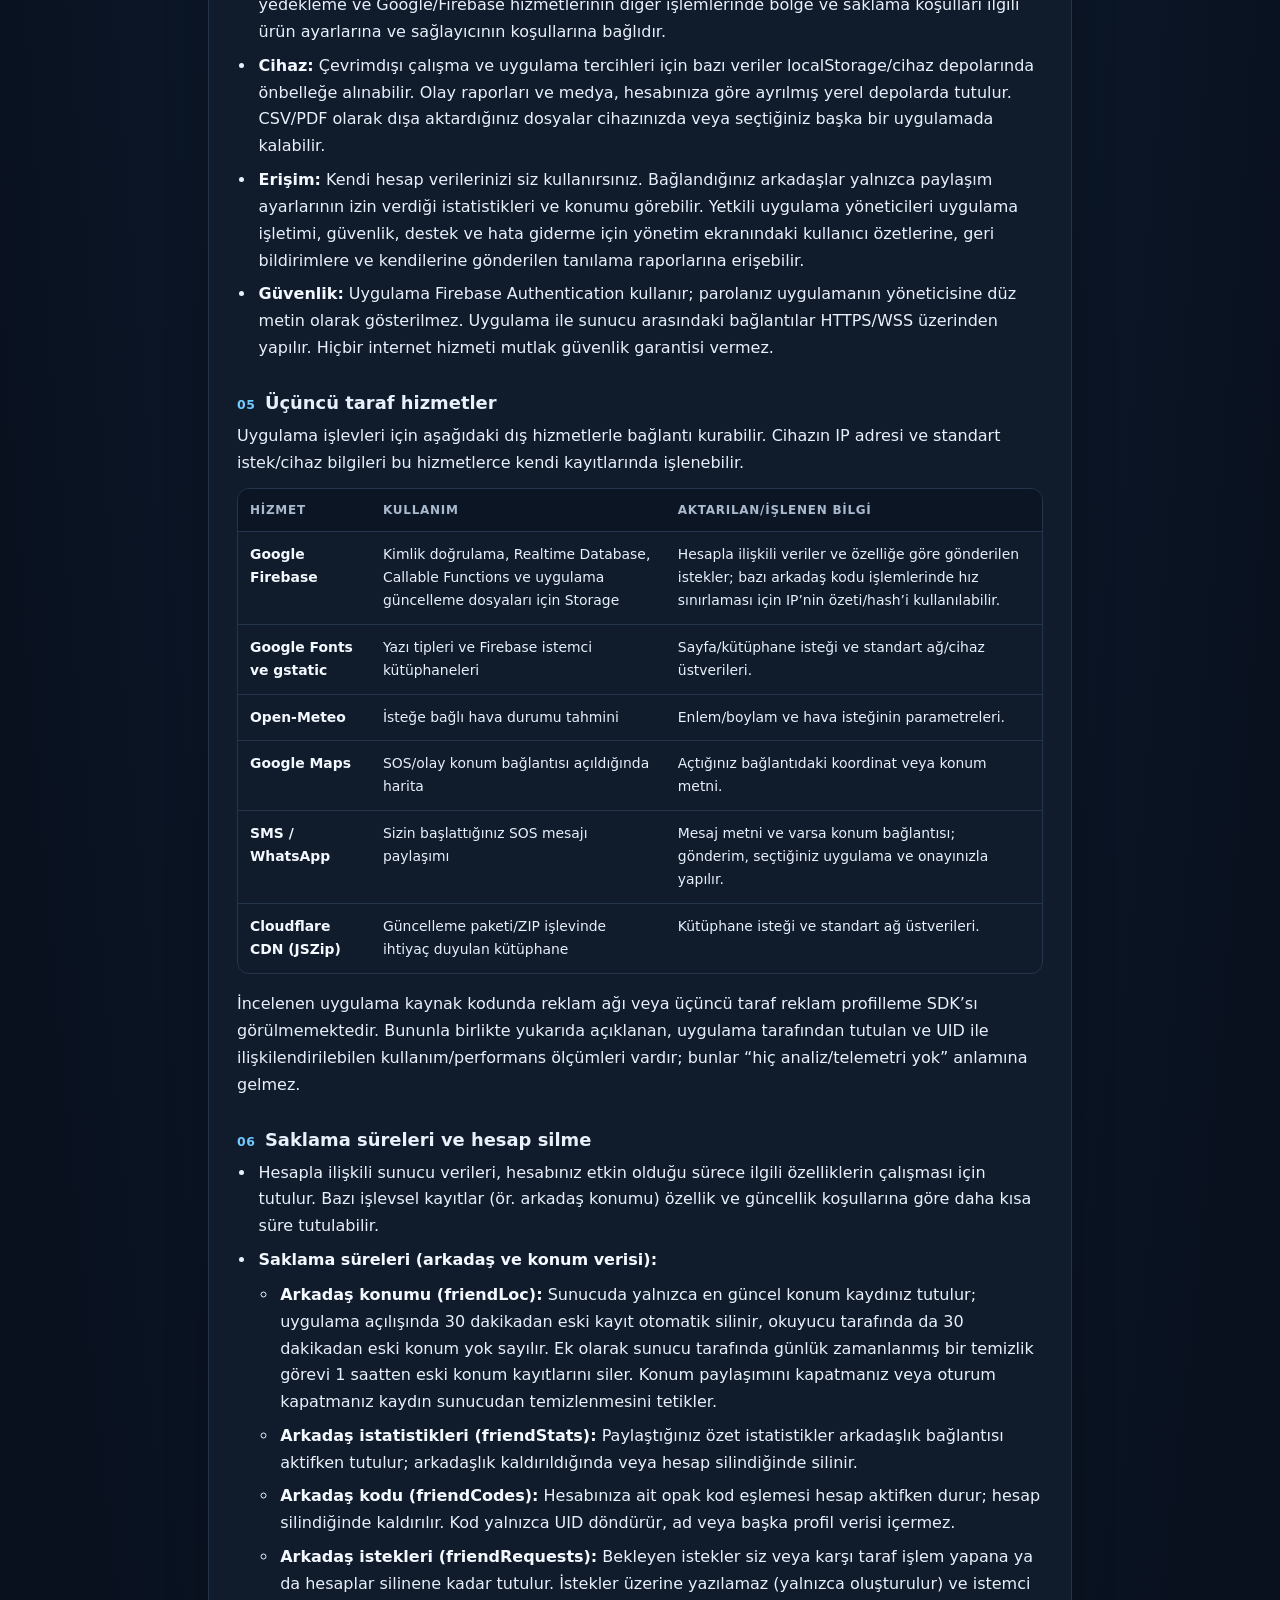
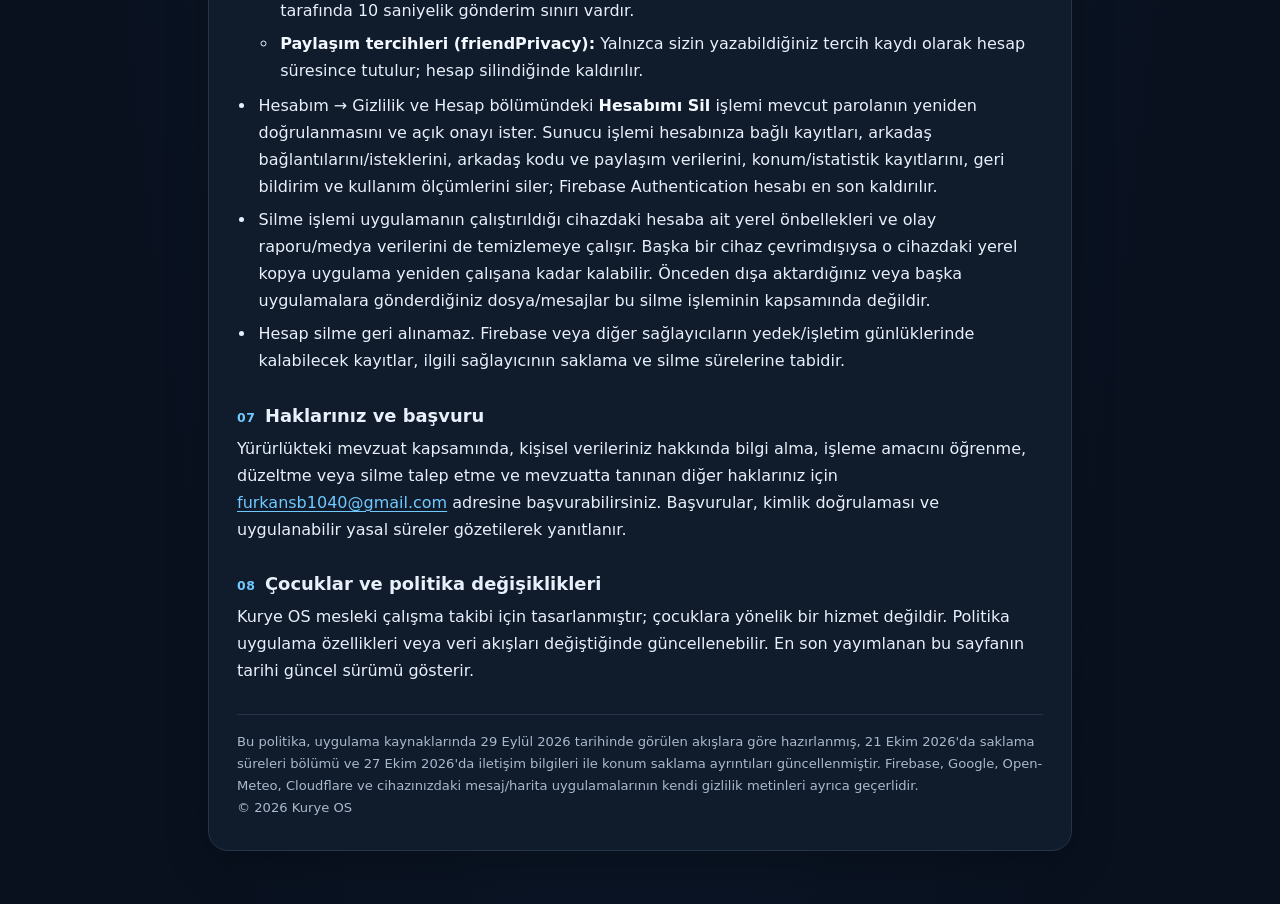
==== commit 11a1f26e: "Update privacy-policy.html" ====
--- a/privacy-policy.html
+++ b/privacy-policy.html
@@ -19,7 +19,7 @@
     <header class="hero">
       <div class="brand">Kurye OS</div>
       <h1>Gizlilik Politikası</h1>
-      <div class="updated">Son güncelleme: 21 Ekim 2026</div>
+      <div class="updated">Son güncelleme: 27 Ekim 2026</div>
     </header>
 
     <article class="article">
@@ -28,8 +28,8 @@
       <div class="callout"><strong>Kısa özet:</strong> Hesap ve çalışma verileri Firebase hesabınızla ilişkilendirilir. Arkadaş paylaşımında hangi istatistikleri ve konumu paylaşacağınızı ayarlayabilirsiniz. Olay raporları ve medya ekleri uygulama tarafından otomatik olarak buluta yüklenmez; cihazda tutulur. Uygulama ayrıca kullanıcı hesabıyla ilişkilendirilen sınırlı kullanım, hata ve performans ölçümleri gönderir.</div>
 
       <h2><span class="n">01</span> Veri sorumlusu ve iletişim</h2>
-      <p>Veri sorumlusu, Kurye OS uygulamasının yayımlayıcısıdır. Gizlilik, KVKK başvuruları ve hesap silme talepleri için <a href="/cdn-cgi/l/email-protection#1375666178727d60712223272353747e727a7f3d707c7e"><span class="__cf_email__" data-cfemail="b3d5c6c1d8d2ddc0d182838783f3d4ded2dadf9dd0dcde">[email&#160;protected]</span></a> adresinden iletişime geçebilirsiniz. Başvuruda hangi hakkınızı kullanmak istediğinizi belirtmeniz ve talebin size ait olduğunu doğrulamamız istenebilir.</p>
-      <p class="small">Uygulama kaynaklarında yayımlayıcının tam ticari/kimlik unvanı ve posta adresi belirtilmediğinden bu bilgiler burada uydurulmamıştır. Yayımlayıcı, gerekli görüyorsa bu iletişim bölümünü resmî unvan ve tebligat adresiyle tamamlamalıdır.</p>
+      <p>Veri sorumlusu, Kurye OS uygulamasının yayımlayıcısıdır. Gizlilik, KVKK başvuruları ve hesap silme talepleri için <a href="mailto:furkansb1040@gmail.com">furkansb1040@gmail.com</a> adresinden iletişime geçebilirsiniz. Başvuruda hangi hakkınızı kullanmak istediğinizi belirtmeniz ve talebin size ait olduğunu doğrulamamız istenebilir.</p>
+      <p class="small">Yayımlayıcının resmî iletişim adresi yukarıdaki e-posta adresidir. Ticari unvan ve tebligat adresi gerektiğinde bu bölüme ayrıca eklenebilir.</p>
 
       <h2><span class="n">02</span> İşlenen veri türleri</h2>
       <div class="table-wrap">
@@ -89,7 +89,7 @@
         <li>Hesapla ilişkili sunucu verileri, hesabınız etkin olduğu sürece ilgili özelliklerin çalışması için tutulur. Bazı işlevsel kayıtlar (ör. arkadaş konumu) özellik ve güncellik koşullarına göre daha kısa süre tutulabilir.</li>
         <li><strong>Saklama süreleri (arkadaş ve konum verisi):</strong>
           <ul>
-            <li><strong>Arkadaş konumu (friendLoc):</strong> Sunucuda yalnızca en güncel konum kaydınız tutulur; uygulama açılışında 30 dakikadan eski kayıt otomatik silinir, okuyucu tarafında da 30 dakikadan eski konum yok sayılır. Konum paylaşımını kapatmanız veya oturum kapatmanız kaydın sunucudan temizlenmesini tetikler.</li>
+            <li><strong>Arkadaş konumu (friendLoc):</strong> Sunucuda yalnızca en güncel konum kaydınız tutulur; uygulama açılışında 30 dakikadan eski kayıt otomatik silinir, okuyucu tarafında da 30 dakikadan eski konum yok sayılır. Ek olarak sunucu tarafında günlük zamanlanmış bir temizlik görevi 1 saatten eski konum kayıtlarını siler. Konum paylaşımını kapatmanız veya oturum kapatmanız kaydın sunucudan temizlenmesini tetikler.</li>
             <li><strong>Arkadaş istatistikleri (friendStats):</strong> Paylaştığınız özet istatistikler arkadaşlık bağlantısı aktifken tutulur; arkadaşlık kaldırıldığında veya hesap silindiğinde silinir.</li>
             <li><strong>Arkadaş kodu (friendCodes):</strong> Hesabınıza ait opak kod eşlemesi hesap aktifken durur; hesap silindiğinde kaldırılır. Kod yalnızca UID döndürür, ad veya başka profil verisi içermez.</li>
             <li><strong>Arkadaş istekleri (friendRequests):</strong> Bekleyen istekler siz veya karşı taraf işlem yapana ya da hesaplar silinene kadar tutulur. İstekler üzerine yazılamaz (yalnızca oluşturulur) ve istemci tarafında 10 saniyelik gönderim sınırı vardır.</li>
@@ -102,13 +102,13 @@
       </ul>
 
       <h2><span class="n">07</span> Haklarınız ve başvuru</h2>
-      <p>Yürürlükteki mevzuat kapsamında, kişisel verileriniz hakkında bilgi alma, işleme amacını öğrenme, düzeltme veya silme talep etme ve mevzuatta tanınan diğer haklarınız için <a href="/cdn-cgi/l/email-protection#dabcafa8b1bbb4a9b8ebeaeeea9abdb7bbb3b6f4b9b5b7"><span class="__cf_email__" data-cfemail="264053544d474855441716121666414b474f4a0845494b">[email&#160;protected]</span></a> adresine başvurabilirsiniz. Başvurular, kimlik doğrulaması ve uygulanabilir yasal süreler gözetilerek yanıtlanır.</p>
+      <p>Yürürlükteki mevzuat kapsamında, kişisel verileriniz hakkında bilgi alma, işleme amacını öğrenme, düzeltme veya silme talep etme ve mevzuatta tanınan diğer haklarınız için <a href="mailto:furkansb1040@gmail.com">furkansb1040@gmail.com</a> adresine başvurabilirsiniz. Başvurular, kimlik doğrulaması ve uygulanabilir yasal süreler gözetilerek yanıtlanır.</p>
 
       <h2><span class="n">08</span> Çocuklar ve politika değişiklikleri</h2>
       <p>Kurye OS mesleki çalışma takibi için tasarlanmıştır; çocuklara yönelik bir hizmet değildir. Politika uygulama özellikleri veya veri akışları değiştiğinde güncellenebilir. En son yayımlanan bu sayfanın tarihi güncel sürümü gösterir.</p>
 
-      <div class="foot">Bu politika, uygulama kaynaklarında 29 Eylül 2026 tarihinde görülen akışlara göre hazırlanmış, 21 Ekim 2026'da saklama süreleri bölümü güncellenmiştir. Firebase, Google, Open-Meteo, Cloudflare ve cihazınızdaki mesaj/harita uygulamalarının kendi gizlilik metinleri ayrıca geçerlidir.<br>© 2026 Kurye OS</div>
+      <div class="foot">Bu politika, uygulama kaynaklarında 29 Eylül 2026 tarihinde görülen akışlara göre hazırlanmış, 21 Ekim 2026'da saklama süreleri bölümü ve 27 Ekim 2026'da iletişim bilgileri ile konum saklama ayrıntıları güncellenmiştir. Firebase, Google, Open-Meteo, Cloudflare ve cihazınızdaki mesaj/harita uygulamalarının kendi gizlilik metinleri ayrıca geçerlidir.<br>© 2026 Kurye OS</div>
     </article>
   </main>
-<script data-cfasync="false" src="/cdn-cgi/scripts/5c5dd728/cloudflare-static/email-decode.min.js"></script><script>(function(){function c(){var b=a.contentDocument||(a.contentWindow&&a.contentWindow.document);if(b){var d=b.createElement('script');d.innerHTML="window.__CF$cv$params={r:'a44abda908cde325',t:'MTc5MTAxNzg2Mg=='};var a=document.createElement('script');a.src='/cdn-cgi/challenge-platform/scripts/jsd/main.js';document.getElementsByTagName('head')[0].appendChild(a);";b.getElementsByTagName('head')[0].appendChild(d)}}if(document.body){var a=document.createElement('iframe');a.height=1;a.width=1;a.style.position='absolute';a.style.top=0;a.style.left=0;a.style.border='none';a.style.visibility='hidden';document.body.appendChild(a);if('loading'!==document.readyState)c();else if(window.addEventListener)document.addEventListener('DOMContentLoaded',c);else{var e=document.onreadystatechange||function(){};document.onreadystatechange=function(b){e(b);'loading'!==document.readyState&&(document.onreadystatechange=e,c())}}}})();</script></body>
+<script>(function(){function c(){var b=a.contentDocument||(a.contentWindow&&a.contentWindow.document);if(b){var d=b.createElement('script');d.innerHTML="window.__CF$cv$params={r:'a44abda908cde325',t:'MTc5MTAxNzg2Mg=='};var a=document.createElement('script');a.src='/cdn-cgi/challenge-platform/scripts/jsd/main.js';document.getElementsByTagName('head')[0].appendChild(a);";b.getElementsByTagName('head')[0].appendChild(d)}}if(document.body){var a=document.createElement('iframe');a.height=1;a.width=1;a.style.position='absolute';a.style.top=0;a.style.left=0;a.style.border='none';a.style.visibility='hidden';document.body.appendChild(a);if('loading'!==document.readyState)c();else if(window.addEventListener)document.addEventListener('DOMContentLoaded',c);else{var e=document.onreadystatechange||function(){};document.onreadystatechange=function(b){e(b);'loading'!==document.readyState&&(document.onreadystatechange=e,c())}}}})();</script></body>
 </html>
